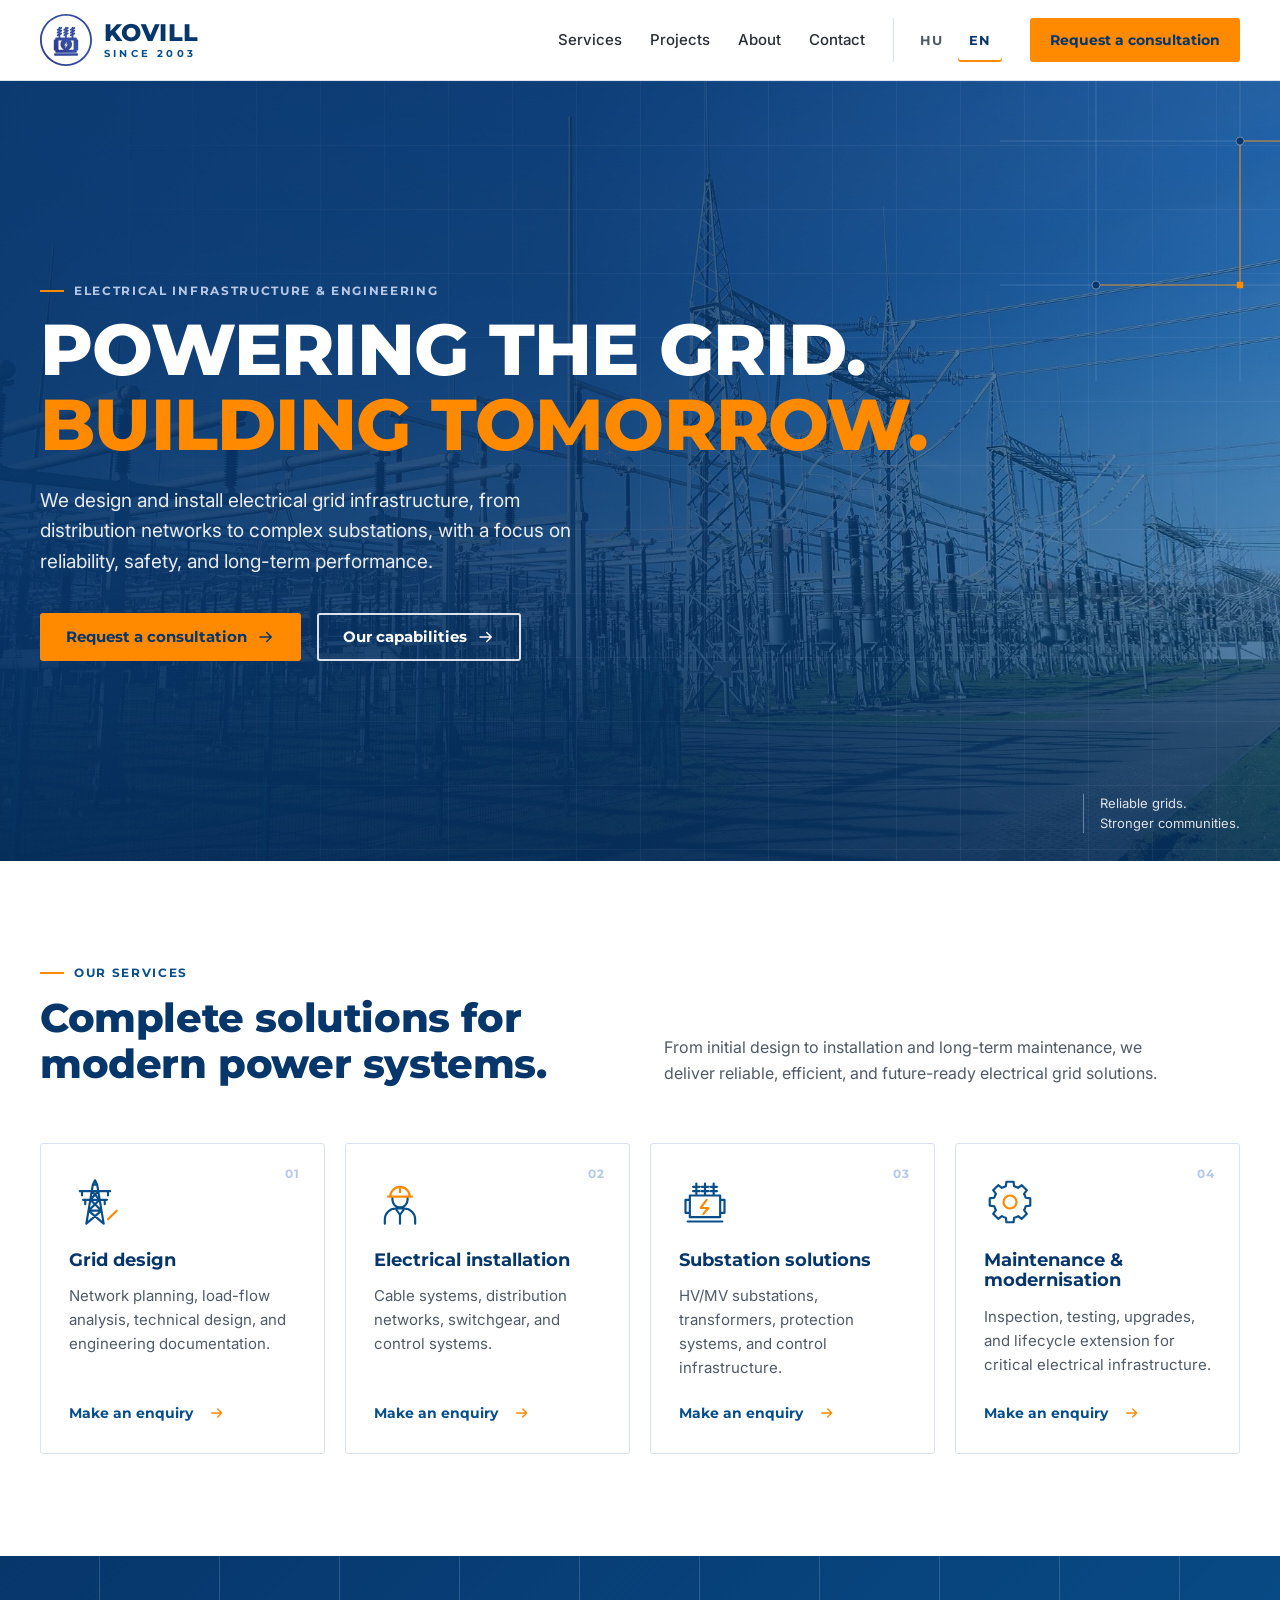
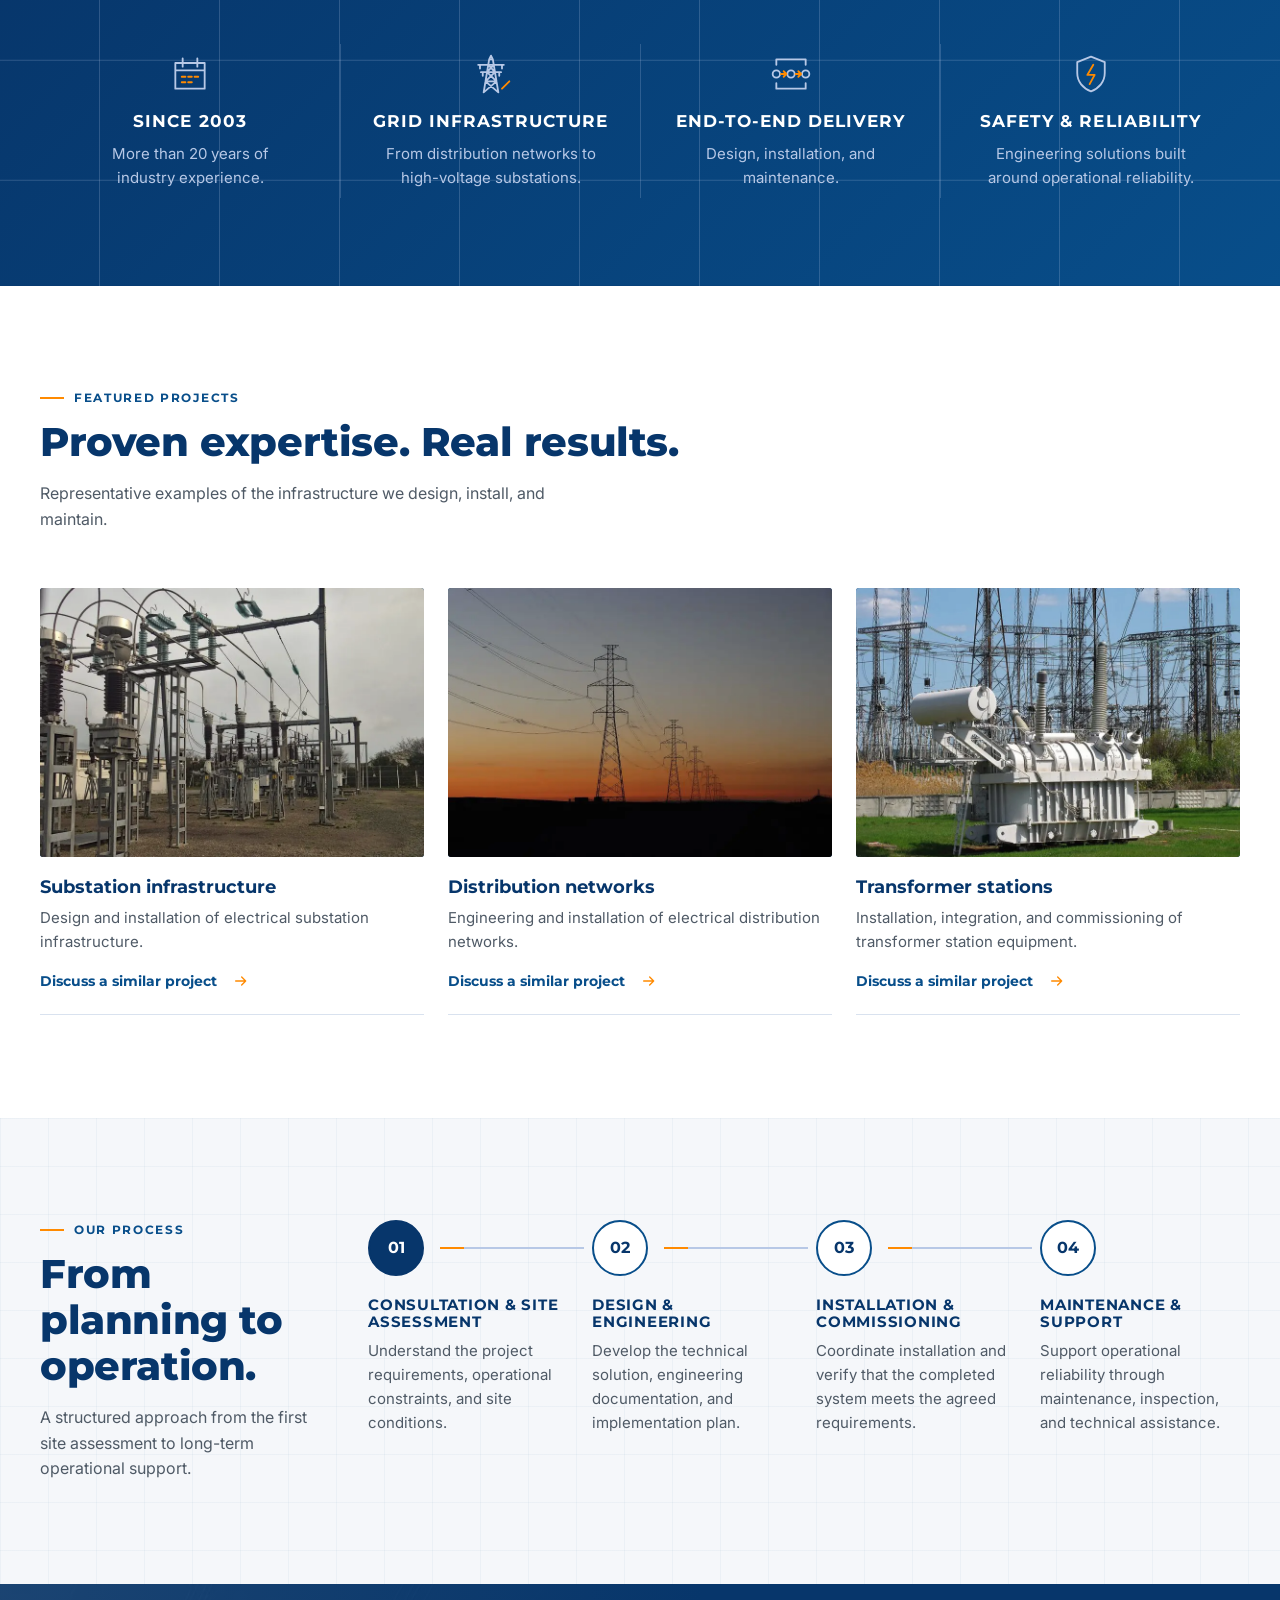
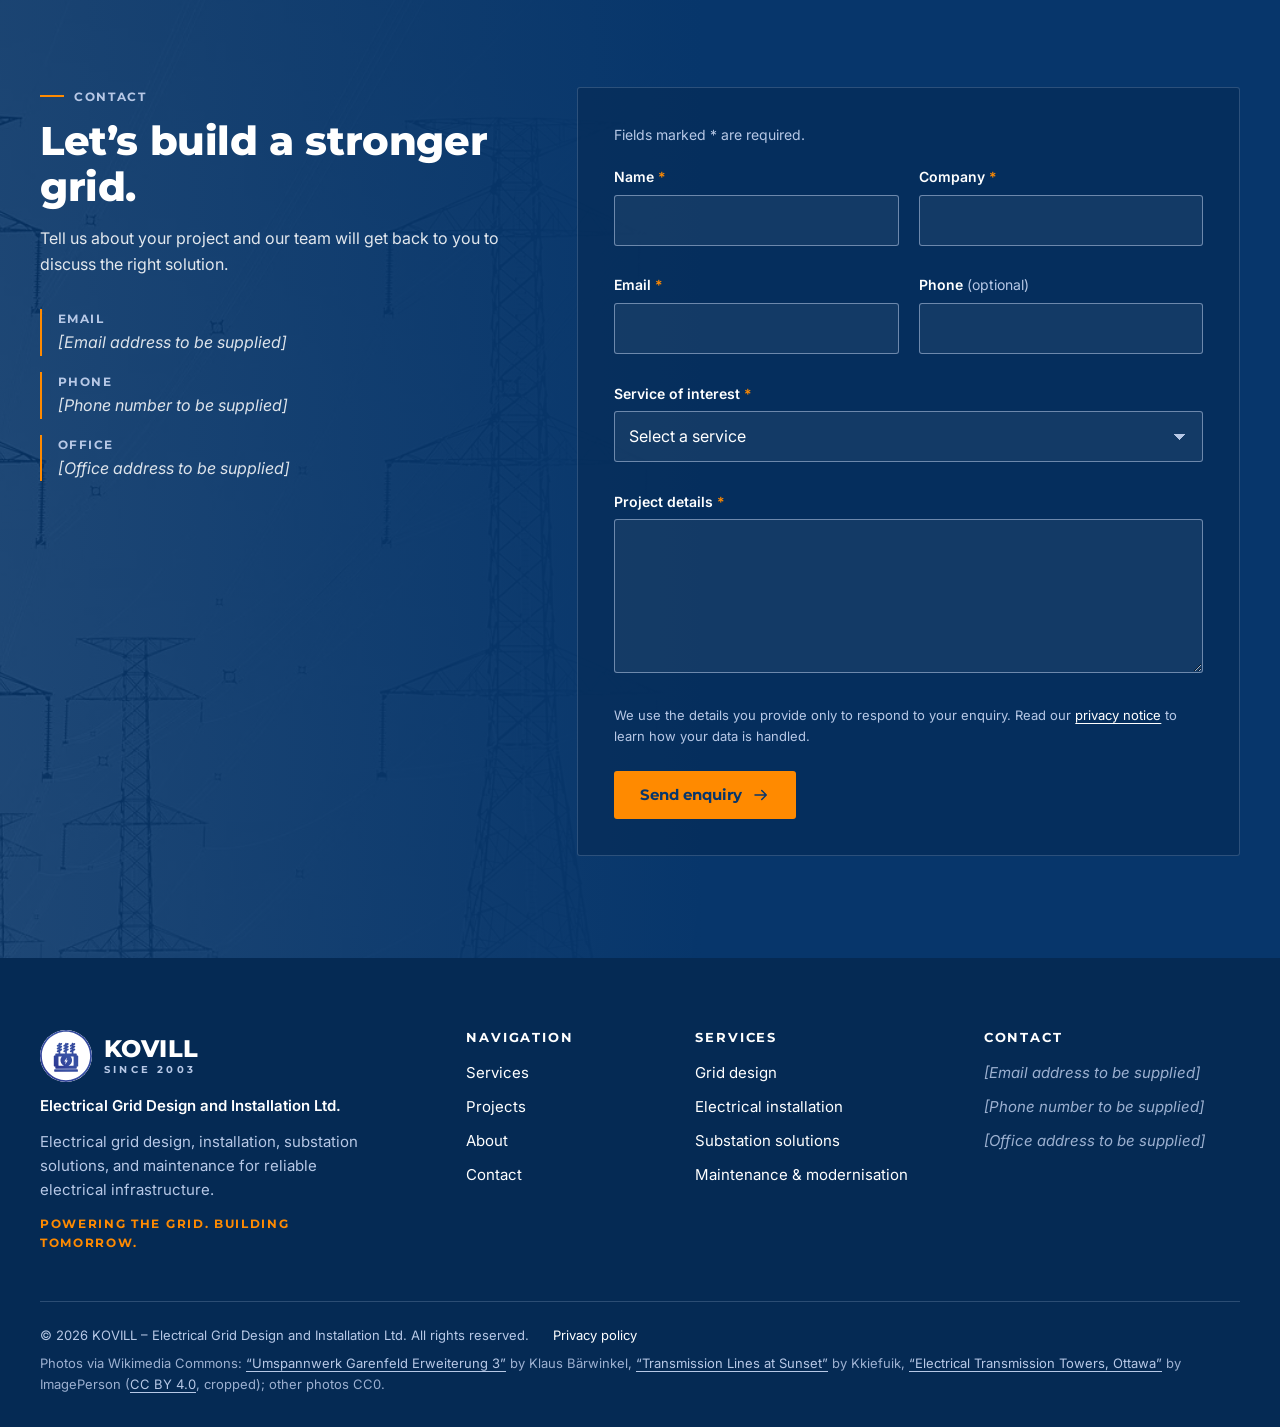
==== en/index.html @ 58ab4ef4 "Add Hungarian (default) and English versions with HU/EN switcher Hungarian becomes the root page (in" ====
<!doctype html>
<html lang="en">
<head>
  <meta charset="utf-8">
  <meta name="viewport" content="width=device-width, initial-scale=1">
  <title>KOVILL | Electrical Grid Design and Installation</title>
  <meta name="description" content="KOVILL provides electrical grid design, installation, substation solutions, and maintenance for reliable electrical infrastructure.">
  <meta name="theme-color" content="#07366B">

  <!-- TODO: once the production domain is known, make og:image absolute and add og:url, canonical and
       <link rel="alternate" hreflang="hu|en|x-default"> tags (hreflang requires absolute URLs). -->
  <meta property="og:type" content="website">
  <meta property="og:locale" content="en_GB">
  <meta property="og:locale:alternate" content="hu_HU">
  <meta property="og:site_name" content="KOVILL">
  <meta property="og:title" content="KOVILL | Electrical Grid Design and Installation">
  <meta property="og:description" content="Electrical grid design, installation, substation solutions, and maintenance for reliable electrical infrastructure.">
  <meta property="og:image" content="../assets/img/og-image.jpg">
  <meta name="twitter:card" content="summary_large_image">

  <link rel="icon" href="../assets/logo/kovill_mark.svg" type="image/svg+xml">
  <link rel="icon" href="../assets/logo/favicon-32.png" sizes="32x32" type="image/png">
  <link rel="apple-touch-icon" href="../assets/logo/apple-touch-icon.png">

  <link rel="preconnect" href="https://fonts.googleapis.com">
  <link rel="preconnect" href="https://fonts.gstatic.com" crossorigin>
  <link rel="stylesheet" href="https://fonts.googleapis.com/css2?family=Inter:wght@400;500;600&family=Montserrat:wght@600;700;800&display=swap">
  <link rel="preload" as="image" href="../assets/img/hero-substation-1920.webp" imagesrcset="../assets/img/hero-substation-960.webp 960w, ../assets/img/hero-substation-1920.webp 1920w" imagesizes="100vw" type="image/webp">
  <link rel="stylesheet" href="../css/styles.css">
  <script>document.documentElement.classList.add('js')</script>
  <script src="../js/main.js" defer></script>
</head>
<body id="top">
  <!-- Icon sprite: line icons, blue strokes with orange accents (.ic-accent) -->
  <svg class="sprite" aria-hidden="true" focusable="false">
    <symbol id="i-tower" viewBox="0 0 48 48">
      <path d="M22 8 24 4l2 4M16 44 22 8h4l6 36M10 14h28M13 22h22M18 32h12M12 14v4M36 14v4M15 22v4M33 22v4M21 14l7.3 8M27 14l-7.3 8M19.7 22 30 32M28.3 22 18 32M18 32l14 12M30 32 16 44"/>
      <path class="ic-accent" d="M36 40 44 32"/>
    </symbol>
    <symbol id="i-engineer" viewBox="0 0 48 48">
      <path d="M17 20v2a7 7 0 0 0 14 0v-2M10 44v-4a10 10 0 0 1 10-10h8a10 10 0 0 1 10 10v4M20 30l4 6 4-6M24 36v8"/>
      <path class="ic-accent" d="M15 19a9 9 0 0 1 18 0M13 19h22M24 10v5"/>
    </symbol>
    <symbol id="i-transformer" viewBox="0 0 48 48">
      <path d="M10 18h28v20H10zM6 22v12M6 22h4M6 34h4M42 22v12M38 22h4M38 34h4M8 42h32M16 18V7M24 18V7M32 18V7M13 10h6M13 14h6M21 10h6M21 14h6M29 10h6M29 14h6"/>
      <path class="ic-accent" d="M25.5 22 20 29.5h7L22.5 35"/>
    </symbol>
    <symbol id="i-gear" viewBox="0 0 48 48">
      <path d="M20.12 9.51 20.7 5.29h6.6l.58 4.22a15 15 0 0 1 3.62 1.5l3.4-2.57 4.66 4.66-2.57 3.4a15 15 0 0 1 1.5 3.62l4.22.58v6.6l-4.22.58a15 15 0 0 1-1.5 3.62l2.57 3.4-4.66 4.66-3.4-2.57a15 15 0 0 1-3.62 1.5l-.58 4.22h-6.6l-.58-4.22a15 15 0 0 1-3.62-1.5l-3.4 2.57-4.66-4.66 2.57-3.4a15 15 0 0 1-1.5-3.62l-4.22-.58v-6.6l4.22-.58a15 15 0 0 1 1.5-3.62L8.44 13.1l4.66-4.66 3.4 2.57a15 15 0 0 1 3.62-1.5Z"/>
      <circle class="ic-accent" cx="24" cy="24" r="6"/>
    </symbol>
    <symbol id="i-calendar" viewBox="0 0 48 48">
      <path d="M8 12h32v28H8zM8 20h32M16 7v9M32 7v9"/>
      <path class="ic-accent" d="M15 27h4M22 27h4M29 27h4M15 33h4M22 33h4"/>
    </symbol>
    <symbol id="i-flow" viewBox="0 0 48 48">
      <circle cx="8" cy="24" r="4"/><circle cx="24" cy="24" r="4"/><circle cx="40" cy="24" r="4"/>
      <path class="ic-accent" d="M13 24h6M16 21l3 3-3 3M29 24h6M32 21l3 3-3 3"/>
      <path d="M8 14V8h32v6M8 34v6h32v-6"/>
    </symbol>
    <symbol id="i-shield" viewBox="0 0 48 48">
      <path d="M24 5 39 11v12c0 9.5-6.3 16.8-15 20-8.7-3.2-15-10.5-15-20V11z"/>
      <path class="ic-accent" d="M26.5 14 20 25h8l-5.5 10"/>
    </symbol>
    <symbol id="i-arrow" viewBox="0 0 24 24">
      <path d="M4 12h15M13 6l6 6-6 6"/>
    </symbol>
  </svg>

  <a class="skip-link" href="#main">Skip to main content</a>

  <header class="site-header">
    <div class="container header-inner">
      <a class="brand" href="#top" aria-label="KOVILL, back to top">
        <img class="brand-mark" src="../assets/logo/kovill_mark.svg" alt="" width="48" height="48">
        <span class="brand-text" aria-hidden="true">
          <span class="brand-name">KOVILL</span>
          <span class="brand-since">Since 2003</span>
        </span>
      </a>

      <button class="nav-toggle" type="button" aria-expanded="false" aria-controls="site-nav">
        <span class="nav-toggle-bars" aria-hidden="true"></span>
        <span class="sr-only">Menu</span>
      </button>

      <nav class="site-nav" id="site-nav" aria-label="Main">
        <ul class="nav-list">
          <li><a href="#services">Services</a></li>
          <li><a href="#projects">Projects</a></li>
          <li><a href="#process">About</a></li>
          <li><a href="#contact">Contact</a></li>
        </ul>
        <ul class="lang-switch" role="list" aria-label="Language">
          <li><a href="../" hreflang="hu" lang="hu"><span aria-hidden="true">HU</span><span class="sr-only">Magyar</span></a></li>
          <li><a href="./" hreflang="en" lang="en" aria-current="page"><span aria-hidden="true">EN</span><span class="sr-only">English</span></a></li>
        </ul>
        <a class="btn btn-primary btn-sm" href="#contact">Request a consultation</a>
      </nav>
    </div>
  </header>

  <main id="main">
    <!-- HERO -->
    <section class="hero" aria-labelledby="hero-title">
      <picture class="hero-media">
        <source type="image/webp" srcset="../assets/img/hero-substation-960.webp 960w, ../assets/img/hero-substation-1920.webp 1920w" sizes="100vw">
        <img src="../assets/img/hero-substation-1920.jpg" srcset="../assets/img/hero-substation-960.jpg 960w, ../assets/img/hero-substation-1920.jpg 1920w" sizes="100vw"
             alt="" width="1920" height="1080" fetchpriority="high" decoding="async">
      </picture>
      <svg class="hero-schematic" viewBox="0 0 600 600" aria-hidden="true" focusable="false">
        <path d="M0 120h600M0 300h600M0 480h600M120 0v600M300 0v600M480 0v600"/>
        <path class="hl" d="M120 480h180v-180h180"/>
        <circle cx="300" cy="300" r="5"/><circle cx="480" cy="300" r="5"/><circle cx="120" cy="480" r="5"/>
        <rect class="hl-fill" x="296" y="476" width="8" height="8"/>
      </svg>
      <div class="container hero-inner">
        <p class="eyebrow eyebrow-light">Electrical infrastructure &amp; engineering</p>
        <h1 class="hero-title" id="hero-title">
          <span>Powering the grid.</span>
          <span class="accent">Building tomorrow.</span>
        </h1>
        <p class="hero-lead">We design and install electrical grid infrastructure, from distribution networks to complex substations, with a focus on reliability, safety, and long-term performance.</p>
        <div class="btn-row">
          <a class="btn btn-primary" href="#contact">Request a consultation <svg class="btn-icon" aria-hidden="true"><use href="#i-arrow"/></svg></a>
          <a class="btn btn-outline-light" href="#services">Our capabilities <svg class="btn-icon" aria-hidden="true"><use href="#i-arrow"/></svg></a>
        </div>
      </div>
      <p class="hero-note" aria-hidden="true">Reliable grids.<br>Stronger communities.</p>
    </section>

    <!-- SERVICES -->
    <section class="section" id="services" aria-labelledby="services-title">
      <div class="container">
        <div class="section-head section-head-split reveal">
          <div>
            <p class="eyebrow">Our services</p>
            <h2 class="section-title" id="services-title">Complete solutions for modern power systems.</h2>
          </div>
          <p class="section-intro">From initial design to installation and long-term maintenance, we deliver reliable, efficient, and future-ready electrical grid solutions.</p>
        </div>

        <ul class="card-grid" role="list">
          <li class="service-card reveal">
            <span class="card-index" aria-hidden="true">01</span>
            <svg class="icon icon-lg" aria-hidden="true"><use href="#i-tower"/></svg>
            <h3 class="card-title">Grid design</h3>
            <p>Network planning, load-flow analysis, technical design, and engineering documentation.</p>
            <a class="text-link" href="#contact" data-service="grid-design">Make an enquiry<span class="sr-only"> about grid design</span> <svg class="btn-icon" aria-hidden="true"><use href="#i-arrow"/></svg></a>
          </li>
          <li class="service-card reveal">
            <span class="card-index" aria-hidden="true">02</span>
            <svg class="icon icon-lg" aria-hidden="true"><use href="#i-engineer"/></svg>
            <h3 class="card-title">Electrical installation</h3>
            <p>Cable systems, distribution networks, switchgear, and control systems.</p>
            <a class="text-link" href="#contact" data-service="electrical-installation">Make an enquiry<span class="sr-only"> about electrical installation</span> <svg class="btn-icon" aria-hidden="true"><use href="#i-arrow"/></svg></a>
          </li>
          <li class="service-card reveal">
            <span class="card-index" aria-hidden="true">03</span>
            <svg class="icon icon-lg" aria-hidden="true"><use href="#i-transformer"/></svg>
            <h3 class="card-title">Substation solutions</h3>
            <p>HV/MV substations, transformers, protection systems, and control infrastructure.</p>
            <a class="text-link" href="#contact" data-service="substation-solutions">Make an enquiry<span class="sr-only"> about substation solutions</span> <svg class="btn-icon" aria-hidden="true"><use href="#i-arrow"/></svg></a>
          </li>
          <li class="service-card reveal">
            <span class="card-index" aria-hidden="true">04</span>
            <svg class="icon icon-lg" aria-hidden="true"><use href="#i-gear"/></svg>
            <h3 class="card-title">Maintenance &amp; modernisation</h3>
            <p>Inspection, testing, upgrades, and lifecycle extension for critical electrical infrastructure.</p>
            <a class="text-link" href="#contact" data-service="maintenance-modernisation">Make an enquiry<span class="sr-only"> about maintenance and modernisation</span> <svg class="btn-icon" aria-hidden="true"><use href="#i-arrow"/></svg></a>
          </li>
        </ul>
      </div>
    </section>

    <!-- STRENGTHS -->
    <section class="strengths" aria-labelledby="strengths-title">
      <h2 class="sr-only" id="strengths-title">Why KOVILL</h2>
      <div class="container">
        <ul class="strength-list" role="list">
          <li class="strength reveal">
            <svg class="icon icon-md" aria-hidden="true"><use href="#i-calendar"/></svg>
            <h3 class="strength-title">Since 2003</h3>
            <p>More than 20 years of industry experience.</p>
          </li>
          <li class="strength reveal">
            <svg class="icon icon-md" aria-hidden="true"><use href="#i-tower"/></svg>
            <h3 class="strength-title">Grid infrastructure</h3>
            <p>From distribution networks to high-voltage substations.</p>
          </li>
          <li class="strength reveal">
            <svg class="icon icon-md" aria-hidden="true"><use href="#i-flow"/></svg>
            <h3 class="strength-title">End-to-end delivery</h3>
            <p>Design, installation, and maintenance.</p>
          </li>
          <li class="strength reveal">
            <svg class="icon icon-md" aria-hidden="true"><use href="#i-shield"/></svg>
            <h3 class="strength-title">Safety &amp; reliability</h3>
            <p>Engineering solutions built around operational reliability.</p>
          </li>
        </ul>
      </div>
    </section>

    <!-- PROJECTS
         Illustrative project categories with licensed stock photography.
         Replace with real case studies and the company's own photographs when available. -->
    <section class="section" id="projects" aria-labelledby="projects-title">
      <div class="container">
        <div class="section-head reveal">
          <p class="eyebrow">Featured projects</p>
          <h2 class="section-title" id="projects-title">Proven expertise. Real results.</h2>
          <p class="section-intro">Representative examples of the infrastructure we design, install, and maintain.</p>
        </div>

        <ul class="project-grid" role="list">
          <li class="project-card reveal">
            <div class="project-media">
              <picture>
                <source type="image/webp" srcset="../assets/img/project-substation.webp">
                <img src="../assets/img/project-substation.jpg" alt="Switchgear and surge arresters on steel gantries at a high-voltage substation" width="800" height="560" loading="lazy" decoding="async">
              </picture>
            </div>
            <div class="project-body">
              <h3 class="card-title">Substation infrastructure</h3>
              <p>Design and installation of electrical substation infrastructure.</p>
              <a class="text-link stretched" href="#contact" data-service="substation-solutions">Discuss a similar project<span class="sr-only">: substation infrastructure</span> <svg class="btn-icon" aria-hidden="true"><use href="#i-arrow"/></svg></a>
            </div>
          </li>
          <li class="project-card reveal">
            <div class="project-media">
              <picture>
                <source type="image/webp" srcset="../assets/img/project-distribution.webp">
                <img src="../assets/img/project-distribution.jpg" alt="Lattice transmission towers and overhead lines silhouetted against a sunset" width="800" height="560" loading="lazy" decoding="async">
              </picture>
            </div>
            <div class="project-body">
              <h3 class="card-title">Distribution networks</h3>
              <p>Engineering and installation of electrical distribution networks.</p>
              <a class="text-link stretched" href="#contact" data-service="electrical-installation">Discuss a similar project<span class="sr-only">: distribution networks</span> <svg class="btn-icon" aria-hidden="true"><use href="#i-arrow"/></svg></a>
            </div>
          </li>
          <li class="project-card reveal">
            <div class="project-media">
              <picture>
                <source type="image/webp" srcset="../assets/img/project-transformer.webp">
                <img src="../assets/img/project-transformer.jpg" alt="Large high-voltage power transformer inside a substation" width="800" height="560" loading="lazy" decoding="async">
              </picture>
            </div>
            <div class="project-body">
              <h3 class="card-title">Transformer stations</h3>
              <p>Installation, integration, and commissioning of transformer station equipment.</p>
              <a class="text-link stretched" href="#contact" data-service="substation-solutions">Discuss a similar project<span class="sr-only">: transformer stations</span> <svg class="btn-icon" aria-hidden="true"><use href="#i-arrow"/></svg></a>
            </div>
          </li>
        </ul>
      </div>
    </section>

    <!-- PROCESS / ABOUT -->
    <section class="section section-light" id="process" aria-labelledby="process-title">
      <div class="container process-layout">
        <div class="section-head reveal">
          <p class="eyebrow">Our process</p>
          <h2 class="section-title" id="process-title">From planning to operation.</h2>
          <p class="section-intro">A structured approach from the first site assessment to long-term operational support.</p>
        </div>
        <ol class="steps" role="list">
          <li class="step reveal">
            <span class="step-num" aria-hidden="true">01</span>
            <div>
              <h3 class="step-title"><span class="sr-only">Step 1: </span>Consultation &amp; site assessment</h3>
              <p>Understand the project requirements, operational constraints, and site conditions.</p>
            </div>
          </li>
          <li class="step reveal">
            <span class="step-num" aria-hidden="true">02</span>
            <div>
              <h3 class="step-title"><span class="sr-only">Step 2: </span>Design &amp; engineering</h3>
              <p>Develop the technical solution, engineering documentation, and implementation plan.</p>
            </div>
          </li>
          <li class="step reveal">
            <span class="step-num" aria-hidden="true">03</span>
            <div>
              <h3 class="step-title"><span class="sr-only">Step 3: </span>Installation &amp; commissioning</h3>
              <p>Coordinate installation and verify that the completed system meets the agreed requirements.</p>
            </div>
          </li>
          <li class="step reveal">
            <span class="step-num" aria-hidden="true">04</span>
            <div>
              <h3 class="step-title"><span class="sr-only">Step 4: </span>Maintenance &amp; support</h3>
              <p>Support operational reliability through maintenance, inspection, and technical assistance.</p>
            </div>
          </li>
        </ol>
      </div>
    </section>

    <!-- CONTACT -->
    <section class="contact" id="contact" aria-labelledby="contact-title">
      <picture class="contact-media">
        <source type="image/webp" srcset="../assets/img/contact-towers.webp">
        <img src="../assets/img/contact-towers.jpg" alt="" width="1200" height="800" loading="lazy" decoding="async">
      </picture>
      <div class="container contact-layout">
        <div class="contact-intro reveal">
          <p class="eyebrow eyebrow-light">Contact</p>
          <h2 class="section-title" id="contact-title">Let’s build a stronger grid.</h2>
          <p class="contact-lead">Tell us about your project and our team will get back to you to discuss the right solution.</p>

          <!-- TODO: replace placeholders with the company's real contact details. -->
          <dl class="contact-details">
            <div><dt>Email</dt><dd><span class="placeholder">[Email address to be supplied]</span></dd></div>
            <div><dt>Phone</dt><dd><span class="placeholder">[Phone number to be supplied]</span></dd></div>
            <div><dt>Office</dt><dd><span class="placeholder">[Office address to be supplied]</span></dd></div>
          </dl>
        </div>

        <!-- Integration point: set data-endpoint to a POST URL that accepts multipart form data
             and returns a 2xx status on success (e.g. your own server script or a form service). -->
        <form class="enquiry-form reveal" id="enquiry-form" data-endpoint="" novalidate>
          <p class="form-note">Fields marked <span aria-hidden="true">*</span><span class="sr-only">with an asterisk</span> are required.</p>
          <div class="form-grid">
            <div class="field">
              <label for="f-name">Name <span class="req" aria-hidden="true">*</span></label>
              <input id="f-name" name="name" type="text" autocomplete="name" required maxlength="120" aria-describedby="f-name-error">
              <p class="field-error" id="f-name-error"></p>
            </div>
            <div class="field">
              <label for="f-company">Company <span class="req" aria-hidden="true">*</span></label>
              <input id="f-company" name="company" type="text" autocomplete="organization" required maxlength="160" aria-describedby="f-company-error">
              <p class="field-error" id="f-company-error"></p>
            </div>
            <div class="field">
              <label for="f-email">Email <span class="req" aria-hidden="true">*</span></label>
              <input id="f-email" name="email" type="email" autocomplete="email" required maxlength="254" pattern="[^@\s]+@[^@\s]+\.[^@\s]+" aria-describedby="f-email-error">
              <p class="field-error" id="f-email-error"></p>
            </div>
            <div class="field">
              <label for="f-phone">Phone <span class="optional">(optional)</span></label>
              <input id="f-phone" name="phone" type="tel" autocomplete="tel" maxlength="25" pattern="[0-9+\(\)\-.\s]{6,25}" aria-describedby="f-phone-error">
              <p class="field-error" id="f-phone-error"></p>
            </div>
            <div class="field field-full">
              <label for="f-service">Service of interest <span class="req" aria-hidden="true">*</span></label>
              <select id="f-service" name="service" required aria-describedby="f-service-error">
                <option value="">Select a service</option>
                <option value="grid-design">Grid design</option>
                <option value="electrical-installation">Electrical installation</option>
                <option value="substation-solutions">Substation solutions</option>
                <option value="maintenance-modernisation">Maintenance and modernisation</option>
                <option value="other">Other</option>
              </select>
              <p class="field-error" id="f-service-error"></p>
            </div>
            <div class="field field-full">
              <label for="f-message">Project details <span class="req" aria-hidden="true">*</span></label>
              <textarea id="f-message" name="message" rows="5" required minlength="20" maxlength="5000" aria-describedby="f-message-error"></textarea>
              <p class="field-error" id="f-message-error"></p>
            </div>
            <!-- Honeypot: hidden from people, often filled in by bots. -->
            <div class="hp" aria-hidden="true">
              <label for="f-website">Website</label>
              <input id="f-website" name="website" type="text" tabindex="-1" autocomplete="off">
            </div>
          </div>

          <p class="privacy-note">We use the details you provide only to respond to your enquiry. Read our <a href="privacy.html">privacy notice</a> to learn how your data is handled.</p>

          <div class="form-actions">
            <button class="btn btn-primary" type="submit">
              <span class="btn-label">Send enquiry</span>
              <svg class="btn-icon" aria-hidden="true"><use href="#i-arrow"/></svg>
            </button>
          </div>
          <div class="form-status" id="form-status" role="status" aria-live="polite"></div>
        </form>
      </div>
    </section>
  </main>

  <footer class="site-footer">
    <div class="container footer-grid">
      <div class="footer-brand">
        <a class="brand brand-footer" href="#top" aria-label="KOVILL, back to top">
          <img class="brand-mark" src="../assets/logo/kovill_mark.svg" alt="" width="48" height="48" loading="lazy">
          <span class="brand-text" aria-hidden="true">
            <span class="brand-name">KOVILL</span>
            <span class="brand-since">Since 2003</span>
          </span>
        </a>
        <p class="footer-company">Electrical Grid Design and Installation Ltd.</p>
        <p>Electrical grid design, installation, substation solutions, and maintenance for reliable electrical infrastructure.</p>
        <p class="footer-tagline">Powering the grid. Building tomorrow.</p>
      </div>

      <nav class="footer-col" aria-label="Footer">
        <h2 class="footer-heading">Navigation</h2>
        <ul role="list">
          <li><a href="#services">Services</a></li>
          <li><a href="#projects">Projects</a></li>
          <li><a href="#process">About</a></li>
          <li><a href="#contact">Contact</a></li>
        </ul>
      </nav>

      <div class="footer-col">
        <h2 class="footer-heading">Services</h2>
        <ul role="list">
          <li><a href="#services">Grid design</a></li>
          <li><a href="#services">Electrical installation</a></li>
          <li><a href="#services">Substation solutions</a></li>
          <li><a href="#services">Maintenance &amp; modernisation</a></li>
        </ul>
      </div>

      <div class="footer-col">
        <h2 class="footer-heading">Contact</h2>
        <ul role="list">
          <li><span class="placeholder">[Email address to be supplied]</span></li>
          <li><span class="placeholder">[Phone number to be supplied]</span></li>
          <li><span class="placeholder">[Office address to be supplied]</span></li>
        </ul>
      </div>
    </div>

    <div class="container footer-bottom">
      <p>© 2026 KOVILL – Electrical Grid Design and Installation Ltd. All rights reserved.</p>
      <p><a href="privacy.html">Privacy policy</a></p>
      <p class="credits">Photos via Wikimedia Commons: <a href="https://commons.wikimedia.org/wiki/File:Umspannwerk_Garenfeld_Erweiterung_3.jpg">“Umspannwerk Garenfeld Erweiterung 3”</a> by Klaus Bärwinkel,
        <a href="https://commons.wikimedia.org/wiki/File:Transmission_Lines_at_Sunset.jpg">“Transmission Lines at Sunset”</a> by Kkiefuik,
        <a href="https://commons.wikimedia.org/wiki/File:Electrical_Transmission_Towers,_Ottawa_TC001.jpg">“Electrical Transmission Towers, Ottawa”</a> by ImagePerson
        (<a href="https://creativecommons.org/licenses/by/4.0/">CC BY 4.0</a>, cropped); other photos CC0.</p>
    </div>
  </footer>
</body>
</html>
---- css/styles.css ----
/* ==========================================================================
   KOVILL – Electrical Grid Design and Installation Ltd.
   Mobile-first. Breakpoints: 600px, 960px, 1100px.
   ========================================================================== */

/* ---------- Tokens ---------- */
:root {
  --cobalt: #084e8a;
  --navy: #07366b;
  --navy-900: #052a54;
  --orange: #ff8a00;
  --orange-hover: #ffa333;
  --steel: #b7c8e6;
  --charcoal: #282f36;
  --white: #fff;
  --bg-light: #f5f7fa;

  --text: var(--charcoal);
  --text-muted: #4f5a66;
  --border: #d9e2ef;
  --line-dark: rgb(183 200 230 / 0.22);
  --error-light: #ffb3a7;
  --error-dark: #b3261e;

  --font-head: "Montserrat", "Segoe UI", Arial, sans-serif;
  --font-body: "Inter", system-ui, -apple-system, "Segoe UI", Roboto, Arial, sans-serif;

  --container: 1200px;
  --gutter: clamp(16px, 4vw, 40px);
  --section-y: clamp(64px, 8vw, 112px);
  --header-h: 68px;
  --radius: 3px;
  --shadow: 0 10px 30px -12px rgb(7 54 107 / 0.25);
  --ease: cubic-bezier(.2, .7, .2, 1);
  --focus: 0 0 0 3px var(--white), 0 0 0 5px var(--orange);
  --icon-accent: var(--orange);
}

@media (min-width: 960px) {
  :root { --header-h: 80px; }
}

/* ---------- Base ---------- */
*, *::before, *::after { box-sizing: border-box; }

html {
  scroll-behavior: smooth;
  scroll-padding-top: var(--header-h);
  -webkit-text-size-adjust: 100%;
}

body {
  margin: 0;
  font-family: var(--font-body);
  font-size: 1rem;
  line-height: 1.6;
  color: var(--text);
  background: var(--white);
  -webkit-font-smoothing: antialiased;
}

img, picture, svg { display: block; max-width: 100%; }
img { height: auto; }

h1, h2, h3 {
  margin: 0;
  font-family: var(--font-head);
  font-weight: 700;
  line-height: 1.15;
  color: var(--navy);
  /* Long Hungarian compounds must never overflow narrow screens; use &shy; for nicer breaks. */
  overflow-wrap: break-word;
}

p { margin: 0; }
ul[role="list"], ol[role="list"] { list-style: none; margin: 0; padding: 0; }

a { color: var(--cobalt); text-underline-offset: 3px; }
a:hover { color: var(--navy); }

:focus-visible { outline: none; box-shadow: var(--focus); border-radius: var(--radius); }

.sr-only {
  position: absolute; width: 1px; height: 1px; padding: 0; margin: -1px;
  overflow: hidden; clip: rect(0 0 0 0); white-space: nowrap; border: 0;
}

.sprite { position: absolute; width: 0; height: 0; overflow: hidden; }

.skip-link {
  position: absolute; left: 16px; top: -100px; z-index: 100;
  padding: 10px 16px; background: var(--navy); color: var(--white);
  font-weight: 600; text-decoration: none;
}
.skip-link:focus { top: 12px; color: var(--white); }

.container {
  width: 100%;
  max-width: calc(var(--container) + 2 * var(--gutter));
  margin-inline: auto;
  padding-inline: var(--gutter);
}

/* ---------- Icons ---------- */
.icon, .btn-icon {
  fill: none;
  stroke: currentColor;
  stroke-width: 2;
  stroke-linecap: round;
  stroke-linejoin: round;
  flex: none;
}
.ic-accent { stroke: var(--icon-accent); }
.icon-lg { width: 52px; height: 52px; color: var(--cobalt); }
.icon-md { width: 44px; height: 44px; color: var(--white); }
.btn-icon { width: 18px; height: 18px; transition: transform .2s var(--ease); }

/* ---------- Typography helpers ---------- */
.eyebrow {
  margin-bottom: 12px;
  font-family: var(--font-head);
  font-size: 0.75rem;
  font-weight: 700;
  letter-spacing: 0.14em;
  text-transform: uppercase;
  color: var(--cobalt);
  display: flex;
  align-items: center;
  gap: 10px;
}
.eyebrow::before {
  content: "";
  width: 24px; height: 2px;
  background: var(--orange);
}
.eyebrow-light { color: var(--steel); }

.section-title {
  font-size: clamp(1.75rem, 1.2rem + 2vw, 2.5rem);
  font-weight: 800;
  letter-spacing: -0.01em;
  max-width: 24ch;
}

.section-intro { color: var(--text-muted); max-width: 52ch; }

/* ---------- Buttons ---------- */
.btn {
  display: inline-flex;
  align-items: center;
  justify-content: center;
  gap: 10px;
  min-height: 48px;
  padding: 12px 24px;
  border: 2px solid transparent;
  border-radius: var(--radius);
  font-family: var(--font-head);
  font-size: 0.9375rem;
  font-weight: 700;
  line-height: 1.2;
  text-decoration: none;
  cursor: pointer;
  transition: background-color .2s, color .2s, border-color .2s;
}
.btn:hover .btn-icon, .text-link:hover .btn-icon { transform: translateX(4px); }

/* Navy text on orange: white on #FF8A00 fails WCAG contrast (≈2.2:1); navy passes (≈5.5:1). */
.btn-primary { background: var(--orange); color: var(--navy); }
.btn-primary:hover { background: var(--orange-hover); color: var(--navy); }

.btn-outline-light { border-color: rgb(255 255 255 / 0.85); color: var(--white); }
.btn-outline-light:hover { background: var(--white); color: var(--navy); }

.btn-sm { min-height: 44px; padding: 10px 18px; font-size: 0.875rem; }

.btn[disabled] { cursor: progress; opacity: .75; }

.btn-row { display: flex; flex-wrap: wrap; gap: 12px 16px; }

.text-link {
  display: inline-flex;
  align-items: center;
  gap: 8px;
  font-family: var(--font-head);
  font-size: 0.875rem;
  font-weight: 700;
  color: var(--cobalt);
  text-decoration: none;
}
.text-link:hover { color: var(--navy); }
.text-link .btn-icon { color: var(--orange); width: 16px; height: 16px; }

/* ---------- Header ---------- */
.site-header {
  position: sticky;
  top: 0;
  z-index: 50;
  background: var(--white);
  border-bottom: 1px solid var(--border);
  transition: box-shadow .2s;
}
.site-header.is-scrolled { box-shadow: 0 6px 20px -10px rgb(7 54 107 / 0.3); }

.header-inner {
  display: flex;
  align-items: center;
  justify-content: space-between;
  gap: 24px;
  min-height: var(--header-h);
}

.brand {
  display: inline-flex;
  align-items: center;
  gap: 12px;
  text-decoration: none;
  color: var(--navy);
}
.brand-mark { width: 44px; height: 44px; }
.brand-text { display: flex; flex-direction: column; line-height: 1; }
.brand-name {
  font-family: var(--font-head);
  font-weight: 800;
  font-size: 1.5rem;
  letter-spacing: 0.02em;
  color: var(--navy);
}
.brand-since {
  margin-top: 4px;
  font-family: var(--font-head);
  font-size: 0.625rem;
  font-weight: 700;
  letter-spacing: 0.32em;
  text-transform: uppercase;
  color: var(--cobalt);
}
@media (min-width: 960px) {
  .brand-mark { width: 52px; height: 52px; }
}

/* Mobile menu toggle */
.nav-toggle {
  display: inline-flex;
  align-items: center;
  justify-content: center;
  width: 48px; height: 48px;
  margin-right: -8px;
  padding: 0;
  border: 0;
  background: none;
  color: var(--navy);
  cursor: pointer;
}
.nav-toggle-bars,
.nav-toggle-bars::before,
.nav-toggle-bars::after {
  display: block;
  width: 24px; height: 2px;
  background: currentColor;
  transition: transform .2s var(--ease), opacity .2s;
}
.nav-toggle-bars { position: relative; }
.nav-toggle-bars::before, .nav-toggle-bars::after { content: ""; position: absolute; left: 0; }
.nav-toggle-bars::before { top: -7px; }
.nav-toggle-bars::after { top: 7px; }
.nav-toggle[aria-expanded="true"] .nav-toggle-bars { background: transparent; }
.nav-toggle[aria-expanded="true"] .nav-toggle-bars::before { transform: translateY(7px) rotate(45deg); }
.nav-toggle[aria-expanded="true"] .nav-toggle-bars::after { transform: translateY(-7px) rotate(-45deg); }

/* Without JS the toggle is useless, so it is hidden and the nav simply wraps. */
html:not(.js) .nav-toggle { display: none; }
html:not(.js) .header-inner { flex-wrap: wrap; padding-block: 8px; }

.nav-list a {
  display: block;
  font-weight: 500;
  color: var(--charcoal);
  text-decoration: none;
}
.nav-list a:hover { color: var(--cobalt); }

/* Language switcher (HU / EN) */
.lang-switch { display: flex; gap: 4px; list-style: none; margin: 0; padding: 0; }
.lang-switch a {
  display: grid;
  place-items: center;
  min-width: 44px;
  min-height: 44px;
  padding-inline: 8px;
  font-family: var(--font-head);
  font-size: 0.8125rem;
  font-weight: 700;
  letter-spacing: 0.08em;
  color: var(--text-muted);
  text-decoration: none;
  border-radius: var(--radius);
}
.lang-switch a:hover { color: var(--cobalt); background: var(--bg-light); }
.lang-switch a[aria-current] { color: var(--navy); box-shadow: inset 0 -2px 0 var(--orange); }

.header-actions { display: flex; align-items: center; gap: 16px; }
/* On phones the logo already links home; keep the privacy-page header on one row. */
@media (max-width: 599.98px) { .header-actions .text-link { display: none; } }

@media (max-width: 959.98px) {
  .js .site-nav {
    position: absolute;
    top: 100%;
    left: 0; right: 0;
    display: none;
    padding: 8px var(--gutter) 24px;
    background: var(--white);
    border-bottom: 1px solid var(--border);
    box-shadow: 0 16px 24px -16px rgb(7 54 107 / 0.35);
    max-height: calc(100vh - var(--header-h));
    overflow-y: auto;
  }
  .js .site-nav.is-open { display: block; }
  .nav-list { list-style: none; margin: 0 0 16px; padding: 0; }
  .nav-list a {
    padding: 14px 0;
    border-bottom: 1px solid var(--border);
    font-size: 1.0625rem;
  }
  .site-nav .lang-switch { margin-bottom: 16px; }
  .site-nav .btn { width: 100%; }
  html:not(.js) .nav-list { display: flex; flex-wrap: wrap; gap: 0 20px; margin-bottom: 8px; }
  html:not(.js) .nav-list a { border: 0; padding: 8px 0; }
}

@media (min-width: 960px) {
  .nav-toggle { display: none; }
  .site-nav { display: flex; align-items: center; gap: clamp(16px, 2.2vw, 36px); }
  .nav-list { display: flex; gap: clamp(18px, 2.2vw, 32px); list-style: none; margin: 0; padding: 0; }
  .site-nav .lang-switch { padding-left: clamp(8px, 1.2vw, 16px); border-left: 1px solid var(--border); }
  .nav-list a {
    position: relative;
    padding: 8px 0;
    font-size: 0.9375rem;
  }
  .nav-list a::after {
    content: "";
    position: absolute;
    left: 0; right: 0; bottom: 0;
    height: 2px;
    background: var(--orange);
    transform: scaleX(0);
    transform-origin: left;
    transition: transform .2s var(--ease);
  }
  .nav-list a:hover::after { transform: scaleX(1); }
}

/* ---------- Hero ---------- */
.hero {
  position: relative;
  isolation: isolate;
  display: flex;
  align-items: center;
  min-height: clamp(560px, calc(100svh - var(--header-h)), 780px);
  padding-block: clamp(64px, 10vw, 120px);
  overflow: hidden;
  color: var(--white);
  background: var(--navy);
}
.hero-media, .hero-media img {
  position: absolute;
  inset: 0;
  width: 100%;
  height: 100%;
}
.hero-media { z-index: -2; }
.hero-media img { object-fit: cover; object-position: 60% center; filter: saturate(.75) contrast(1.05); }

/* Navy overlay: strongest behind the text (left), letting the substation show through on the right. */
.hero::before {
  content: "";
  position: absolute;
  inset: 0;
  z-index: -1;
  background:
    linear-gradient(0deg, rgb(5 42 84 / 0.6), transparent 40%),
    linear-gradient(90deg, rgb(7 54 107 / 0.94) 0%, rgb(7 54 107 / 0.86) 45%, rgb(8 78 138 / 0.62) 100%);
}
/* Fine engineering grid */
.hero::after {
  content: "";
  position: absolute;
  inset: 0;
  z-index: -1;
  background-image:
    linear-gradient(rgb(183 200 230 / 0.08) 1px, transparent 1px),
    linear-gradient(90deg, rgb(183 200 230 / 0.08) 1px, transparent 1px);
  background-size: 64px 64px;
  -webkit-mask-image: linear-gradient(90deg, transparent, #000 60%);
          mask-image: linear-gradient(90deg, transparent, #000 60%);
}

.hero-schematic {
  display: none;
  position: absolute;
  right: -200px;
  top: -180px;
  width: min(480px, 40vw);
  z-index: -1;
  fill: none;
  stroke: rgb(183 200 230 / 0.25);
  stroke-width: 1;
}
@media (min-width: 1100px) { .hero-schematic { display: block; } }
.hero-schematic circle { fill: var(--navy); stroke: rgb(183 200 230 / 0.6); }
.hero-schematic .hl { stroke: var(--orange); stroke-width: 1.5; opacity: .8; }
.hero-schematic .hl-fill { fill: var(--orange); stroke: none; }

.hero-inner { position: relative; }
.hero-title {
  font-size: clamp(2.125rem, 0.9rem + 4.6vw, 4.5rem);
  font-weight: 800;
  line-height: 1.04;
  letter-spacing: -0.01em;
  text-transform: uppercase;
  color: var(--white);
}
.hero-title span { display: block; }
.hero-title .accent { color: var(--orange); }

.hero-lead {
  max-width: 34rem;
  margin-block: 24px 36px;
  font-size: clamp(1rem, 0.95rem + 0.3vw, 1.1875rem);
  color: rgb(255 255 255 / 0.9);
}

.hero-note {
  position: absolute;
  right: var(--gutter);
  bottom: 28px;
  display: none;
  padding-left: 16px;
  border-left: 1px solid rgb(183 200 230 / 0.5);
  font-size: 0.8125rem;
  line-height: 1.5;
  color: rgb(255 255 255 / 0.85);
}
@media (min-width: 960px) {
  .hero-note { display: block; }
}
@media (max-width: 599.98px) {
  .hero::before { background: linear-gradient(180deg, rgb(7 54 107 / 0.86), rgb(5 42 84 / 0.94)); }
  .hero .btn { width: 100%; }
}

/* ---------- Sections ---------- */
.section { padding-block: var(--section-y); }
.section-light {
  background-color: var(--bg-light);
  background-image:
    linear-gradient(rgb(8 78 138 / 0.04) 1px, transparent 1px),
    linear-gradient(90deg, rgb(8 78 138 / 0.04) 1px, transparent 1px);
  background-size: 48px 48px;
}

.section-head { margin-bottom: clamp(40px, 5vw, 56px); }
.section-head .section-intro { margin-top: 16px; }

@media (min-width: 960px) {
  .section-head-split {
    display: grid;
    grid-template-columns: 1fr 1fr;
    gap: 48px;
    align-items: end;
  }
  .section-head-split .section-intro { margin-top: 0; }
}

/* ---------- Service cards ---------- */
.card-grid {
  display: grid;
  gap: 20px;
}
@media (min-width: 600px) { .card-grid { grid-template-columns: repeat(2, 1fr); } }
@media (min-width: 1100px) { .card-grid { grid-template-columns: repeat(4, 1fr); } }

.service-card {
  position: relative;
  display: flex;
  flex-direction: column;
  gap: 14px;
  padding: 32px 28px 28px;
  background: var(--white);
  border: 1px solid var(--border);
  border-radius: var(--radius);
  transition: border-color .2s, box-shadow .2s, transform .2s var(--ease);
}
.service-card::before {
  content: "";
  position: absolute;
  left: -1px; right: -1px; top: -1px;
  height: 3px;
  background: var(--orange);
  transform: scaleX(0);
  transform-origin: left;
  transition: transform .25s var(--ease);
}
.service-card:hover { border-color: var(--steel); box-shadow: var(--shadow); transform: translateY(-3px); }
.service-card:hover::before, .service-card:focus-within::before { transform: scaleX(1); }
.service-card .icon-lg { margin-bottom: 8px; }
.service-card p { font-size: 0.9375rem; color: var(--text-muted); }
.service-card .text-link { margin-top: auto; padding-top: 8px; align-self: flex-start; }

.card-index {
  position: absolute;
  top: 20px; right: 24px;
  font-family: var(--font-head);
  font-size: 0.75rem;
  font-weight: 700;
  letter-spacing: 0.1em;
  color: var(--steel);
}
.card-title { font-size: 1.125rem; }

/* ---------- Strengths band ---------- */
.strengths {
  position: relative;
  padding-block: clamp(56px, 7vw, 88px);
  color: var(--white);
  background-color: var(--navy);
  background-image:
    linear-gradient(90deg, transparent calc(100% - 1px), var(--line-dark) 0),
    linear-gradient(transparent calc(100% - 1px), var(--line-dark) 0),
    linear-gradient(135deg, var(--navy) 0%, var(--cobalt) 100%);
  background-size: 120px 120px, 120px 120px, auto;
  background-position: center;
  overflow: hidden;
}
.strength-list {
  position: relative;
  z-index: 1;
  display: grid;
}
.strength {
  display: grid;
  justify-items: center;
  gap: 10px;
  padding: 28px 16px;
  text-align: center;
  border-top: 1px solid var(--line-dark);
}
.strength:first-child { border-top: 0; }
.strength .icon-md { --icon-accent: var(--orange); color: var(--steel); }
.strength-title {
  margin-top: 6px;
  font-size: 1.0625rem;
  font-weight: 700;
  letter-spacing: 0.06em;
  text-transform: uppercase;
  color: var(--white);
}
.strength p { max-width: 24ch; font-size: 0.9375rem; color: var(--steel); }

@media (min-width: 600px) {
  .strength-list { grid-template-columns: repeat(2, 1fr); }
  .strength { border-top: 0; }
  .strength:nth-child(even) { border-left: 1px solid var(--line-dark); }
  .strength:nth-child(n+3) { border-top: 1px solid var(--line-dark); }
}
@media (min-width: 1100px) {
  .strength-list { grid-template-columns: repeat(4, 1fr); }
  .strength { padding-block: 8px; }
  .strength:nth-child(n+3) { border-top: 0; }
  .strength + .strength { border-left: 1px solid var(--line-dark); }
}

/* ---------- Projects ---------- */
.project-grid { display: grid; gap: 32px 24px; }
@media (min-width: 900px) { .project-grid { grid-template-columns: repeat(3, 1fr); } }

.project-card {
  position: relative;
  display: flex;
  flex-direction: column;
  border-bottom: 1px solid var(--border);
}
.project-media {
  aspect-ratio: 10 / 7;
  overflow: hidden;
  border-radius: var(--radius);
  background: var(--navy);
}
.project-media img {
  width: 100%;
  height: 100%;
  object-fit: cover;
  filter: saturate(.85);
  transition: transform .5s var(--ease);
}
.project-card:hover .project-media img { transform: scale(1.04); }
.project-body {
  display: flex;
  flex-direction: column;
  gap: 8px;
  flex: 1;
  padding-block: 20px 22px;
}
.project-body p { font-size: 0.9375rem; color: var(--text-muted); }
.project-body .text-link { margin-top: auto; padding-top: 8px; }
/* Tablet: image beside text instead of three narrow columns */
@media (min-width: 600px) and (max-width: 899.98px) {
  .project-card {
    display: grid;
    grid-template-columns: minmax(0, 2fr) minmax(0, 3fr);
    gap: 24px;
    align-items: center;
    padding-bottom: 24px;
  }
  .project-body { padding-block: 0; }
}
.project-card:hover .card-title { color: var(--cobalt); }
.project-card:hover .btn-icon { transform: translateX(4px); }

/* Whole card is clickable via the link's pseudo-element. */
.stretched::after { content: ""; position: absolute; inset: 0; }
.stretched:focus-visible { box-shadow: none; }
.stretched:focus-visible::after { box-shadow: var(--focus); border-radius: var(--radius); }

/* ---------- Process ---------- */
.process-layout { display: grid; gap: 8px; }
@media (min-width: 1100px) {
  .process-layout { grid-template-columns: 280px 1fr; gap: 48px; align-items: start; }
  .process-layout .section-head { margin-bottom: 0; }
}

.steps { display: grid; counter-reset: step; }
.step {
  position: relative;
  display: grid;
  grid-template-columns: 56px 1fr;
  align-content: start;
  gap: 20px;
  padding-bottom: 32px;
}
.step:last-child { padding-bottom: 0; }
/* vertical connector (mobile) */
.step:not(:last-child)::before {
  content: "";
  position: absolute;
  left: 27px;
  top: 64px;
  bottom: 8px;
  width: 2px;
  background: linear-gradient(var(--orange) 0 20px, var(--steel) 20px);
}
.step-num {
  display: grid;
  place-items: center;
  width: 56px; height: 56px;
  border: 2px solid var(--cobalt);
  border-radius: 50%;
  background: var(--white);
  font-family: var(--font-head);
  font-weight: 700;
  color: var(--navy);
}
.step:first-child .step-num { background: var(--navy); border-color: var(--navy); color: var(--white); }
.step-title {
  margin: 4px 0 8px;
  font-size: 0.9375rem;
  font-weight: 700;
  letter-spacing: 0.05em;
  text-transform: uppercase;
}
.step p { font-size: 0.9375rem; color: var(--text-muted); }

@media (min-width: 900px) {
  .steps { grid-template-columns: repeat(4, 1fr); gap: 24px; }
  .step { grid-template-columns: 1fr; gap: 16px; padding-bottom: 0; }
  /* horizontal connector (desktop) */
  .step:not(:last-child)::before {
    left: 72px; right: -16px;
    top: 27px; bottom: auto;
    width: auto; height: 2px;
    background: linear-gradient(90deg, var(--orange) 0 24px, var(--steel) 24px);
  }
}

/* ---------- Contact ---------- */
.contact {
  position: relative;
  isolation: isolate;
  padding-block: var(--section-y);
  overflow: hidden;
  color: var(--white);
  background: var(--navy);
}
.contact-media {
  position: absolute;
  inset: 0 auto 0 0;
  width: 55%;
  z-index: -2;
}
.contact-media img {
  width: 100%; height: 100%;
  object-fit: cover;
  opacity: .28;
  filter: grayscale(1) contrast(1.1);
  mix-blend-mode: luminosity;
}
.contact::before {
  content: "";
  position: absolute;
  inset: 0;
  z-index: -1;
  background: linear-gradient(90deg, rgb(7 54 107 / 0.55) 0%, var(--navy) 55%);
}
.contact .section-title { color: var(--white); }

.contact-layout { display: grid; gap: 48px; }
@media (min-width: 960px) {
  .contact-layout { grid-template-columns: 5fr 7fr; gap: 64px; align-items: start; }
}
.contact-lead { margin-top: 16px; max-width: 34rem; color: rgb(255 255 255 / 0.88); }

.contact-details { margin: 32px 0 0; display: grid; gap: 16px; }
.contact-details div { padding-left: 16px; border-left: 2px solid var(--orange); }
.contact-details dt {
  font-family: var(--font-head);
  font-size: 0.75rem;
  font-weight: 700;
  letter-spacing: 0.12em;
  text-transform: uppercase;
  color: var(--steel);
}
.contact-details dd { margin: 2px 0 0; }

.placeholder { font-style: italic; opacity: .85; }

/* Form */
.enquiry-form {
  padding: clamp(20px, 4vw, 36px);
  background: rgb(5 42 84 / 0.6);
  border: 1px solid var(--line-dark);
  border-radius: var(--radius);
}
.form-note { margin-bottom: 20px; font-size: 0.875rem; color: var(--steel); }
.form-grid { position: relative; display: grid; gap: 4px 20px; }
@media (min-width: 600px) {
  .form-grid { grid-template-columns: 1fr 1fr; }
  .field-full { grid-column: 1 / -1; }
}
.field { display: flex; flex-direction: column; gap: 6px; }
.field label { font-size: 0.875rem; font-weight: 600; }
.req { color: var(--orange); }
.optional { font-weight: 400; color: var(--steel); }

.field input, .field select, .field textarea {
  width: 100%;
  min-height: 48px;
  padding: 12px 14px;
  font: inherit;
  color: var(--white);
  background: rgb(255 255 255 / 0.06);
  border: 1px solid rgb(183 200 230 / 0.55);
  border-radius: var(--radius);
  transition: border-color .2s, background-color .2s;
}
.field textarea { resize: vertical; min-height: 140px; }
.field select {
  appearance: none;
  padding-right: 44px;
  background-image: linear-gradient(45deg, transparent 50%, var(--steel) 50%), linear-gradient(135deg, var(--steel) 50%, transparent 50%);
  background-position: calc(100% - 22px) 50%, calc(100% - 16px) 50%;
  background-size: 6px 6px;
  background-repeat: no-repeat;
}
.field select option { color: var(--charcoal); background: var(--white); }
.field input:hover, .field select:hover, .field textarea:hover { border-color: var(--steel); }
.field input:focus-visible, .field select:focus-visible, .field textarea:focus-visible {
  border-color: var(--orange);
  background-color: rgb(255 255 255 / 0.1);
  box-shadow: 0 0 0 1px var(--orange);
}
.field [aria-invalid="true"] { border-color: var(--error-light); box-shadow: 0 0 0 1px var(--error-light); }

.field-error { min-height: 1.4em; font-size: 0.8125rem; color: var(--error-light); }
.field-error:not(:empty)::before { content: "! "; font-weight: 700; }

.hp { position: absolute; left: -10000px; width: 1px; height: 1px; overflow: hidden; }

.privacy-note { margin-top: 8px; font-size: 0.8125rem; color: var(--steel); }
.privacy-note a, .contact a { color: var(--white); }
.privacy-note a:hover { color: var(--orange); }

.form-actions { margin-top: 24px; }
@media (max-width: 599.98px) { .form-actions .btn { width: 100%; } }

.form-status:empty { display: none; }
.form-status {
  margin-top: 20px;
  padding: 14px 16px;
  border-left: 3px solid var(--steel);
  background: rgb(255 255 255 / 0.08);
  font-size: 0.9375rem;
}
.form-status[data-state="success"] { border-color: #6fd39b; }
.form-status[data-state="error"] { border-color: var(--error-light); }
.form-status[data-state="info"] { border-color: var(--orange); }

/* ---------- Footer ---------- */
.site-footer {
  padding-top: clamp(48px, 6vw, 72px);
  color: var(--steel);
  background: var(--navy-900);
  font-size: 0.9375rem;
}
.site-footer a { color: var(--white); text-decoration: none; }
.site-footer a:hover { color: var(--orange); text-decoration: underline; }

.footer-grid { display: grid; gap: 40px 32px; padding-bottom: 48px; }
@media (min-width: 600px) { .footer-grid { grid-template-columns: repeat(2, 1fr); } }
@media (min-width: 960px) { .footer-grid { grid-template-columns: 2fr 1fr 1.3fr 1.3fr; } }

.footer-brand { display: grid; gap: 12px; align-content: start; }
.brand-footer .brand-mark { background: var(--white); border-radius: 50%; }
.brand-footer .brand-name { color: var(--white); }
.brand-footer .brand-since { color: var(--steel); }
.brand-footer:hover { text-decoration: none; }
.footer-company { color: var(--white); font-weight: 600; }
.footer-brand p { max-width: 36ch; }
.footer-tagline {
  font-family: var(--font-head);
  font-size: 0.75rem;
  font-weight: 700;
  letter-spacing: 0.14em;
  text-transform: uppercase;
  color: var(--orange);
}

.footer-heading {
  margin-bottom: 16px;
  font-size: 0.8125rem;
  letter-spacing: 0.14em;
  text-transform: uppercase;
  color: var(--white);
}
.footer-col ul { display: grid; gap: 10px; }

.footer-bottom {
  display: flex;
  flex-wrap: wrap;
  gap: 8px 24px;
  padding-block: 24px 32px;
  background: linear-gradient(var(--line-dark), var(--line-dark)) top center / calc(100% - 2 * var(--gutter)) 1px no-repeat;
  font-size: 0.8125rem;
}
.footer-bottom .credits { flex-basis: 100%; color: rgb(183 200 230 / 0.85); }
.footer-bottom .credits a { color: var(--steel); text-decoration: underline; }

/* ---------- Simple content page (privacy) ---------- */
.page-header .header-inner { min-height: var(--header-h); }
.prose { max-width: 72ch; }
.prose h1 { font-size: clamp(1.75rem, 1.2rem + 2vw, 2.5rem); font-weight: 800; margin-bottom: 24px; }
.prose h2 { font-size: 1.25rem; margin: 32px 0 8px; }
.prose p, .prose ul { margin: 0 0 12px; }
.notice {
  margin-bottom: 32px;
  padding: 16px 20px;
  border-left: 3px solid var(--orange);
  background: var(--bg-light);
}

/* ---------- Scroll reveal (only when JS is running) ---------- */
.js .reveal {
  opacity: 0;
  transform: translateY(12px);
  transition: opacity .6s var(--ease), transform .6s var(--ease);
}
.js .reveal.is-visible { opacity: 1; transform: none; }

/* ---------- Reduced motion ---------- */
@media (prefers-reduced-motion: reduce) {
  html { scroll-behavior: auto; }
  *, *::before, *::after {
    transition-duration: .01ms !important;
    animation-duration: .01ms !important;
  }
  .js .reveal { opacity: 1; transform: none; }
  .service-card:hover, .project-card:hover .project-media img { transform: none; }
}
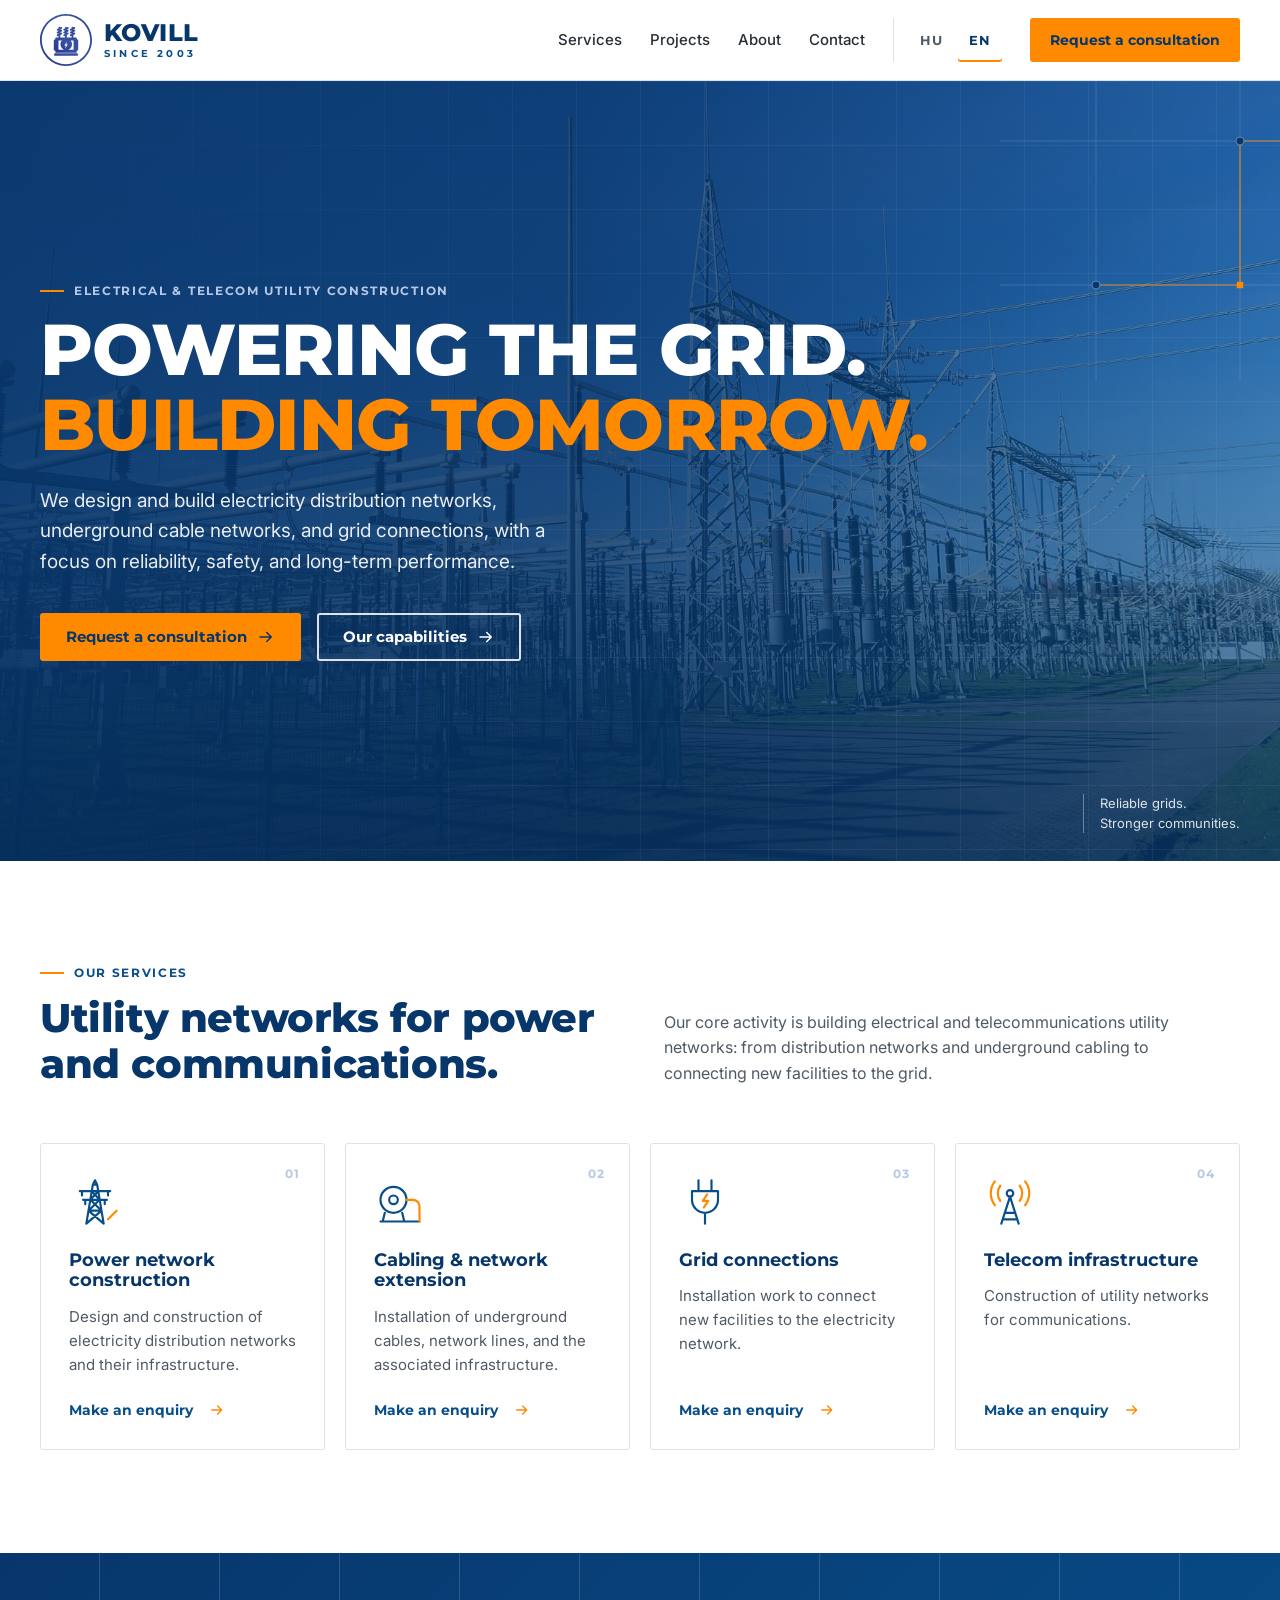
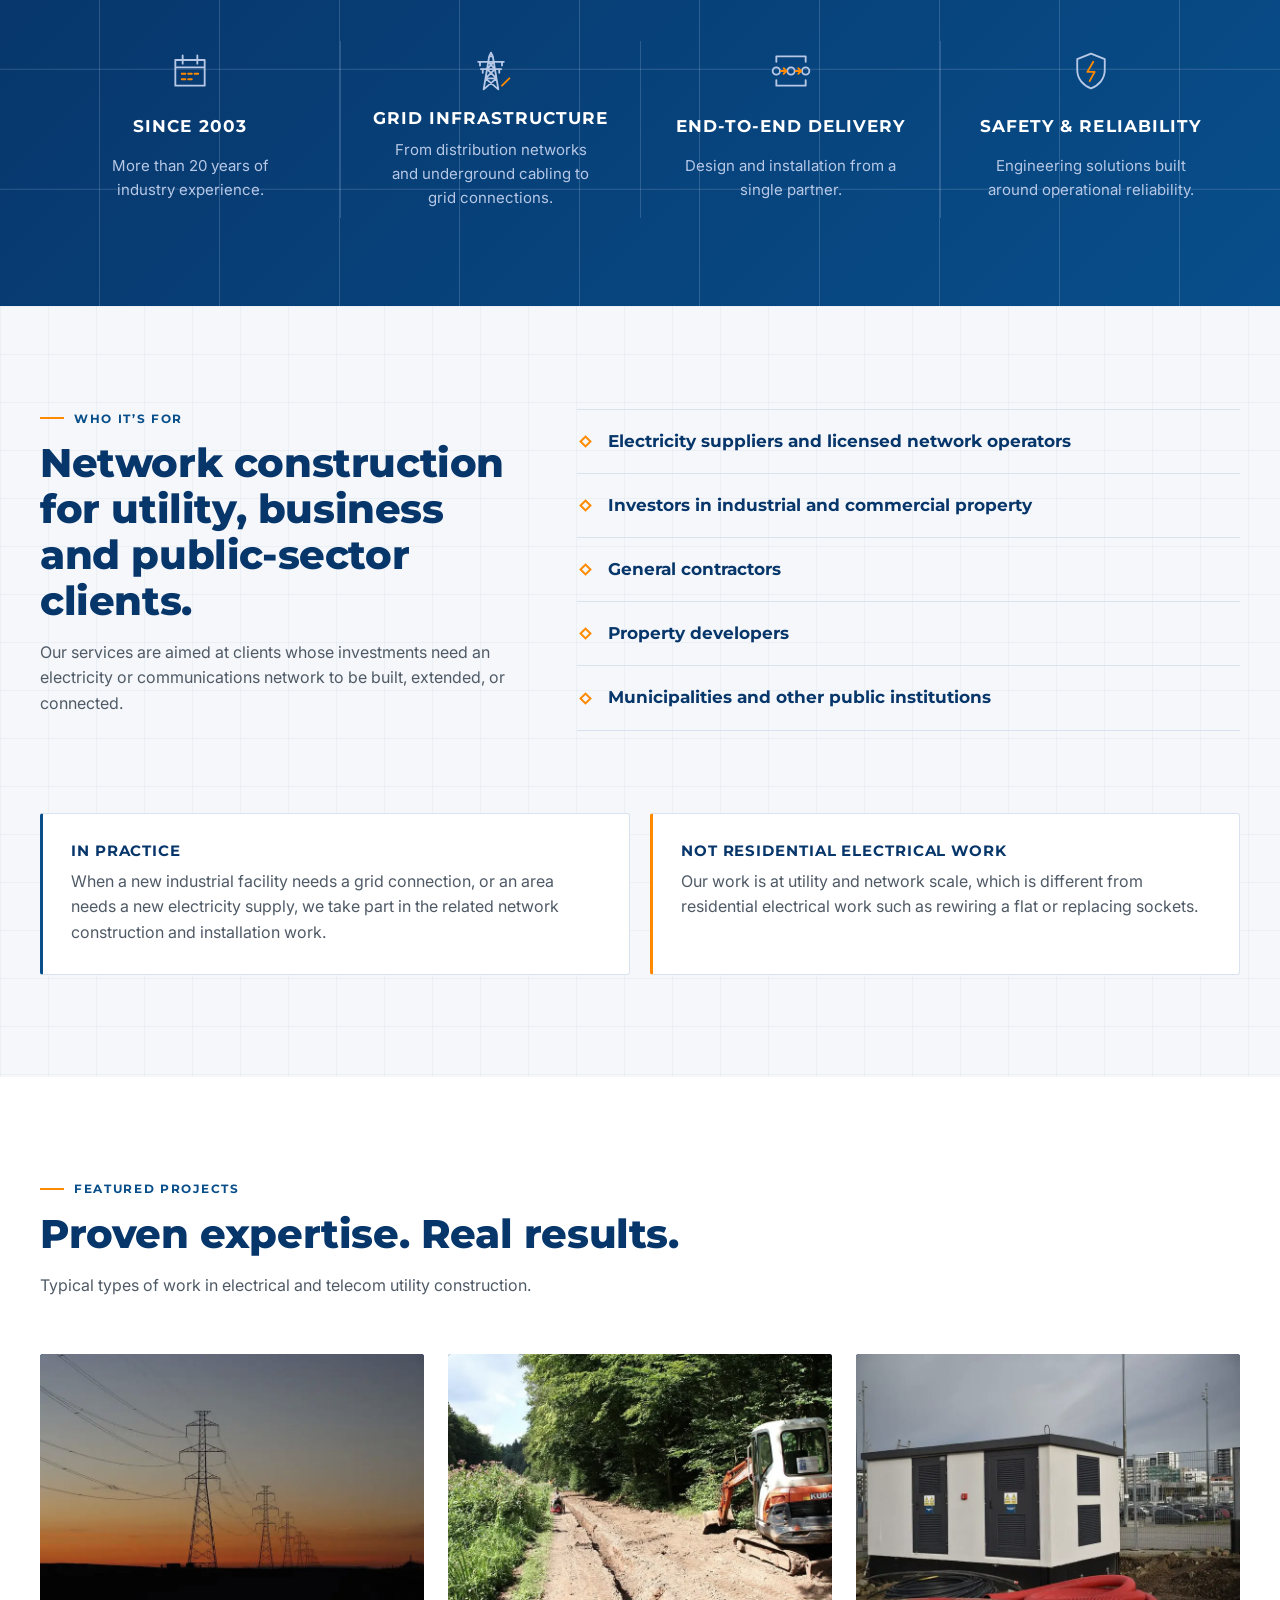
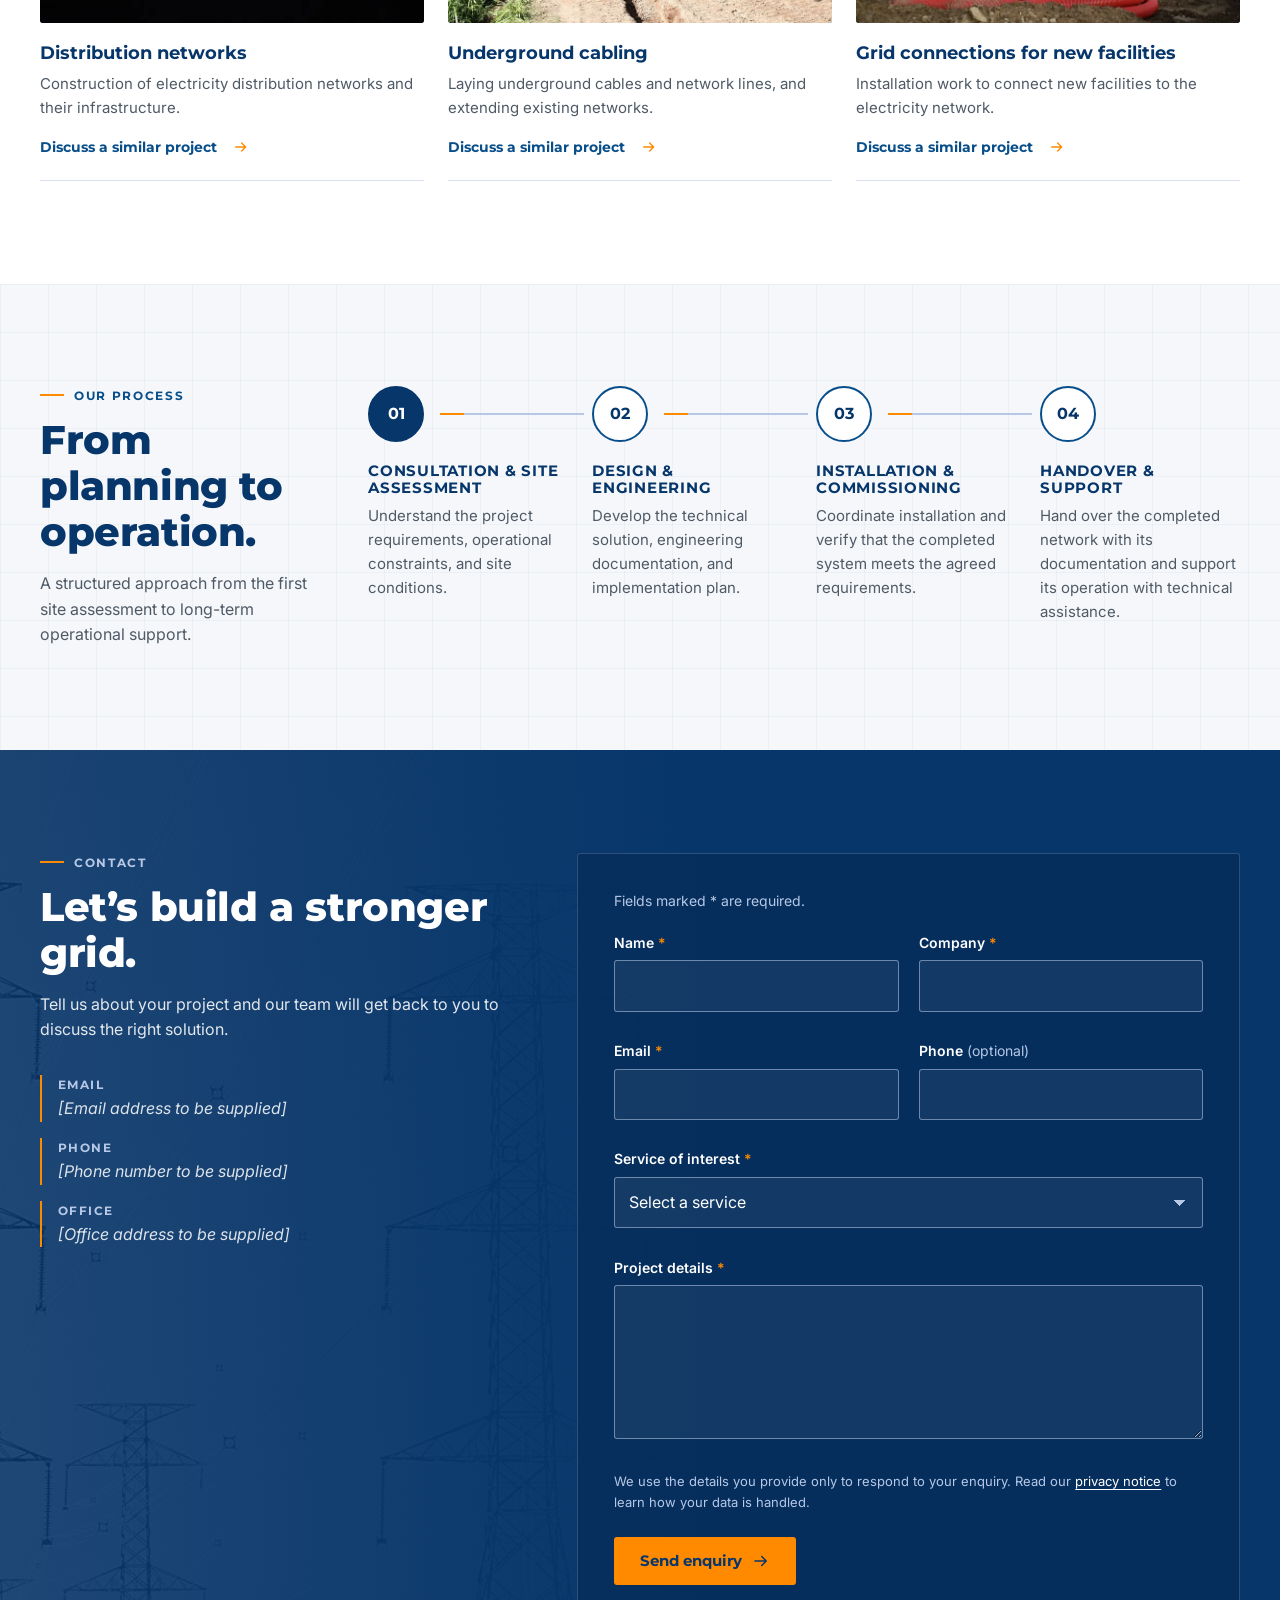
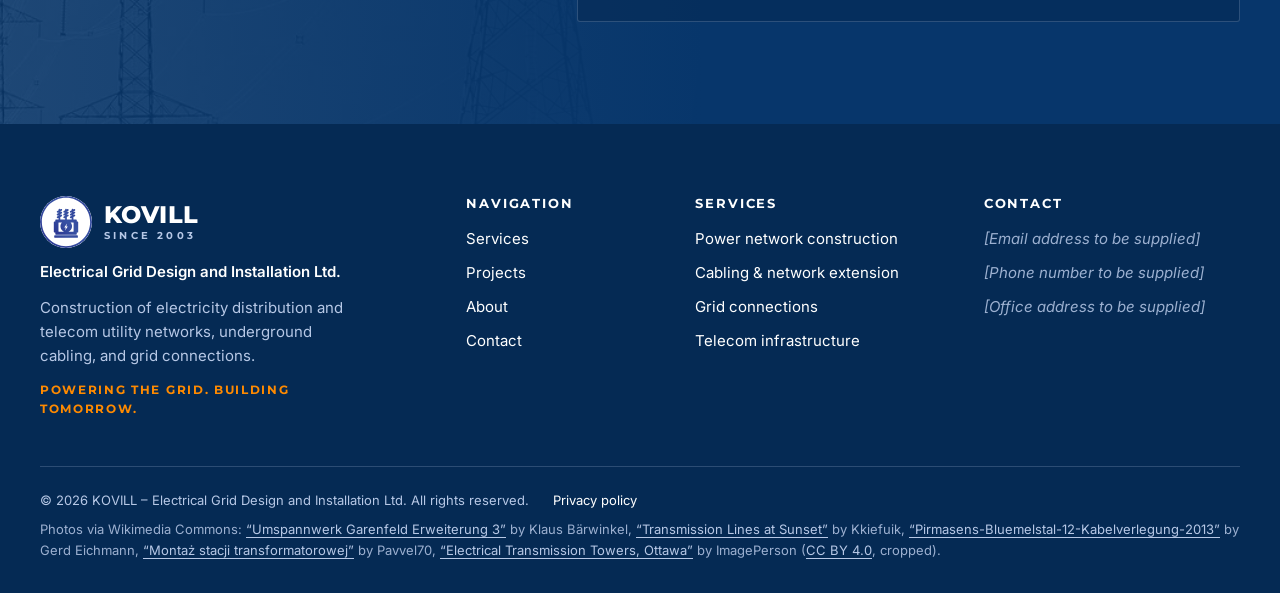
==== commit c593f158: "Align site with TEÁOR 4222 company profile Services are now power network construction, cabling and " ====
--- a/en/index.html
+++ b/en/index.html
@@ -4,7 +4,7 @@
   <meta charset="utf-8">
   <meta name="viewport" content="width=device-width, initial-scale=1">
   <title>KOVILL | Electrical Grid Design and Installation</title>
-  <meta name="description" content="KOVILL provides electrical grid design, installation, substation solutions, and maintenance for reliable electrical infrastructure.">
+  <meta name="description" content="KOVILL builds electricity distribution networks, underground cable networks, grid connections, and telecom utility infrastructure.">
   <meta name="theme-color" content="#07366B">
 
   <!-- TODO: once the production domain is known, make og:image absolute and add og:url, canonical and
@@ -14,7 +14,7 @@
   <meta property="og:locale:alternate" content="hu_HU">
   <meta property="og:site_name" content="KOVILL">
   <meta property="og:title" content="KOVILL | Electrical Grid Design and Installation">
-  <meta property="og:description" content="Electrical grid design, installation, substation solutions, and maintenance for reliable electrical infrastructure.">
+  <meta property="og:description" content="Electrical and telecom utility construction: distribution networks, underground cabling, and grid connections.">
   <meta property="og:image" content="../assets/img/og-image.jpg">
   <meta name="twitter:card" content="summary_large_image">
 
@@ -37,17 +37,19 @@
       <path d="M22 8 24 4l2 4M16 44 22 8h4l6 36M10 14h28M13 22h22M18 32h12M12 14v4M36 14v4M15 22v4M33 22v4M21 14l7.3 8M27 14l-7.3 8M19.7 22 30 32M28.3 22 18 32M18 32l14 12M30 32 16 44"/>
       <path class="ic-accent" d="M36 40 44 32"/>
     </symbol>
-    <symbol id="i-engineer" viewBox="0 0 48 48">
-      <path d="M17 20v2a7 7 0 0 0 14 0v-2M10 44v-4a10 10 0 0 1 10-10h8a10 10 0 0 1 10 10v4M20 30l4 6 4-6M24 36v8"/>
-      <path class="ic-accent" d="M15 19a9 9 0 0 1 18 0M13 19h22M24 10v5"/>
-    </symbol>
-    <symbol id="i-transformer" viewBox="0 0 48 48">
-      <path d="M10 18h28v20H10zM6 22v12M6 22h4M6 34h4M42 22v12M38 22h4M38 34h4M8 42h32M16 18V7M24 18V7M32 18V7M13 10h6M13 14h6M21 10h6M21 14h6M29 10h6M29 14h6"/>
-      <path class="ic-accent" d="M25.5 22 20 29.5h7L22.5 35"/>
-    </symbol>
-    <symbol id="i-gear" viewBox="0 0 48 48">
-      <path d="M20.12 9.51 20.7 5.29h6.6l.58 4.22a15 15 0 0 1 3.62 1.5l3.4-2.57 4.66 4.66-2.57 3.4a15 15 0 0 1 1.5 3.62l4.22.58v6.6l-4.22.58a15 15 0 0 1-1.5 3.62l2.57 3.4-4.66 4.66-3.4-2.57a15 15 0 0 1-3.62 1.5l-.58 4.22h-6.6l-.58-4.22a15 15 0 0 1-3.62-1.5l-3.4 2.57-4.66-4.66 2.57-3.4a15 15 0 0 1-1.5-3.62l-4.22-.58v-6.6l4.22-.58a15 15 0 0 1 1.5-3.62L8.44 13.1l4.66-4.66 3.4 2.57a15 15 0 0 1 3.62-1.5Z"/>
-      <circle class="ic-accent" cx="24" cy="24" r="6"/>
+    <symbol id="i-cable" viewBox="0 0 48 48">
+      <circle cx="18" cy="22" r="12"/><circle cx="18" cy="22" r="4"/>
+      <path d="M6 42h36M10 34l-2 8M26 34l2 8"/>
+      <path class="ic-accent" d="M30 22h6a6 6 0 0 1 6 6v14"/>
+    </symbol>
+    <symbol id="i-plug" viewBox="0 0 48 48">
+      <path d="M18 4v10M30 4v10M12 14h24v8a12 12 0 0 1-24 0zM24 34v10"/>
+      <path class="ic-accent" d="M26 17l-4 6h5l-4 6"/>
+    </symbol>
+    <symbol id="i-signal" viewBox="0 0 48 48">
+      <circle cx="24" cy="16" r="3"/>
+      <path d="M24 19 16 44M24 19l8 25M19.2 34h9.6M17.3 40h13.4"/>
+      <path class="ic-accent" d="M15 9a12 12 0 0 0 0 14M33 9a12 12 0 0 1 0 14M10 5a18 18 0 0 0 0 22M38 5a18 18 0 0 1 0 22"/>
     </symbol>
     <symbol id="i-calendar" viewBox="0 0 48 48">
       <path d="M8 12h32v28H8zM8 20h32M16 7v9M32 7v9"/>
@@ -115,12 +117,12 @@
         <rect class="hl-fill" x="296" y="476" width="8" height="8"/>
       </svg>
       <div class="container hero-inner">
-        <p class="eyebrow eyebrow-light">Electrical infrastructure &amp; engineering</p>
+        <p class="eyebrow eyebrow-light">Electrical &amp; telecom utility construction</p>
         <h1 class="hero-title" id="hero-title">
           <span>Powering the grid.</span>
           <span class="accent">Building tomorrow.</span>
         </h1>
-        <p class="hero-lead">We design and install electrical grid infrastructure, from distribution networks to complex substations, with a focus on reliability, safety, and long-term performance.</p>
+        <p class="hero-lead">We design and build electricity distribution networks, underground cable networks, and grid connections, with a focus on reliability, safety, and long-term performance.</p>
         <div class="btn-row">
           <a class="btn btn-primary" href="#contact">Request a consultation <svg class="btn-icon" aria-hidden="true"><use href="#i-arrow"/></svg></a>
           <a class="btn btn-outline-light" href="#services">Our capabilities <svg class="btn-icon" aria-hidden="true"><use href="#i-arrow"/></svg></a>
@@ -135,39 +137,39 @@
         <div class="section-head section-head-split reveal">
           <div>
             <p class="eyebrow">Our services</p>
-            <h2 class="section-title" id="services-title">Complete solutions for modern power systems.</h2>
+            <h2 class="section-title" id="services-title">Utility networks for power and communications.</h2>
           </div>
-          <p class="section-intro">From initial design to installation and long-term maintenance, we deliver reliable, efficient, and future-ready electrical grid solutions.</p>
+          <p class="section-intro">Our core activity is building electrical and telecommunications utility networks: from distribution networks and underground cabling to connecting new facilities to the grid.</p>
         </div>
 
         <ul class="card-grid" role="list">
           <li class="service-card reveal">
             <span class="card-index" aria-hidden="true">01</span>
             <svg class="icon icon-lg" aria-hidden="true"><use href="#i-tower"/></svg>
-            <h3 class="card-title">Grid design</h3>
-            <p>Network planning, load-flow analysis, technical design, and engineering documentation.</p>
-            <a class="text-link" href="#contact" data-service="grid-design">Make an enquiry<span class="sr-only"> about grid design</span> <svg class="btn-icon" aria-hidden="true"><use href="#i-arrow"/></svg></a>
+            <h3 class="card-title">Power network construction</h3>
+            <p>Design and construction of electricity distribution networks and their infrastructure.</p>
+            <a class="text-link" href="#contact" data-service="network-construction">Make an enquiry<span class="sr-only"> about power network construction</span> <svg class="btn-icon" aria-hidden="true"><use href="#i-arrow"/></svg></a>
           </li>
           <li class="service-card reveal">
             <span class="card-index" aria-hidden="true">02</span>
-            <svg class="icon icon-lg" aria-hidden="true"><use href="#i-engineer"/></svg>
-            <h3 class="card-title">Electrical installation</h3>
-            <p>Cable systems, distribution networks, switchgear, and control systems.</p>
-            <a class="text-link" href="#contact" data-service="electrical-installation">Make an enquiry<span class="sr-only"> about electrical installation</span> <svg class="btn-icon" aria-hidden="true"><use href="#i-arrow"/></svg></a>
+            <svg class="icon icon-lg" aria-hidden="true"><use href="#i-cable"/></svg>
+            <h3 class="card-title">Cabling &amp; network extension</h3>
+            <p>Installation of underground cables, network lines, and the associated infrastructure.</p>
+            <a class="text-link" href="#contact" data-service="cabling">Make an enquiry<span class="sr-only"> about cabling and network extension</span> <svg class="btn-icon" aria-hidden="true"><use href="#i-arrow"/></svg></a>
           </li>
           <li class="service-card reveal">
             <span class="card-index" aria-hidden="true">03</span>
-            <svg class="icon icon-lg" aria-hidden="true"><use href="#i-transformer"/></svg>
-            <h3 class="card-title">Substation solutions</h3>
-            <p>HV/MV substations, transformers, protection systems, and control infrastructure.</p>
-            <a class="text-link" href="#contact" data-service="substation-solutions">Make an enquiry<span class="sr-only"> about substation solutions</span> <svg class="btn-icon" aria-hidden="true"><use href="#i-arrow"/></svg></a>
+            <svg class="icon icon-lg" aria-hidden="true"><use href="#i-plug"/></svg>
+            <h3 class="card-title">Grid connections</h3>
+            <p>Installation work to connect new facilities to the electricity network.</p>
+            <a class="text-link" href="#contact" data-service="grid-connection">Make an enquiry<span class="sr-only"> about grid connections</span> <svg class="btn-icon" aria-hidden="true"><use href="#i-arrow"/></svg></a>
           </li>
           <li class="service-card reveal">
             <span class="card-index" aria-hidden="true">04</span>
-            <svg class="icon icon-lg" aria-hidden="true"><use href="#i-gear"/></svg>
-            <h3 class="card-title">Maintenance &amp; modernisation</h3>
-            <p>Inspection, testing, upgrades, and lifecycle extension for critical electrical infrastructure.</p>
-            <a class="text-link" href="#contact" data-service="maintenance-modernisation">Make an enquiry<span class="sr-only"> about maintenance and modernisation</span> <svg class="btn-icon" aria-hidden="true"><use href="#i-arrow"/></svg></a>
+            <svg class="icon icon-lg" aria-hidden="true"><use href="#i-signal"/></svg>
+            <h3 class="card-title">Telecom infrastructure</h3>
+            <p>Construction of utility networks for communications.</p>
+            <a class="text-link" href="#contact" data-service="telecom">Make an enquiry<span class="sr-only"> about telecom infrastructure</span> <svg class="btn-icon" aria-hidden="true"><use href="#i-arrow"/></svg></a>
           </li>
         </ul>
       </div>
@@ -186,12 +188,12 @@
           <li class="strength reveal">
             <svg class="icon icon-md" aria-hidden="true"><use href="#i-tower"/></svg>
             <h3 class="strength-title">Grid infrastructure</h3>
-            <p>From distribution networks to high-voltage substations.</p>
+            <p>From distribution networks and underground cabling to grid connections.</p>
           </li>
           <li class="strength reveal">
             <svg class="icon icon-md" aria-hidden="true"><use href="#i-flow"/></svg>
             <h3 class="strength-title">End-to-end delivery</h3>
-            <p>Design, installation, and maintenance.</p>
+            <p>Design and installation from a single partner.</p>
           </li>
           <li class="strength reveal">
             <svg class="icon icon-md" aria-hidden="true"><use href="#i-shield"/></svg>
@@ -199,6 +201,34 @@
             <p>Engineering solutions built around operational reliability.</p>
           </li>
         </ul>
+      </div>
+    </section>
+
+    <!-- CLIENTS: typical client groups for this line of work (TEÁOR 4222), not a verified client list. -->
+    <section class="section section-light" id="clients" aria-labelledby="clients-title">
+      <div class="container clients-layout">
+        <div class="section-head reveal">
+          <p class="eyebrow">Who it’s for</p>
+          <h2 class="section-title" id="clients-title">Network construction for utility, business and public-sector clients.</h2>
+          <p class="section-intro">Our services are aimed at clients whose investments need an electricity or communications network to be built, extended, or connected.</p>
+        </div>
+        <ul class="client-list reveal" role="list">
+          <li>Electricity suppliers and licensed network operators</li>
+          <li>Investors in industrial and commercial property</li>
+          <li>General contractors</li>
+          <li>Property developers</li>
+          <li>Municipalities and other public institutions</li>
+        </ul>
+        <div class="practice">
+          <div class="practice-card reveal">
+            <h3 class="practice-title">In practice</h3>
+            <p>When a new industrial facility needs a grid connection, or an area needs a new electricity supply, we take part in the related network construction and installation work.</p>
+          </div>
+          <div class="practice-card practice-note reveal">
+            <h3 class="practice-title">Not residential electrical work</h3>
+            <p>Our work is at utility and network scale, which is different from residential electrical work such as rewiring a flat or replacing sockets.</p>
+          </div>
+        </div>
       </div>
     </section>
 
@@ -210,23 +240,10 @@
         <div class="section-head reveal">
           <p class="eyebrow">Featured projects</p>
           <h2 class="section-title" id="projects-title">Proven expertise. Real results.</h2>
-          <p class="section-intro">Representative examples of the infrastructure we design, install, and maintain.</p>
+          <p class="section-intro">Typical types of work in electrical and telecom utility construction.</p>
         </div>
 
         <ul class="project-grid" role="list">
-          <li class="project-card reveal">
-            <div class="project-media">
-              <picture>
-                <source type="image/webp" srcset="../assets/img/project-substation.webp">
-                <img src="../assets/img/project-substation.jpg" alt="Switchgear and surge arresters on steel gantries at a high-voltage substation" width="800" height="560" loading="lazy" decoding="async">
-              </picture>
-            </div>
-            <div class="project-body">
-              <h3 class="card-title">Substation infrastructure</h3>
-              <p>Design and installation of electrical substation infrastructure.</p>
-              <a class="text-link stretched" href="#contact" data-service="substation-solutions">Discuss a similar project<span class="sr-only">: substation infrastructure</span> <svg class="btn-icon" aria-hidden="true"><use href="#i-arrow"/></svg></a>
-            </div>
-          </li>
           <li class="project-card reveal">
             <div class="project-media">
               <picture>
@@ -236,21 +253,34 @@
             </div>
             <div class="project-body">
               <h3 class="card-title">Distribution networks</h3>
-              <p>Engineering and installation of electrical distribution networks.</p>
-              <a class="text-link stretched" href="#contact" data-service="electrical-installation">Discuss a similar project<span class="sr-only">: distribution networks</span> <svg class="btn-icon" aria-hidden="true"><use href="#i-arrow"/></svg></a>
+              <p>Construction of electricity distribution networks and their infrastructure.</p>
+              <a class="text-link stretched" href="#contact" data-service="network-construction">Discuss a similar project<span class="sr-only">: distribution networks</span> <svg class="btn-icon" aria-hidden="true"><use href="#i-arrow"/></svg></a>
             </div>
           </li>
           <li class="project-card reveal">
             <div class="project-media">
               <picture>
-                <source type="image/webp" srcset="../assets/img/project-transformer.webp">
-                <img src="../assets/img/project-transformer.jpg" alt="Large high-voltage power transformer inside a substation" width="800" height="560" loading="lazy" decoding="async">
+                <source type="image/webp" srcset="../assets/img/project-cabling.webp">
+                <img src="../assets/img/project-cabling.jpg" alt="Mini excavator digging an underground cable trench along a woodland track" width="800" height="560" loading="lazy" decoding="async">
               </picture>
             </div>
             <div class="project-body">
-              <h3 class="card-title">Transformer stations</h3>
-              <p>Installation, integration, and commissioning of transformer station equipment.</p>
-              <a class="text-link stretched" href="#contact" data-service="substation-solutions">Discuss a similar project<span class="sr-only">: transformer stations</span> <svg class="btn-icon" aria-hidden="true"><use href="#i-arrow"/></svg></a>
+              <h3 class="card-title">Underground cabling</h3>
+              <p>Laying underground cables and network lines, and extending existing networks.</p>
+              <a class="text-link stretched" href="#contact" data-service="cabling">Discuss a similar project<span class="sr-only">: underground cabling</span> <svg class="btn-icon" aria-hidden="true"><use href="#i-arrow"/></svg></a>
+            </div>
+          </li>
+          <li class="project-card reveal">
+            <div class="project-media">
+              <picture>
+                <source type="image/webp" srcset="../assets/img/project-connection.webp">
+                <img src="../assets/img/project-connection.jpg" alt="New prefabricated transformer station being installed on a construction site, with cable ducts in the foreground" width="800" height="560" loading="lazy" decoding="async">
+              </picture>
+            </div>
+            <div class="project-body">
+              <h3 class="card-title">Grid connections for new facilities</h3>
+              <p>Installation work to connect new facilities to the electricity network.</p>
+              <a class="text-link stretched" href="#contact" data-service="grid-connection">Discuss a similar project<span class="sr-only">: grid connections for new facilities</span> <svg class="btn-icon" aria-hidden="true"><use href="#i-arrow"/></svg></a>
             </div>
           </li>
         </ul>
@@ -290,8 +320,8 @@
           <li class="step reveal">
             <span class="step-num" aria-hidden="true">04</span>
             <div>
-              <h3 class="step-title"><span class="sr-only">Step 4: </span>Maintenance &amp; support</h3>
-              <p>Support operational reliability through maintenance, inspection, and technical assistance.</p>
+              <h3 class="step-title"><span class="sr-only">Step 4: </span>Handover &amp; support</h3>
+              <p>Hand over the completed network with its documentation and support its operation with technical assistance.</p>
             </div>
           </li>
         </ol>
@@ -347,10 +377,10 @@
               <label for="f-service">Service of interest <span class="req" aria-hidden="true">*</span></label>
               <select id="f-service" name="service" required aria-describedby="f-service-error">
                 <option value="">Select a service</option>
-                <option value="grid-design">Grid design</option>
-                <option value="electrical-installation">Electrical installation</option>
-                <option value="substation-solutions">Substation solutions</option>
-                <option value="maintenance-modernisation">Maintenance and modernisation</option>
+                <option value="network-construction">Power network construction</option>
+                <option value="cabling">Cabling &amp; network extension</option>
+                <option value="grid-connection">Grid connections</option>
+                <option value="telecom">Telecom infrastructure</option>
                 <option value="other">Other</option>
               </select>
               <p class="field-error" id="f-service-error"></p>
@@ -392,7 +422,7 @@
           </span>
         </a>
         <p class="footer-company">Electrical Grid Design and Installation Ltd.</p>
-        <p>Electrical grid design, installation, substation solutions, and maintenance for reliable electrical infrastructure.</p>
+        <p>Construction of electricity distribution and telecom utility networks, underground cabling, and grid connections.</p>
         <p class="footer-tagline">Powering the grid. Building tomorrow.</p>
       </div>
 
@@ -409,10 +439,10 @@
       <div class="footer-col">
         <h2 class="footer-heading">Services</h2>
         <ul role="list">
-          <li><a href="#services">Grid design</a></li>
-          <li><a href="#services">Electrical installation</a></li>
-          <li><a href="#services">Substation solutions</a></li>
-          <li><a href="#services">Maintenance &amp; modernisation</a></li>
+          <li><a href="#services">Power network construction</a></li>
+          <li><a href="#services">Cabling &amp; network extension</a></li>
+          <li><a href="#services">Grid connections</a></li>
+          <li><a href="#services">Telecom infrastructure</a></li>
         </ul>
       </div>
 
@@ -431,8 +461,10 @@
       <p><a href="privacy.html">Privacy policy</a></p>
       <p class="credits">Photos via Wikimedia Commons: <a href="https://commons.wikimedia.org/wiki/File:Umspannwerk_Garenfeld_Erweiterung_3.jpg">“Umspannwerk Garenfeld Erweiterung 3”</a> by Klaus Bärwinkel,
         <a href="https://commons.wikimedia.org/wiki/File:Transmission_Lines_at_Sunset.jpg">“Transmission Lines at Sunset”</a> by Kkiefuik,
+        <a href="https://commons.wikimedia.org/wiki/File:Pirmasens-Bluemelstal-12-Kabelverlegung-2013-gje.jpg">“Pirmasens-Bluemelstal-12-Kabelverlegung-2013”</a> by Gerd Eichmann,
+        <a href="https://commons.wikimedia.org/wiki/File:Monta%C5%BC_stacji_transformatorowej.jpg">“Montaż stacji transformatorowej”</a> by Pavvel70,
         <a href="https://commons.wikimedia.org/wiki/File:Electrical_Transmission_Towers,_Ottawa_TC001.jpg">“Electrical Transmission Towers, Ottawa”</a> by ImagePerson
-        (<a href="https://creativecommons.org/licenses/by/4.0/">CC BY 4.0</a>, cropped); other photos CC0.</p>
+        (<a href="https://creativecommons.org/licenses/by/4.0/">CC BY 4.0</a>, cropped).</p>
     </div>
   </footer>
 </body>
--- a/css/styles.css
+++ b/css/styles.css
@@ -571,6 +571,50 @@
   .strength + .strength { border-left: 1px solid var(--line-dark); }
 }
 
+/* ---------- Clients ("who it's for") ---------- */
+.clients-layout { display: grid; gap: 8px 64px; }
+@media (min-width: 960px) {
+  .clients-layout { grid-template-columns: 5fr 7fr; align-items: start; }
+  .practice { grid-column: 1 / -1; margin-top: 40px; }
+}
+.client-list { border-top: 1px solid var(--border); }
+.client-list li {
+  display: flex;
+  align-items: center;
+  gap: 18px;
+  padding: 18px 4px;
+  border-bottom: 1px solid var(--border);
+  font-family: var(--font-head);
+  font-size: 1.0625rem;
+  font-weight: 700;
+  color: var(--navy);
+}
+/* small diamond "node" marker */
+.client-list li::before {
+  content: "";
+  flex: none;
+  width: 9px; height: 9px;
+  border: 2px solid var(--orange);
+  transform: rotate(45deg);
+}
+.practice { display: grid; gap: 20px; margin-top: 32px; }
+@media (min-width: 768px) { .practice { grid-template-columns: 1fr 1fr; } }
+.practice-card {
+  padding: 28px;
+  background: var(--white);
+  border: 1px solid var(--border);
+  border-left: 3px solid var(--cobalt);
+  border-radius: var(--radius);
+}
+.practice-note { border-left-color: var(--orange); }
+.practice-title {
+  margin-bottom: 10px;
+  font-size: 0.9375rem;
+  letter-spacing: 0.06em;
+  text-transform: uppercase;
+}
+.practice-card p { color: var(--text-muted); }
+
 /* ---------- Projects ---------- */
 .project-grid { display: grid; gap: 32px 24px; }
 @media (min-width: 900px) { .project-grid { grid-template-columns: repeat(3, 1fr); } }
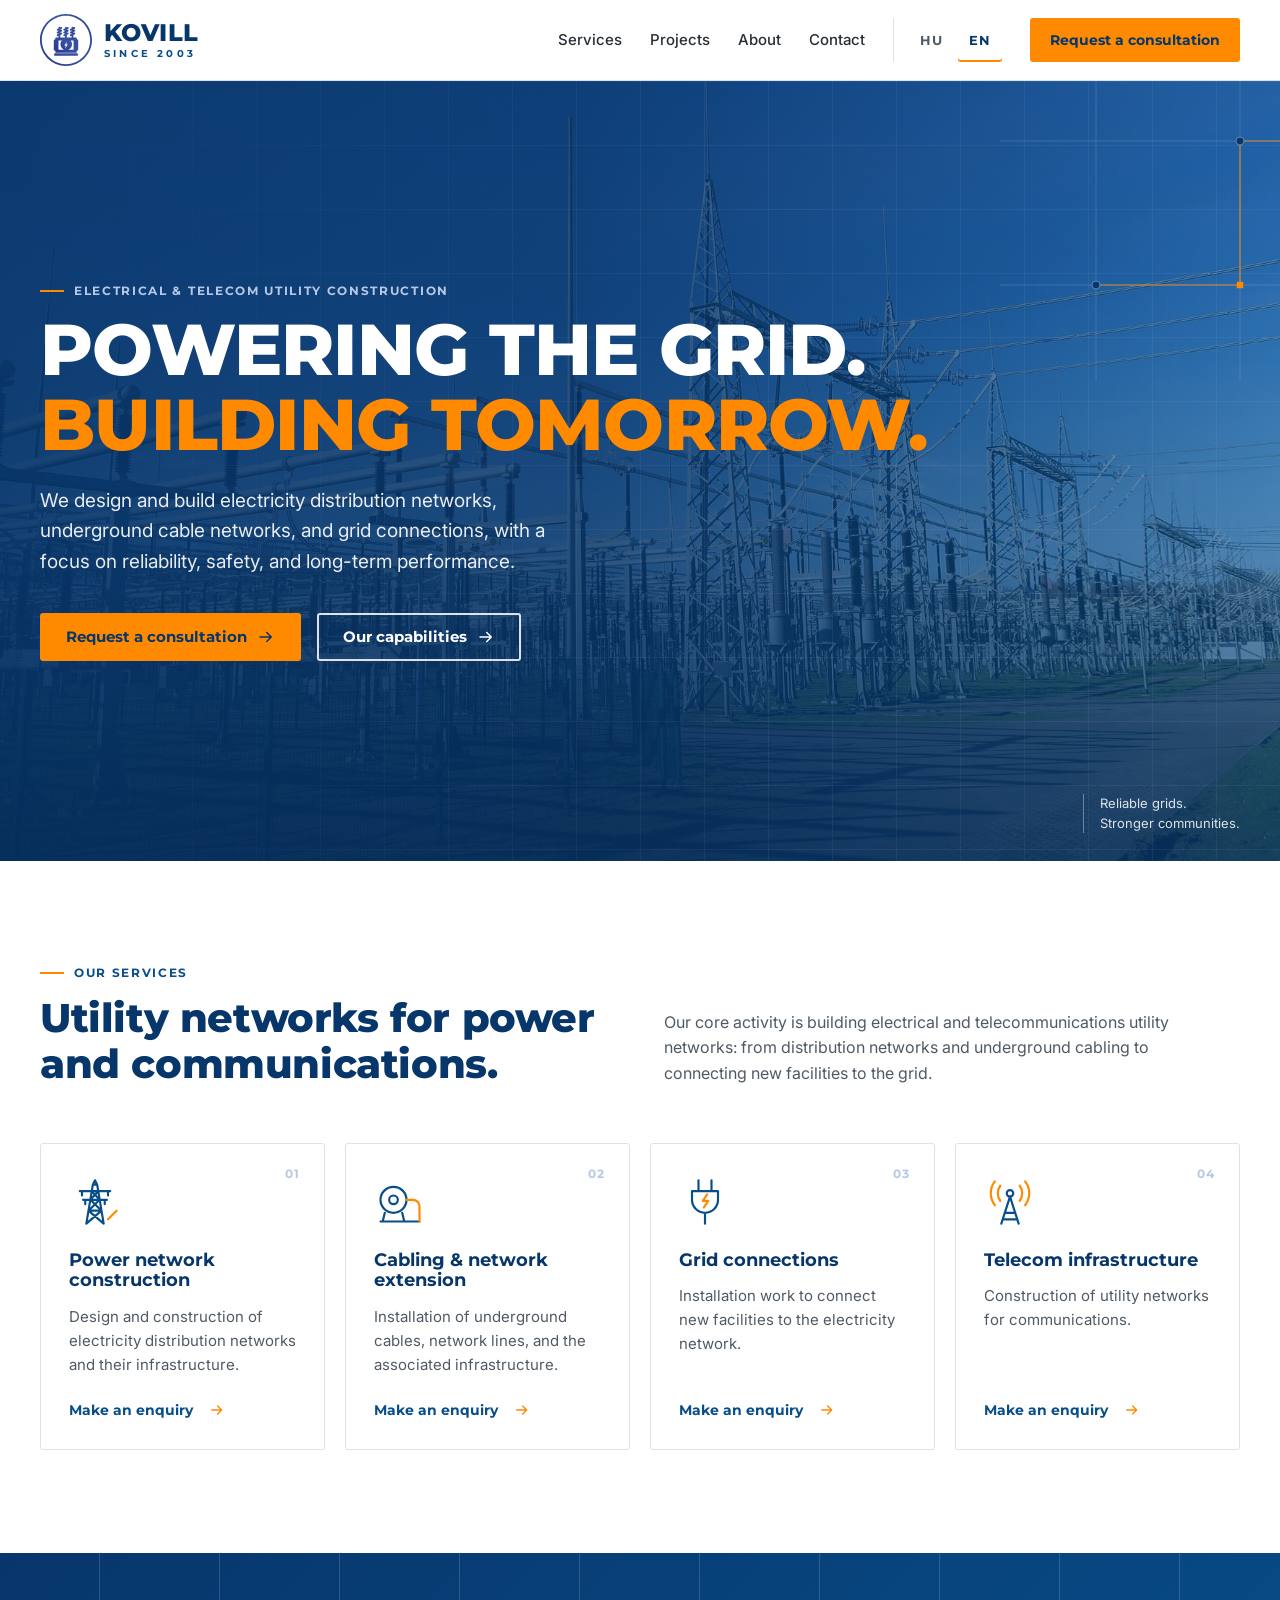
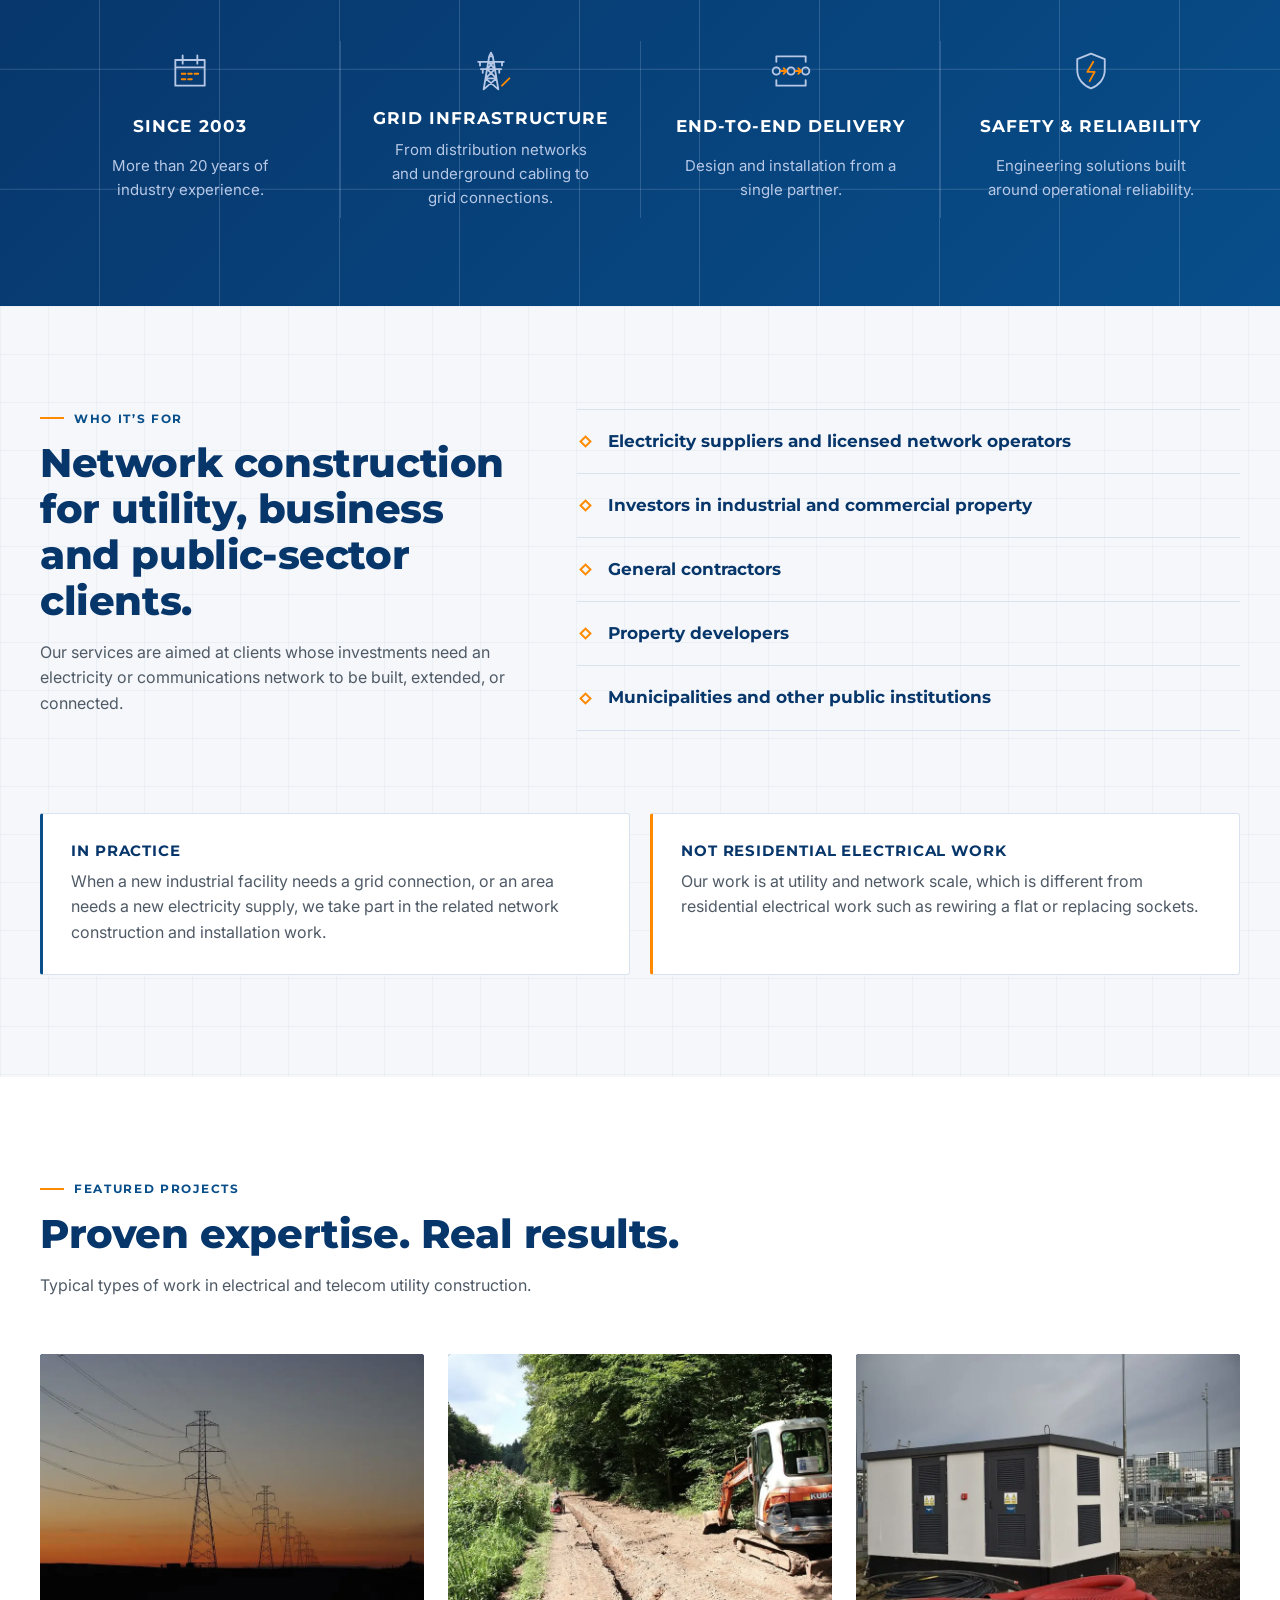
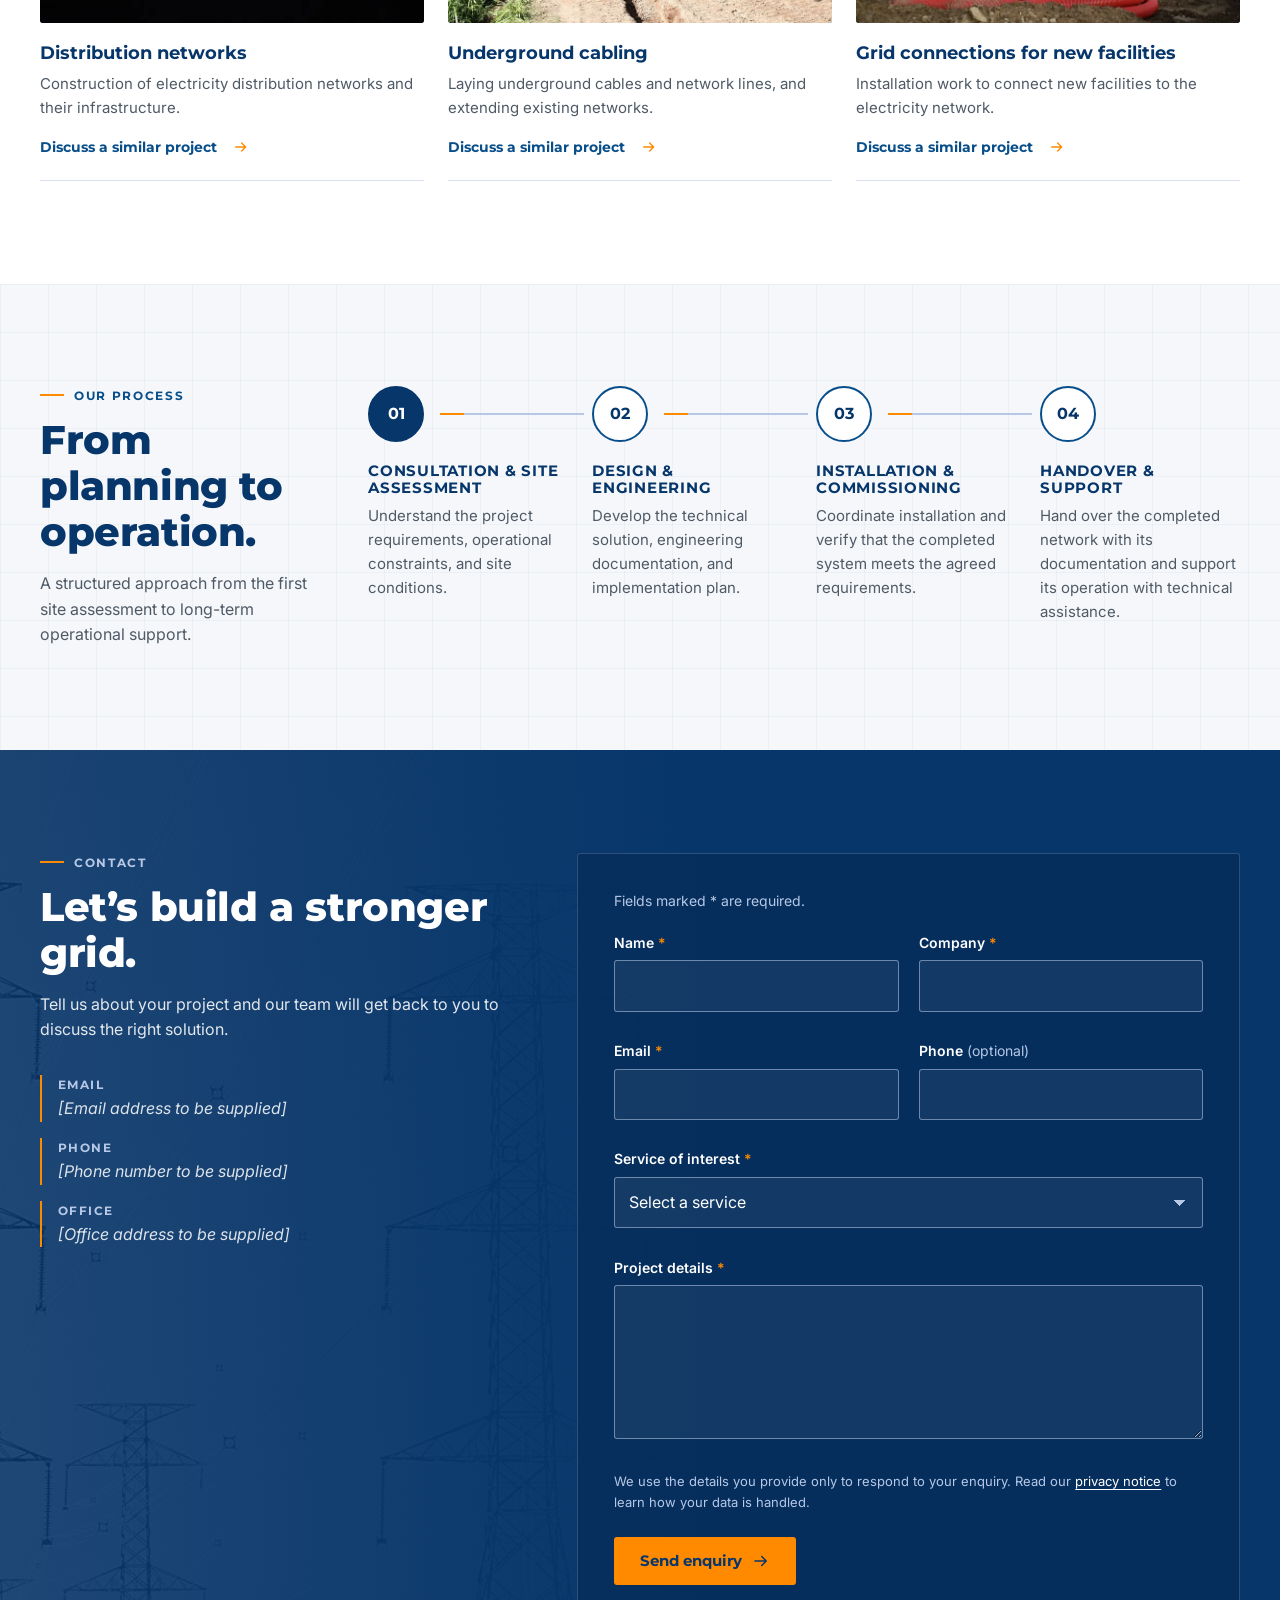
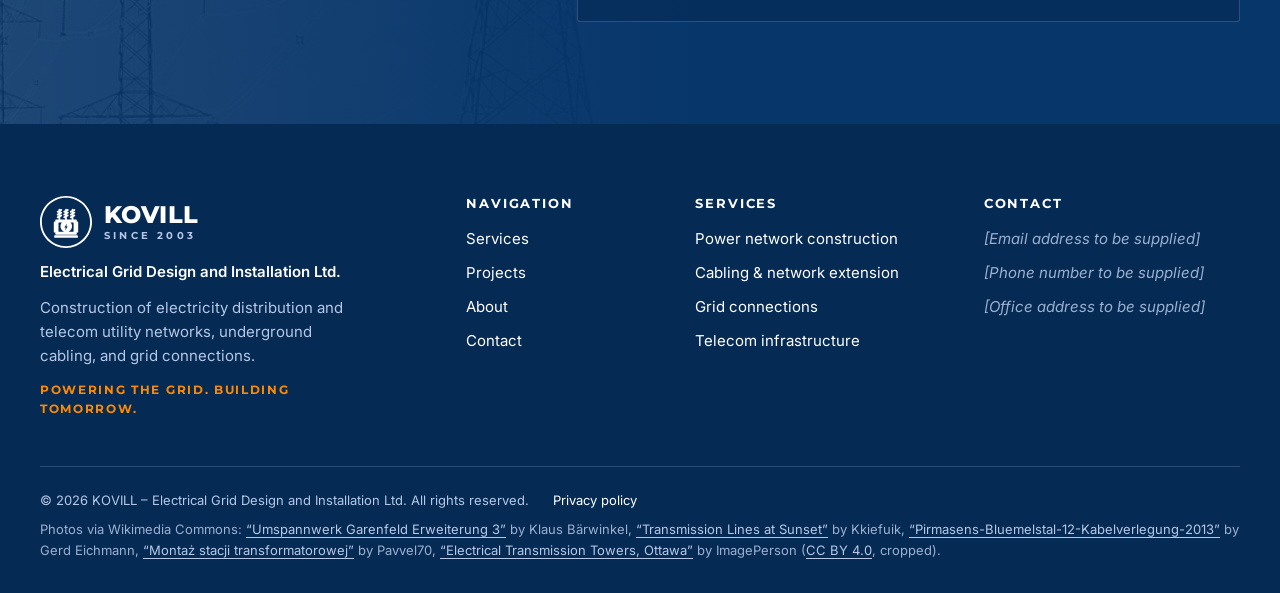
==== commit 0b45ca6e: "Use flat white logo mark in the footer Adds assets/logo/kovill_mark_white.svg (single-colour white v" ====
--- a/en/index.html
+++ b/en/index.html
@@ -415,7 +415,7 @@
     <div class="container footer-grid">
       <div class="footer-brand">
         <a class="brand brand-footer" href="#top" aria-label="KOVILL, back to top">
-          <img class="brand-mark" src="../assets/logo/kovill_mark.svg" alt="" width="48" height="48" loading="lazy">
+          <img class="brand-mark" src="../assets/logo/kovill_mark_white.svg" alt="" width="48" height="48" loading="lazy">
           <span class="brand-text" aria-hidden="true">
             <span class="brand-name">KOVILL</span>
             <span class="brand-since">Since 2003</span>
--- a/css/styles.css
+++ b/css/styles.css
@@ -864,7 +864,6 @@
 @media (min-width: 960px) { .footer-grid { grid-template-columns: 2fr 1fr 1.3fr 1.3fr; } }
 
 .footer-brand { display: grid; gap: 12px; align-content: start; }
-.brand-footer .brand-mark { background: var(--white); border-radius: 50%; }
 .brand-footer .brand-name { color: var(--white); }
 .brand-footer .brand-since { color: var(--steel); }
 .brand-footer:hover { text-decoration: none; }
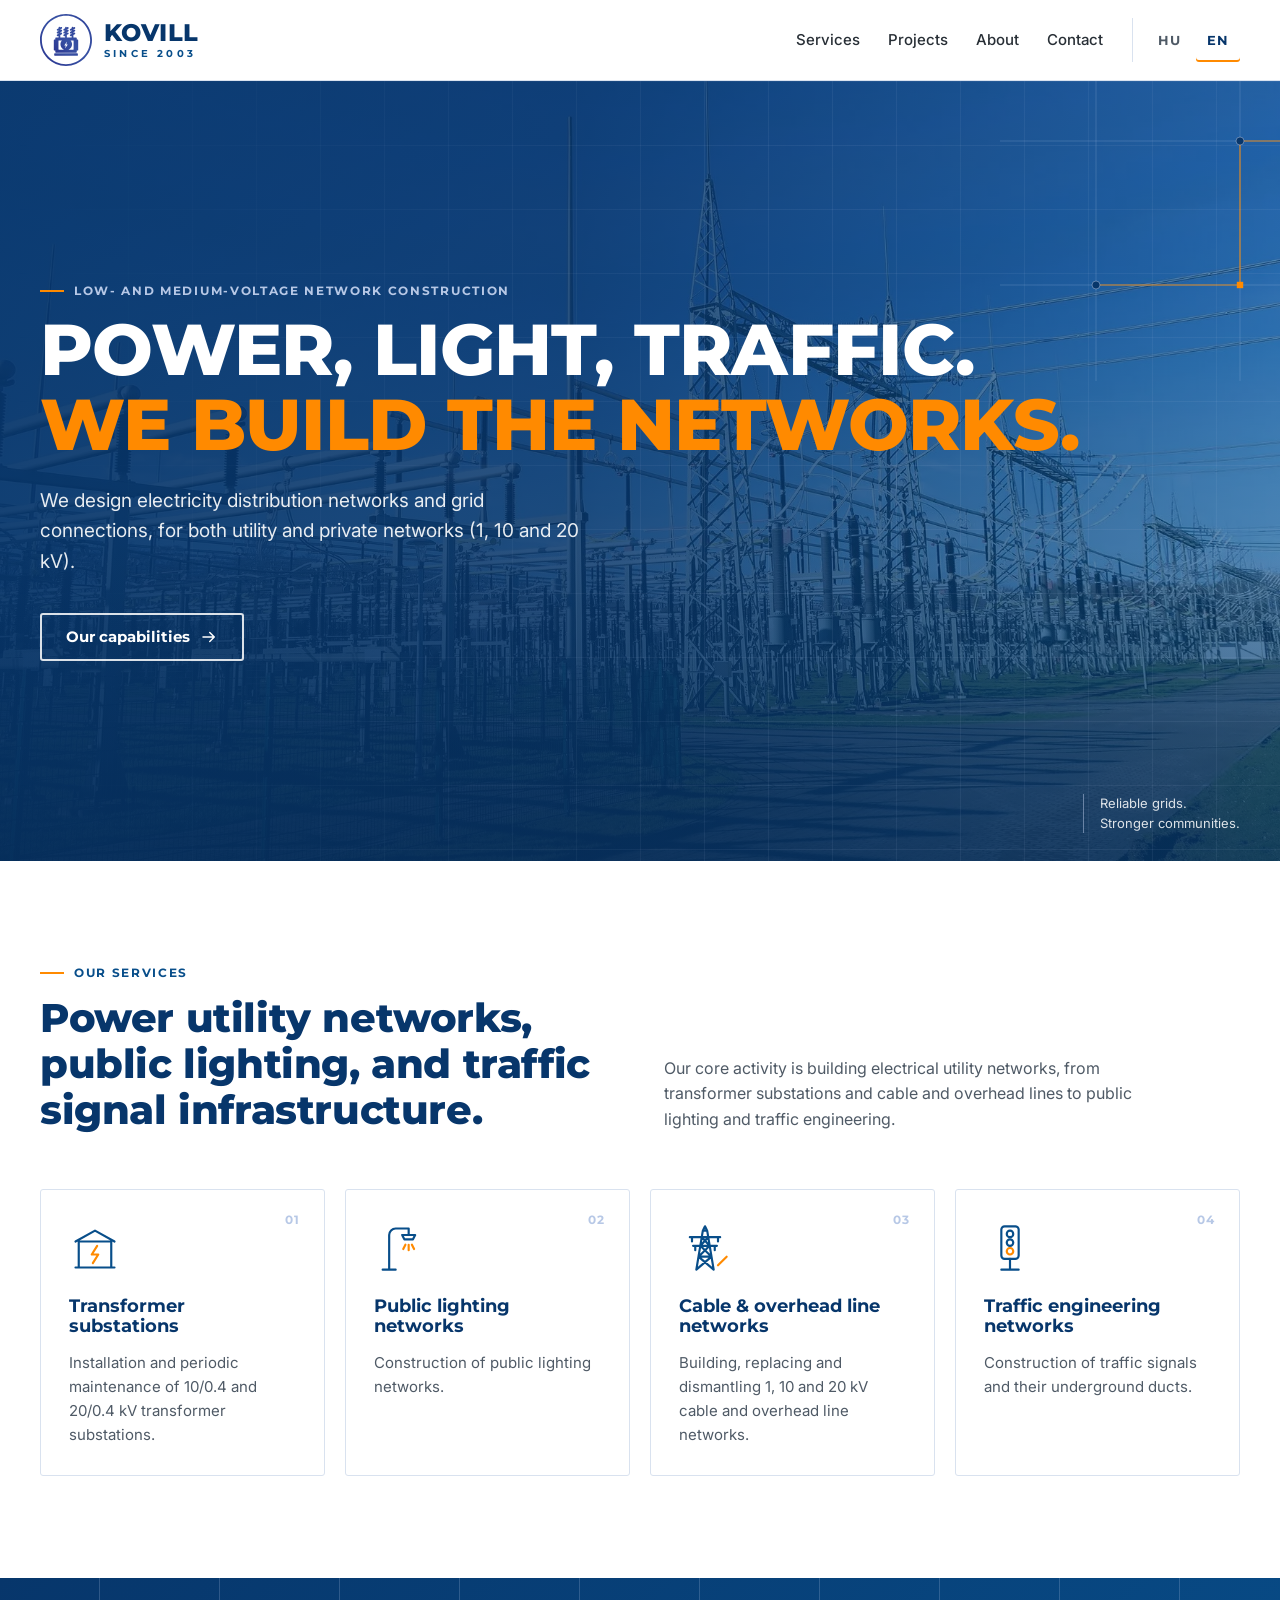
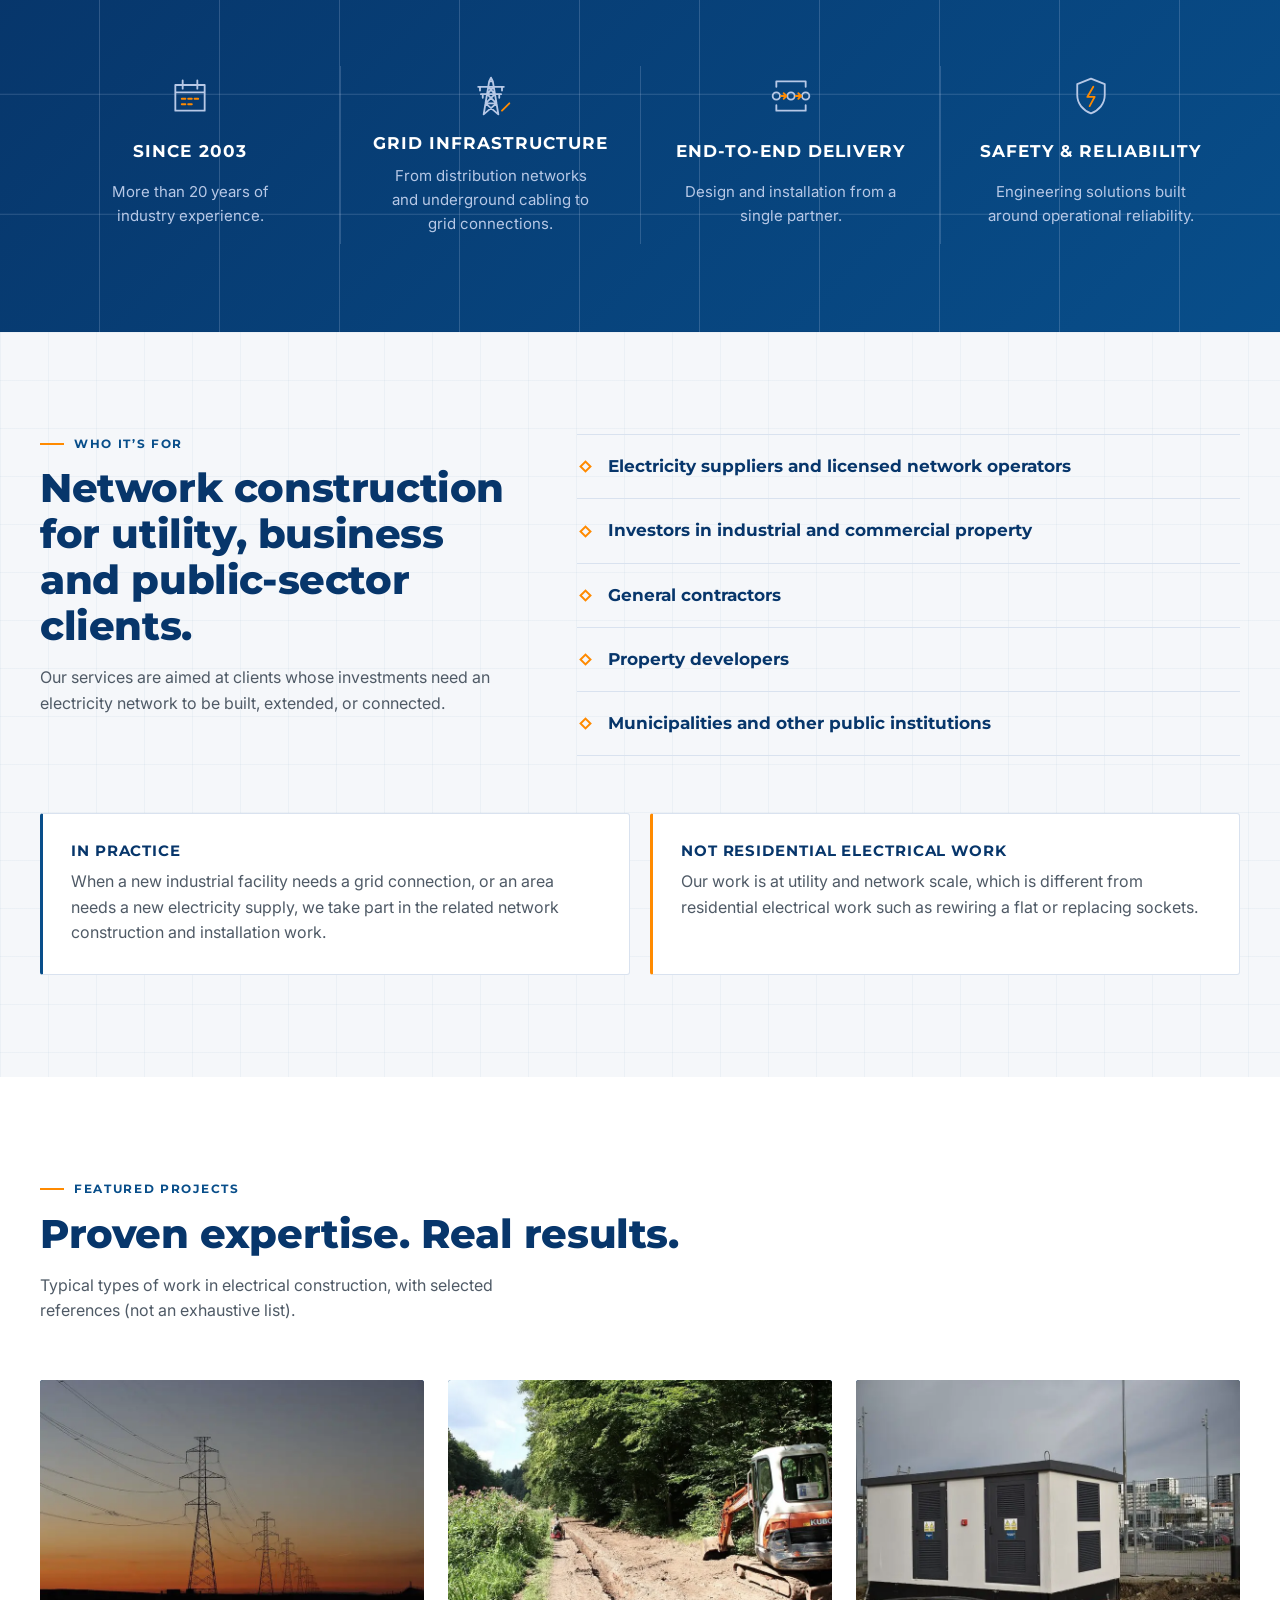
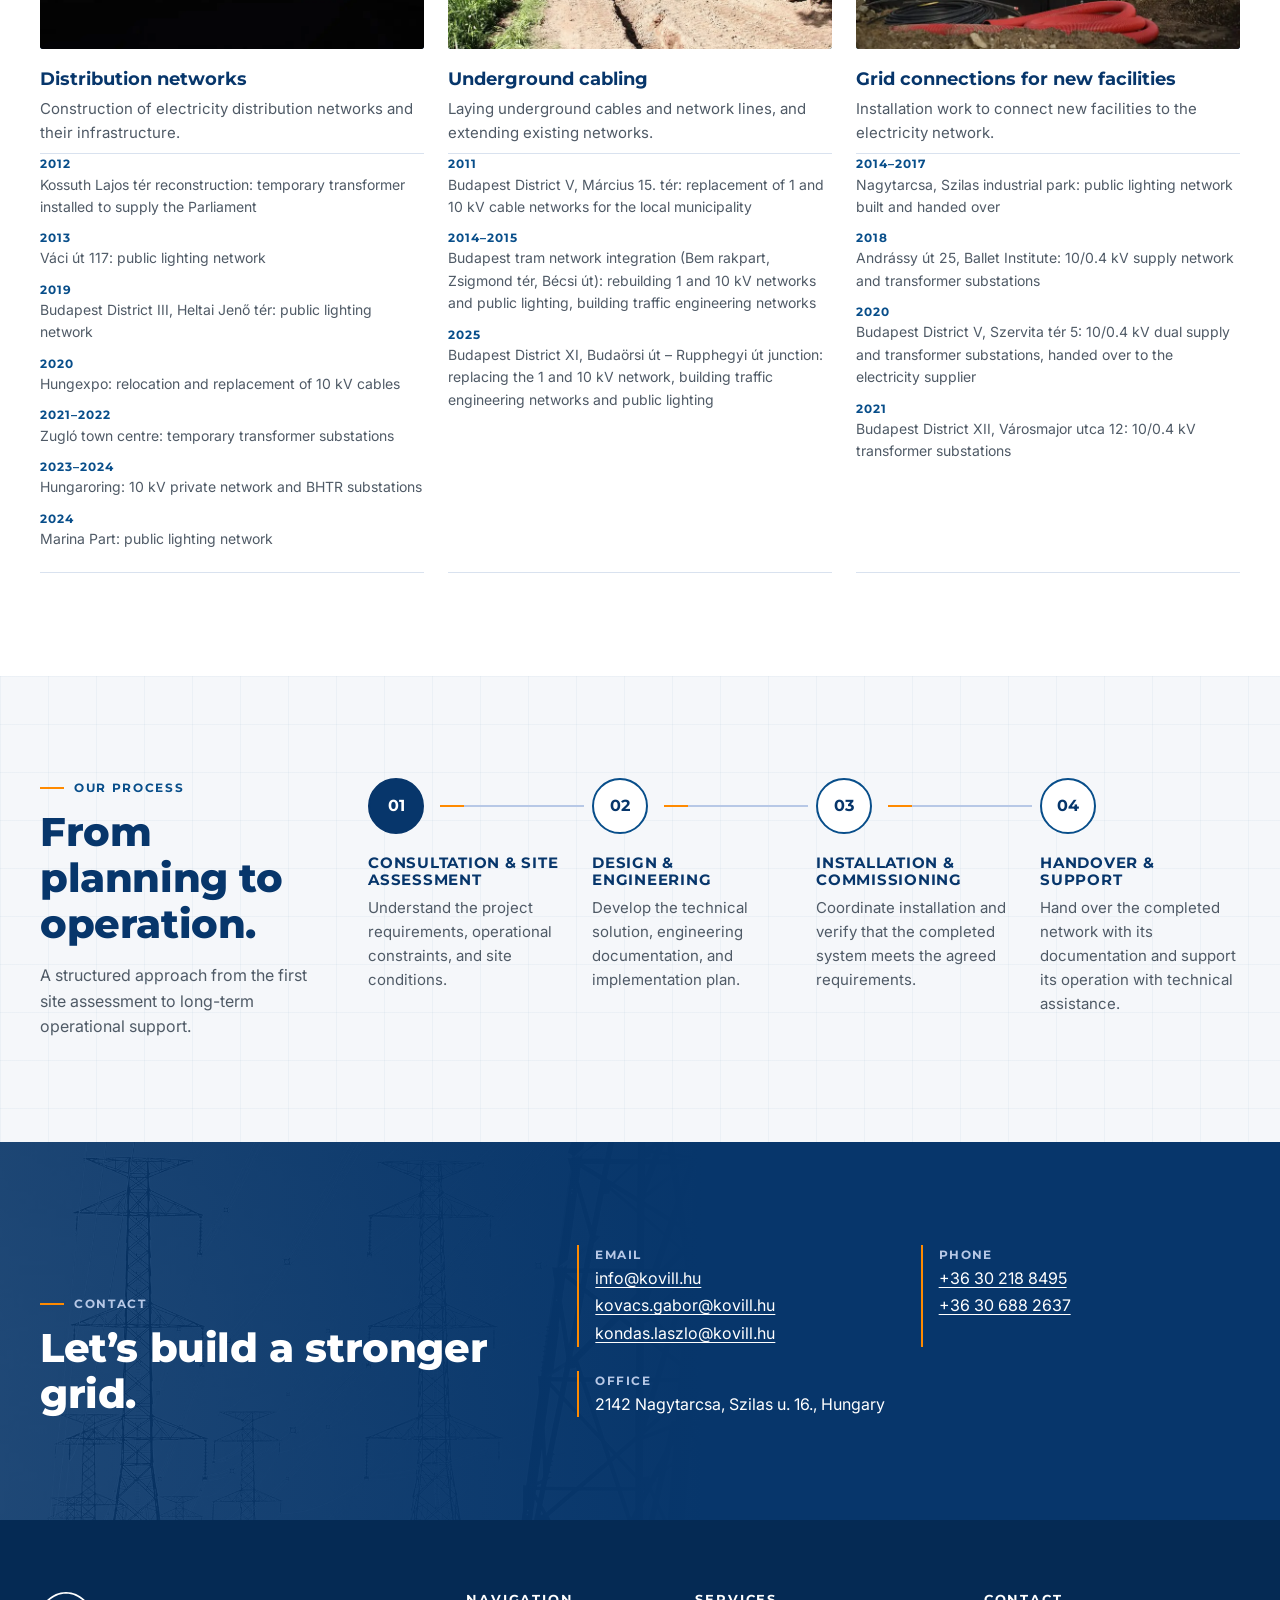
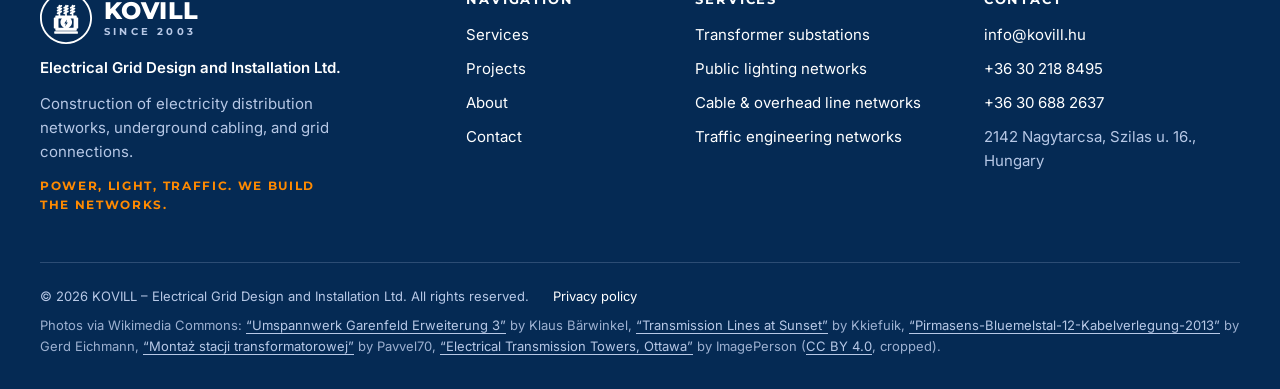
==== commit 253fc68a: "Apply client feedback: informational site, real services, references and contacts - Remove the enqui" ====
--- a/en/index.html
+++ b/en/index.html
@@ -3,8 +3,8 @@
 <head>
   <meta charset="utf-8">
   <meta name="viewport" content="width=device-width, initial-scale=1">
-  <title>KOVILL | Electrical Grid Design and Installation</title>
-  <meta name="description" content="KOVILL builds electricity distribution networks, underground cable networks, grid connections, and telecom utility infrastructure.">
+  <title>KOVILL | Low- and medium-voltage network construction</title>
+  <meta name="description" content="KOVILL builds transformer substations, public lighting networks, 1–20 kV cable and overhead line networks, and traffic engineering networks.">
   <meta name="theme-color" content="#07366B">
 
   <!-- TODO: once the production domain is known, make og:image absolute and add og:url, canonical and
@@ -13,8 +13,8 @@
   <meta property="og:locale" content="en_GB">
   <meta property="og:locale:alternate" content="hu_HU">
   <meta property="og:site_name" content="KOVILL">
-  <meta property="og:title" content="KOVILL | Electrical Grid Design and Installation">
-  <meta property="og:description" content="Electrical and telecom utility construction: distribution networks, underground cabling, and grid connections.">
+  <meta property="og:title" content="KOVILL | Low- and medium-voltage network construction">
+  <meta property="og:description" content="Low- and medium-voltage network construction: transformer substations, public lighting, cable and overhead line networks, traffic engineering.">
   <meta property="og:image" content="../assets/img/og-image.jpg">
   <meta name="twitter:card" content="summary_large_image">
 
@@ -37,19 +37,19 @@
       <path d="M22 8 24 4l2 4M16 44 22 8h4l6 36M10 14h28M13 22h22M18 32h12M12 14v4M36 14v4M15 22v4M33 22v4M21 14l7.3 8M27 14l-7.3 8M19.7 22 30 32M28.3 22 18 32M18 32l14 12M30 32 16 44"/>
       <path class="ic-accent" d="M36 40 44 32"/>
     </symbol>
-    <symbol id="i-cable" viewBox="0 0 48 48">
-      <circle cx="18" cy="22" r="12"/><circle cx="18" cy="22" r="4"/>
-      <path d="M6 42h36M10 34l-2 8M26 34l2 8"/>
-      <path class="ic-accent" d="M30 22h6a6 6 0 0 1 6 6v14"/>
-    </symbol>
-    <symbol id="i-plug" viewBox="0 0 48 48">
-      <path d="M18 4v10M30 4v10M12 14h24v8a12 12 0 0 1-24 0zM24 34v10"/>
-      <path class="ic-accent" d="M26 17l-4 6h5l-4 6"/>
-    </symbol>
-    <symbol id="i-signal" viewBox="0 0 48 48">
-      <circle cx="24" cy="16" r="3"/>
-      <path d="M24 19 16 44M24 19l8 25M19.2 34h9.6M17.3 40h13.4"/>
-      <path class="ic-accent" d="M15 9a12 12 0 0 0 0 14M33 9a12 12 0 0 1 0 14M10 5a18 18 0 0 0 0 22M38 5a18 18 0 0 1 0 22"/>
+    <symbol id="i-substation" viewBox="0 0 48 48">
+      <path d="M6 18 24 8l18 10M9 18h30v24H9zM6 42h36"/>
+      <path class="ic-accent" d="M26 22l-5 8h6l-5 8"/>
+    </symbol>
+    <symbol id="i-lamp" viewBox="0 0 48 48">
+      <path d="M14 44V12a6 6 0 0 1 6-6h12v6M8 44h12M26 12h12l-2 4H28z"/>
+      <path class="ic-accent" d="M29 21l-2 4M32 21v5M35 21l2 4"/>
+    </symbol>
+    <symbol id="i-traffic" viewBox="0 0 48 48">
+      <rect x="16" y="4" width="16" height="30" rx="3"/>
+      <path d="M24 34v10M16 44h16"/>
+      <circle cx="24" cy="11" r="3"/><circle cx="24" cy="19" r="3"/>
+      <circle class="ic-accent" cx="24" cy="27" r="3"/>
     </symbol>
     <symbol id="i-calendar" viewBox="0 0 48 48">
       <path d="M8 12h32v28H8zM8 20h32M16 7v9M32 7v9"/>
@@ -97,7 +97,6 @@
           <li><a href="../" hreflang="hu" lang="hu"><span aria-hidden="true">HU</span><span class="sr-only">Magyar</span></a></li>
           <li><a href="./" hreflang="en" lang="en" aria-current="page"><span aria-hidden="true">EN</span><span class="sr-only">English</span></a></li>
         </ul>
-        <a class="btn btn-primary btn-sm" href="#contact">Request a consultation</a>
       </nav>
     </div>
   </header>
@@ -117,14 +116,13 @@
         <rect class="hl-fill" x="296" y="476" width="8" height="8"/>
       </svg>
       <div class="container hero-inner">
-        <p class="eyebrow eyebrow-light">Electrical &amp; telecom utility construction</p>
+        <p class="eyebrow eyebrow-light">Low- and medium-voltage network construction</p>
         <h1 class="hero-title" id="hero-title">
-          <span>Powering the grid.</span>
-          <span class="accent">Building tomorrow.</span>
+          <span>Power, light, traffic.</span>
+          <span class="accent">We build the networks.</span>
         </h1>
-        <p class="hero-lead">We design and build electricity distribution networks, underground cable networks, and grid connections, with a focus on reliability, safety, and long-term performance.</p>
+        <p class="hero-lead">We design electricity distribution networks and grid connections, for both utility and private networks (1, 10 and 20 kV).</p>
         <div class="btn-row">
-          <a class="btn btn-primary" href="#contact">Request a consultation <svg class="btn-icon" aria-hidden="true"><use href="#i-arrow"/></svg></a>
           <a class="btn btn-outline-light" href="#services">Our capabilities <svg class="btn-icon" aria-hidden="true"><use href="#i-arrow"/></svg></a>
         </div>
       </div>
@@ -137,39 +135,35 @@
         <div class="section-head section-head-split reveal">
           <div>
             <p class="eyebrow">Our services</p>
-            <h2 class="section-title" id="services-title">Utility networks for power and communications.</h2>
+            <h2 class="section-title" id="services-title">Power utility networks, public lighting, and traffic signal infrastructure.</h2>
           </div>
-          <p class="section-intro">Our core activity is building electrical and telecommunications utility networks: from distribution networks and underground cabling to connecting new facilities to the grid.</p>
+          <p class="section-intro">Our core activity is building electrical utility networks, from transformer substations and cable and overhead lines to public lighting and traffic engineering.</p>
         </div>
 
         <ul class="card-grid" role="list">
           <li class="service-card reveal">
             <span class="card-index" aria-hidden="true">01</span>
-            <svg class="icon icon-lg" aria-hidden="true"><use href="#i-tower"/></svg>
-            <h3 class="card-title">Power network construction</h3>
-            <p>Design and construction of electricity distribution networks and their infrastructure.</p>
-            <a class="text-link" href="#contact" data-service="network-construction">Make an enquiry<span class="sr-only"> about power network construction</span> <svg class="btn-icon" aria-hidden="true"><use href="#i-arrow"/></svg></a>
+            <svg class="icon icon-lg" aria-hidden="true"><use href="#i-substation"/></svg>
+            <h3 class="card-title">Transformer substations</h3>
+            <p>Installation and periodic maintenance of 10/0.4 and 20/0.4 kV transformer substations.</p>
           </li>
           <li class="service-card reveal">
             <span class="card-index" aria-hidden="true">02</span>
-            <svg class="icon icon-lg" aria-hidden="true"><use href="#i-cable"/></svg>
-            <h3 class="card-title">Cabling &amp; network extension</h3>
-            <p>Installation of underground cables, network lines, and the associated infrastructure.</p>
-            <a class="text-link" href="#contact" data-service="cabling">Make an enquiry<span class="sr-only"> about cabling and network extension</span> <svg class="btn-icon" aria-hidden="true"><use href="#i-arrow"/></svg></a>
+            <svg class="icon icon-lg" aria-hidden="true"><use href="#i-lamp"/></svg>
+            <h3 class="card-title">Public lighting networks</h3>
+            <p>Construction of public lighting networks.</p>
           </li>
           <li class="service-card reveal">
             <span class="card-index" aria-hidden="true">03</span>
-            <svg class="icon icon-lg" aria-hidden="true"><use href="#i-plug"/></svg>
-            <h3 class="card-title">Grid connections</h3>
-            <p>Installation work to connect new facilities to the electricity network.</p>
-            <a class="text-link" href="#contact" data-service="grid-connection">Make an enquiry<span class="sr-only"> about grid connections</span> <svg class="btn-icon" aria-hidden="true"><use href="#i-arrow"/></svg></a>
+            <svg class="icon icon-lg" aria-hidden="true"><use href="#i-tower"/></svg>
+            <h3 class="card-title">Cable &amp; overhead line networks</h3>
+            <p>Building, replacing and dismantling 1, 10 and 20 kV cable and overhead line networks.</p>
           </li>
           <li class="service-card reveal">
             <span class="card-index" aria-hidden="true">04</span>
-            <svg class="icon icon-lg" aria-hidden="true"><use href="#i-signal"/></svg>
-            <h3 class="card-title">Telecom infrastructure</h3>
-            <p>Construction of utility networks for communications.</p>
-            <a class="text-link" href="#contact" data-service="telecom">Make an enquiry<span class="sr-only"> about telecom infrastructure</span> <svg class="btn-icon" aria-hidden="true"><use href="#i-arrow"/></svg></a>
+            <svg class="icon icon-lg" aria-hidden="true"><use href="#i-traffic"/></svg>
+            <h3 class="card-title">Traffic engineering networks</h3>
+            <p>Construction of traffic signals and their underground ducts.</p>
           </li>
         </ul>
       </div>
@@ -210,7 +204,7 @@
         <div class="section-head reveal">
           <p class="eyebrow">Who it’s for</p>
           <h2 class="section-title" id="clients-title">Network construction for utility, business and public-sector clients.</h2>
-          <p class="section-intro">Our services are aimed at clients whose investments need an electricity or communications network to be built, extended, or connected.</p>
+          <p class="section-intro">Our services are aimed at clients whose investments need an electricity network to be built, extended, or connected.</p>
         </div>
         <ul class="client-list reveal" role="list">
           <li>Electricity suppliers and licensed network operators</li>
@@ -231,16 +225,13 @@
         </div>
       </div>
     </section>
-
-    <!-- PROJECTS
-         Illustrative project categories with licensed stock photography.
-         Replace with real case studies and the company's own photographs when available. -->
+    <!-- PROJECTS: stock photos; reference lists supplied by the client (2026-10). -->
     <section class="section" id="projects" aria-labelledby="projects-title">
       <div class="container">
         <div class="section-head reveal">
           <p class="eyebrow">Featured projects</p>
           <h2 class="section-title" id="projects-title">Proven expertise. Real results.</h2>
-          <p class="section-intro">Typical types of work in electrical and telecom utility construction.</p>
+          <p class="section-intro">Typical types of work in electrical construction, with selected references (not an exhaustive list).</p>
         </div>
 
         <ul class="project-grid" role="list">
@@ -254,7 +245,15 @@
             <div class="project-body">
               <h3 class="card-title">Distribution networks</h3>
               <p>Construction of electricity distribution networks and their infrastructure.</p>
-              <a class="text-link stretched" href="#contact" data-service="network-construction">Discuss a similar project<span class="sr-only">: distribution networks</span> <svg class="btn-icon" aria-hidden="true"><use href="#i-arrow"/></svg></a>
+              <ul class="ref-list" role="list">
+                <li><span class="ref-year">2012</span> Kossuth Lajos tér reconstruction: temporary transformer installed to supply the Parliament</li>
+                <li><span class="ref-year">2013</span> Váci út 117: public lighting network</li>
+                <li><span class="ref-year">2019</span> Budapest District III, Heltai Jenő tér: public lighting network</li>
+                <li><span class="ref-year">2020</span> Hungexpo: relocation and replacement of 10 kV cables</li>
+                <li><span class="ref-year">2021–2022</span> Zugló town centre: temporary transformer substations</li>
+                <li><span class="ref-year">2023–2024</span> Hungaroring: 10 kV private network and BHTR substations</li>
+                <li><span class="ref-year">2024</span> Marina Part: public lighting network</li>
+              </ul>
             </div>
           </li>
           <li class="project-card reveal">
@@ -267,7 +266,11 @@
             <div class="project-body">
               <h3 class="card-title">Underground cabling</h3>
               <p>Laying underground cables and network lines, and extending existing networks.</p>
-              <a class="text-link stretched" href="#contact" data-service="cabling">Discuss a similar project<span class="sr-only">: underground cabling</span> <svg class="btn-icon" aria-hidden="true"><use href="#i-arrow"/></svg></a>
+              <ul class="ref-list" role="list">
+                <li><span class="ref-year">2011</span> Budapest District V, Március 15. tér: replacement of 1 and 10 kV cable networks for the local municipality</li>
+                <li><span class="ref-year">2014–2015</span> Budapest tram network integration (Bem rakpart, Zsigmond tér, Bécsi út): rebuilding 1 and 10 kV networks and public lighting, building traffic engineering networks</li>
+                <li><span class="ref-year">2025</span> Budapest District XI, Budaörsi út – Rupphegyi út junction: replacing the 1 and 10 kV network, building traffic engineering networks and public lighting</li>
+              </ul>
             </div>
           </li>
           <li class="project-card reveal">
@@ -280,7 +283,12 @@
             <div class="project-body">
               <h3 class="card-title">Grid connections for new facilities</h3>
               <p>Installation work to connect new facilities to the electricity network.</p>
-              <a class="text-link stretched" href="#contact" data-service="grid-connection">Discuss a similar project<span class="sr-only">: grid connections for new facilities</span> <svg class="btn-icon" aria-hidden="true"><use href="#i-arrow"/></svg></a>
+              <ul class="ref-list" role="list">
+                <li><span class="ref-year">2014–2017</span> Nagytarcsa, Szilas industrial park: public lighting network built and handed over</li>
+                <li><span class="ref-year">2018</span> Andrássy út 25, Ballet Institute: 10/0.4 kV supply network and transformer substations</li>
+                <li><span class="ref-year">2020</span> Budapest District V, Szervita tér 5: 10/0.4 kV dual supply and transformer substations, handed over to the electricity supplier</li>
+                <li><span class="ref-year">2021</span> Budapest District XII, Városmajor utca 12: 10/0.4 kV transformer substations</li>
+              </ul>
             </div>
           </li>
         </ul>
@@ -338,75 +346,20 @@
         <div class="contact-intro reveal">
           <p class="eyebrow eyebrow-light">Contact</p>
           <h2 class="section-title" id="contact-title">Let’s build a stronger grid.</h2>
-          <p class="contact-lead">Tell us about your project and our team will get back to you to discuss the right solution.</p>
-
-          <!-- TODO: replace placeholders with the company's real contact details. -->
-          <dl class="contact-details">
-            <div><dt>Email</dt><dd><span class="placeholder">[Email address to be supplied]</span></dd></div>
-            <div><dt>Phone</dt><dd><span class="placeholder">[Phone number to be supplied]</span></dd></div>
-            <div><dt>Office</dt><dd><span class="placeholder">[Office address to be supplied]</span></dd></div>
-          </dl>
-        </div>
-
-        <!-- Integration point: set data-endpoint to a POST URL that accepts multipart form data
-             and returns a 2xx status on success (e.g. your own server script or a form service). -->
-        <form class="enquiry-form reveal" id="enquiry-form" data-endpoint="" novalidate>
-          <p class="form-note">Fields marked <span aria-hidden="true">*</span><span class="sr-only">with an asterisk</span> are required.</p>
-          <div class="form-grid">
-            <div class="field">
-              <label for="f-name">Name <span class="req" aria-hidden="true">*</span></label>
-              <input id="f-name" name="name" type="text" autocomplete="name" required maxlength="120" aria-describedby="f-name-error">
-              <p class="field-error" id="f-name-error"></p>
-            </div>
-            <div class="field">
-              <label for="f-company">Company <span class="req" aria-hidden="true">*</span></label>
-              <input id="f-company" name="company" type="text" autocomplete="organization" required maxlength="160" aria-describedby="f-company-error">
-              <p class="field-error" id="f-company-error"></p>
-            </div>
-            <div class="field">
-              <label for="f-email">Email <span class="req" aria-hidden="true">*</span></label>
-              <input id="f-email" name="email" type="email" autocomplete="email" required maxlength="254" pattern="[^@\s]+@[^@\s]+\.[^@\s]+" aria-describedby="f-email-error">
-              <p class="field-error" id="f-email-error"></p>
-            </div>
-            <div class="field">
-              <label for="f-phone">Phone <span class="optional">(optional)</span></label>
-              <input id="f-phone" name="phone" type="tel" autocomplete="tel" maxlength="25" pattern="[0-9+\(\)\-.\s]{6,25}" aria-describedby="f-phone-error">
-              <p class="field-error" id="f-phone-error"></p>
-            </div>
-            <div class="field field-full">
-              <label for="f-service">Service of interest <span class="req" aria-hidden="true">*</span></label>
-              <select id="f-service" name="service" required aria-describedby="f-service-error">
-                <option value="">Select a service</option>
-                <option value="network-construction">Power network construction</option>
-                <option value="cabling">Cabling &amp; network extension</option>
-                <option value="grid-connection">Grid connections</option>
-                <option value="telecom">Telecom infrastructure</option>
-                <option value="other">Other</option>
-              </select>
-              <p class="field-error" id="f-service-error"></p>
-            </div>
-            <div class="field field-full">
-              <label for="f-message">Project details <span class="req" aria-hidden="true">*</span></label>
-              <textarea id="f-message" name="message" rows="5" required minlength="20" maxlength="5000" aria-describedby="f-message-error"></textarea>
-              <p class="field-error" id="f-message-error"></p>
-            </div>
-            <!-- Honeypot: hidden from people, often filled in by bots. -->
-            <div class="hp" aria-hidden="true">
-              <label for="f-website">Website</label>
-              <input id="f-website" name="website" type="text" tabindex="-1" autocomplete="off">
-            </div>
+        </div>
+
+        <dl class="contact-details reveal">
+          <div><dt>Email</dt>
+            <dd><a href="mailto:info@kovill.hu">info@kovill.hu</a></dd>
+            <dd><a href="mailto:kovacs.gabor@kovill.hu">kovacs.gabor@kovill.hu</a></dd>
+            <dd><a href="mailto:kondas.laszlo@kovill.hu">kondas.laszlo@kovill.hu</a></dd>
           </div>
-
-          <p class="privacy-note">We use the details you provide only to respond to your enquiry. Read our <a href="privacy.html">privacy notice</a> to learn how your data is handled.</p>
-
-          <div class="form-actions">
-            <button class="btn btn-primary" type="submit">
-              <span class="btn-label">Send enquiry</span>
-              <svg class="btn-icon" aria-hidden="true"><use href="#i-arrow"/></svg>
-            </button>
+          <div><dt>Phone</dt>
+            <dd><a href="tel:+36302188495">+36 30 218 8495</a></dd>
+            <dd><a href="tel:+36306882637">+36 30 688 2637</a></dd>
           </div>
-          <div class="form-status" id="form-status" role="status" aria-live="polite"></div>
-        </form>
+          <div><dt>Office</dt><dd>2142 Nagytarcsa, Szilas u. 16., Hungary</dd></div>
+        </dl>
       </div>
     </section>
   </main>
@@ -422,8 +375,8 @@
           </span>
         </a>
         <p class="footer-company">Electrical Grid Design and Installation Ltd.</p>
-        <p>Construction of electricity distribution and telecom utility networks, underground cabling, and grid connections.</p>
-        <p class="footer-tagline">Powering the grid. Building tomorrow.</p>
+        <p>Construction of electricity distribution networks, underground cabling, and grid connections.</p>
+        <p class="footer-tagline">Power, light, traffic. We build the networks.</p>
       </div>
 
       <nav class="footer-col" aria-label="Footer">
@@ -439,19 +392,20 @@
       <div class="footer-col">
         <h2 class="footer-heading">Services</h2>
         <ul role="list">
-          <li><a href="#services">Power network construction</a></li>
-          <li><a href="#services">Cabling &amp; network extension</a></li>
-          <li><a href="#services">Grid connections</a></li>
-          <li><a href="#services">Telecom infrastructure</a></li>
+          <li><a href="#services">Transformer substations</a></li>
+          <li><a href="#services">Public lighting networks</a></li>
+          <li><a href="#services">Cable &amp; overhead line networks</a></li>
+          <li><a href="#services">Traffic engineering networks</a></li>
         </ul>
       </div>
 
       <div class="footer-col">
         <h2 class="footer-heading">Contact</h2>
         <ul role="list">
-          <li><span class="placeholder">[Email address to be supplied]</span></li>
-          <li><span class="placeholder">[Phone number to be supplied]</span></li>
-          <li><span class="placeholder">[Office address to be supplied]</span></li>
+          <li><a href="mailto:info@kovill.hu">info@kovill.hu</a></li>
+          <li><a href="tel:+36302188495">+36 30 218 8495</a></li>
+          <li><a href="tel:+36306882637">+36 30 688 2637</a></li>
+          <li>2142 Nagytarcsa, Szilas u. 16., Hungary</li>
         </ul>
       </div>
     </div>
--- a/css/styles.css
+++ b/css/styles.css
@@ -19,8 +19,6 @@
   --text-muted: #4f5a66;
   --border: #d9e2ef;
   --line-dark: rgb(183 200 230 / 0.22);
-  --error-light: #ffb3a7;
-  --error-dark: #b3261e;
 
   --font-head: "Montserrat", "Segoe UI", Arial, sans-serif;
   --font-body: "Inter", system-ui, -apple-system, "Segoe UI", Roboto, Arial, sans-serif;
@@ -171,7 +169,6 @@
 .btn-outline-light { border-color: rgb(255 255 255 / 0.85); color: var(--white); }
 .btn-outline-light:hover { background: var(--white); color: var(--navy); }
 
-.btn-sm { min-height: 44px; padding: 10px 18px; font-size: 0.875rem; }
 
 .btn[disabled] { cursor: progress; opacity: .75; }
 
@@ -323,7 +320,6 @@
     font-size: 1.0625rem;
   }
   .site-nav .lang-switch { margin-bottom: 16px; }
-  .site-nav .btn { width: 100%; }
   html:not(.js) .nav-list { display: flex; flex-wrap: wrap; gap: 0 20px; margin-bottom: 8px; }
   html:not(.js) .nav-list a { border: 0; padding: 8px 0; }
 }
@@ -506,7 +502,6 @@
 .service-card:hover::before, .service-card:focus-within::before { transform: scaleX(1); }
 .service-card .icon-lg { margin-bottom: 8px; }
 .service-card p { font-size: 0.9375rem; color: var(--text-muted); }
-.service-card .text-link { margin-top: auto; padding-top: 8px; align-self: flex-start; }
 
 .card-index {
   position: absolute;
@@ -638,7 +633,6 @@
   filter: saturate(.85);
   transition: transform .5s var(--ease);
 }
-.project-card:hover .project-media img { transform: scale(1.04); }
 .project-body {
   display: flex;
   flex-direction: column;
@@ -647,7 +641,8 @@
   padding-block: 20px 22px;
 }
 .project-body p { font-size: 0.9375rem; color: var(--text-muted); }
-.project-body .text-link { margin-top: auto; padding-top: 8px; }
+.ref-list { display: grid; gap: 10px; margin-top: 8px; padding-top: 14px; border-top: 1px solid var(--border); font-size: 0.875rem; color: var(--text-muted); }
+.ref-year { display: block; font-family: var(--font-head); font-size: 0.75rem; font-weight: 700; letter-spacing: 0.08em; color: var(--cobalt); }
 /* Tablet: image beside text instead of three narrow columns */
 @media (min-width: 600px) and (max-width: 899.98px) {
   .project-card {
@@ -659,13 +654,6 @@
   }
   .project-body { padding-block: 0; }
 }
-.project-card:hover .card-title { color: var(--cobalt); }
-.project-card:hover .btn-icon { transform: translateX(4px); }
-
-/* Whole card is clickable via the link's pseudo-element. */
-.stretched::after { content: ""; position: absolute; inset: 0; }
-.stretched:focus-visible { box-shadow: none; }
-.stretched:focus-visible::after { box-shadow: var(--focus); border-radius: var(--radius); }
 
 /* ---------- Process ---------- */
 .process-layout { display: grid; gap: 8px; }
@@ -758,13 +746,12 @@
 }
 .contact .section-title { color: var(--white); }
 
-.contact-layout { display: grid; gap: 48px; }
+.contact-layout { display: grid; gap: 32px; }
 @media (min-width: 960px) {
-  .contact-layout { grid-template-columns: 5fr 7fr; gap: 64px; align-items: start; }
-}
-.contact-lead { margin-top: 16px; max-width: 34rem; color: rgb(255 255 255 / 0.88); }
-
-.contact-details { margin: 32px 0 0; display: grid; gap: 16px; }
+  .contact-layout { grid-template-columns: 5fr 7fr; gap: 64px; align-items: end; }
+}
+
+.contact-details { margin: 0; display: grid; gap: 24px; grid-template-columns: repeat(auto-fit, minmax(220px, 1fr)); }
 .contact-details div { padding-left: 16px; border-left: 2px solid var(--orange); }
 .contact-details dt {
   font-family: var(--font-head);
@@ -776,78 +763,8 @@
 }
 .contact-details dd { margin: 2px 0 0; }
 
-.placeholder { font-style: italic; opacity: .85; }
-
-/* Form */
-.enquiry-form {
-  padding: clamp(20px, 4vw, 36px);
-  background: rgb(5 42 84 / 0.6);
-  border: 1px solid var(--line-dark);
-  border-radius: var(--radius);
-}
-.form-note { margin-bottom: 20px; font-size: 0.875rem; color: var(--steel); }
-.form-grid { position: relative; display: grid; gap: 4px 20px; }
-@media (min-width: 600px) {
-  .form-grid { grid-template-columns: 1fr 1fr; }
-  .field-full { grid-column: 1 / -1; }
-}
-.field { display: flex; flex-direction: column; gap: 6px; }
-.field label { font-size: 0.875rem; font-weight: 600; }
-.req { color: var(--orange); }
-.optional { font-weight: 400; color: var(--steel); }
-
-.field input, .field select, .field textarea {
-  width: 100%;
-  min-height: 48px;
-  padding: 12px 14px;
-  font: inherit;
-  color: var(--white);
-  background: rgb(255 255 255 / 0.06);
-  border: 1px solid rgb(183 200 230 / 0.55);
-  border-radius: var(--radius);
-  transition: border-color .2s, background-color .2s;
-}
-.field textarea { resize: vertical; min-height: 140px; }
-.field select {
-  appearance: none;
-  padding-right: 44px;
-  background-image: linear-gradient(45deg, transparent 50%, var(--steel) 50%), linear-gradient(135deg, var(--steel) 50%, transparent 50%);
-  background-position: calc(100% - 22px) 50%, calc(100% - 16px) 50%;
-  background-size: 6px 6px;
-  background-repeat: no-repeat;
-}
-.field select option { color: var(--charcoal); background: var(--white); }
-.field input:hover, .field select:hover, .field textarea:hover { border-color: var(--steel); }
-.field input:focus-visible, .field select:focus-visible, .field textarea:focus-visible {
-  border-color: var(--orange);
-  background-color: rgb(255 255 255 / 0.1);
-  box-shadow: 0 0 0 1px var(--orange);
-}
-.field [aria-invalid="true"] { border-color: var(--error-light); box-shadow: 0 0 0 1px var(--error-light); }
-
-.field-error { min-height: 1.4em; font-size: 0.8125rem; color: var(--error-light); }
-.field-error:not(:empty)::before { content: "! "; font-weight: 700; }
-
-.hp { position: absolute; left: -10000px; width: 1px; height: 1px; overflow: hidden; }
-
-.privacy-note { margin-top: 8px; font-size: 0.8125rem; color: var(--steel); }
-.privacy-note a, .contact a { color: var(--white); }
-.privacy-note a:hover { color: var(--orange); }
-
-.form-actions { margin-top: 24px; }
-@media (max-width: 599.98px) { .form-actions .btn { width: 100%; } }
-
-.form-status:empty { display: none; }
-.form-status {
-  margin-top: 20px;
-  padding: 14px 16px;
-  border-left: 3px solid var(--steel);
-  background: rgb(255 255 255 / 0.08);
-  font-size: 0.9375rem;
-}
-.form-status[data-state="success"] { border-color: #6fd39b; }
-.form-status[data-state="error"] { border-color: var(--error-light); }
-.form-status[data-state="info"] { border-color: var(--orange); }
+.contact a { color: var(--white); }
+.contact a:hover { color: var(--orange); }
 
 /* ---------- Footer ---------- */
 .site-footer {
@@ -904,12 +821,6 @@
 .prose h1 { font-size: clamp(1.75rem, 1.2rem + 2vw, 2.5rem); font-weight: 800; margin-bottom: 24px; }
 .prose h2 { font-size: 1.25rem; margin: 32px 0 8px; }
 .prose p, .prose ul { margin: 0 0 12px; }
-.notice {
-  margin-bottom: 32px;
-  padding: 16px 20px;
-  border-left: 3px solid var(--orange);
-  background: var(--bg-light);
-}
 
 /* ---------- Scroll reveal (only when JS is running) ---------- */
 .js .reveal {
@@ -919,7 +830,7 @@
 }
 .js .reveal.is-visible { opacity: 1; transform: none; }
 
-/* ---------- Reduced motion ---------- */
+/*
 @media (prefers-reduced-motion: reduce) {
   html { scroll-behavior: auto; }
   *, *::before, *::after {
@@ -927,5 +838,6 @@
     animation-duration: .01ms !important;
   }
   .js .reveal { opacity: 1; transform: none; }
-  .service-card:hover, .project-card:hover .project-media img { transform: none; }
-}
+  .service-card:hover { transform: none; }
+}
+*/
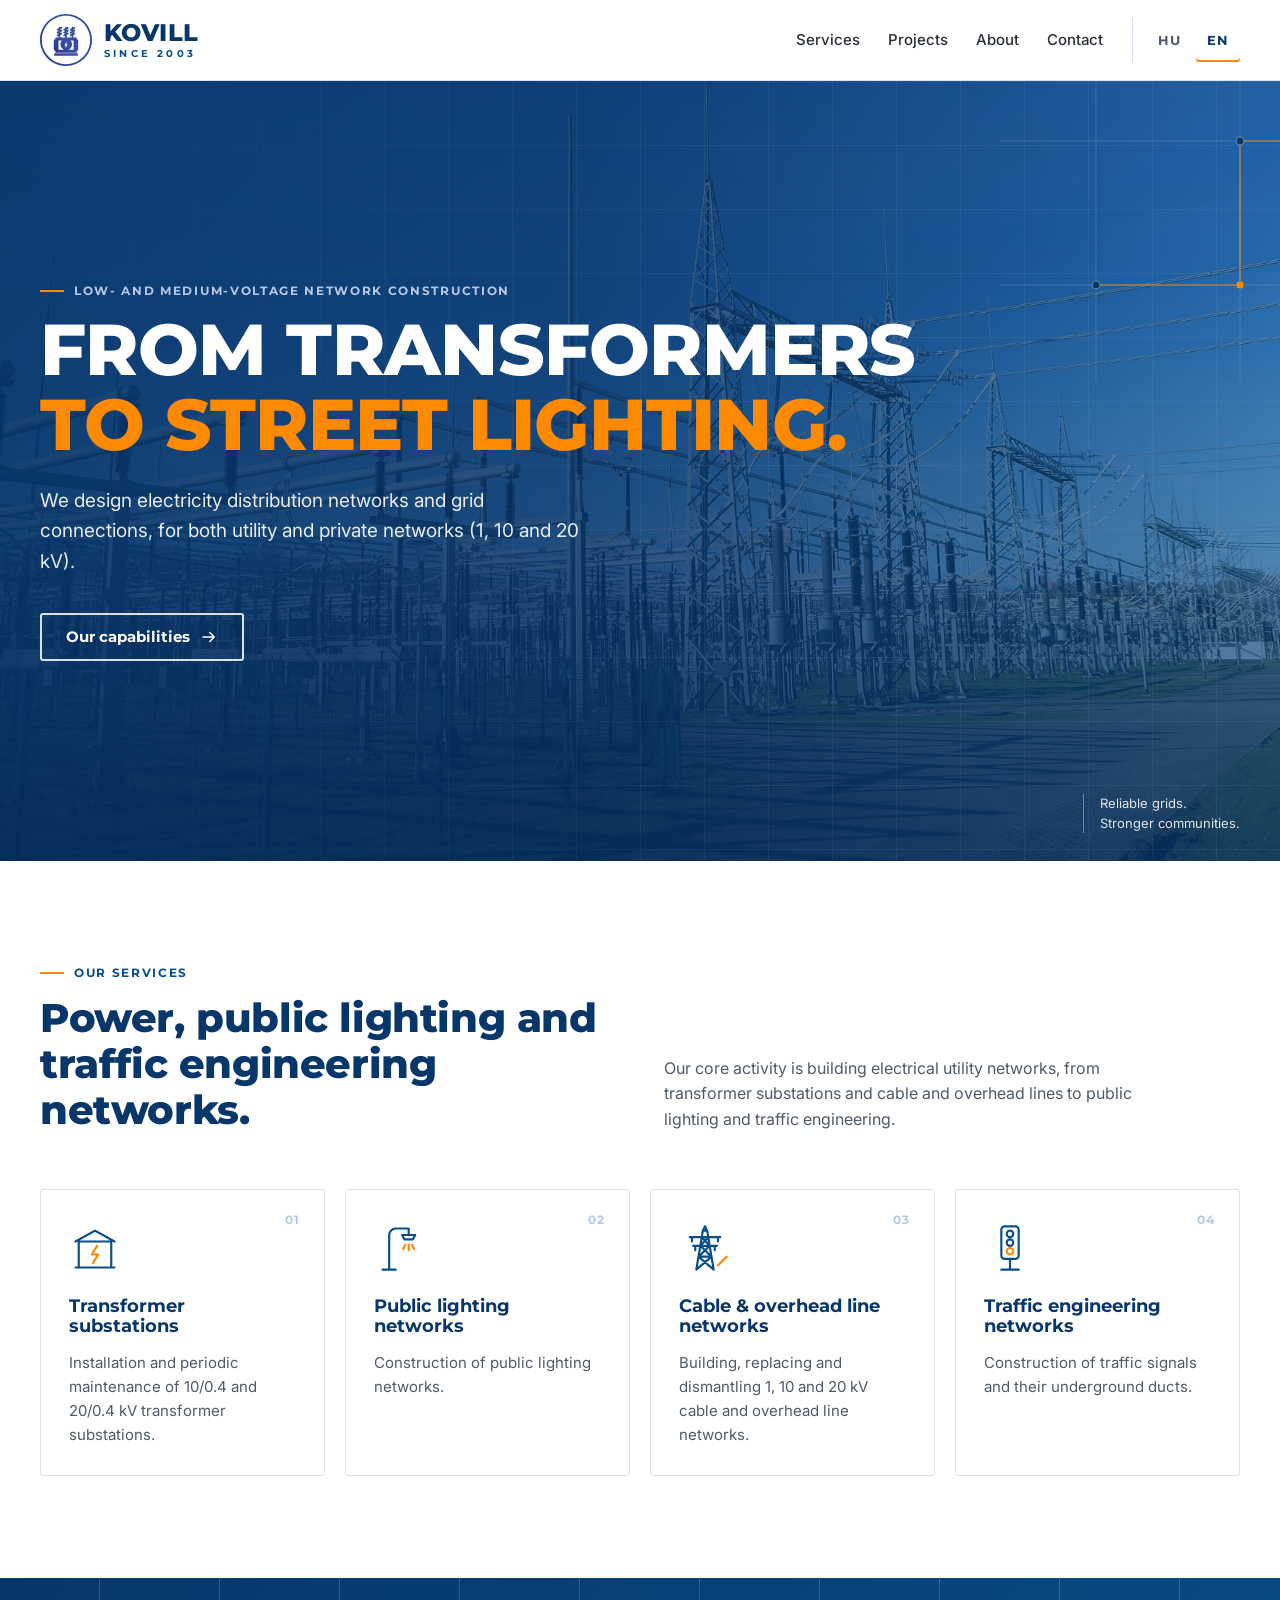
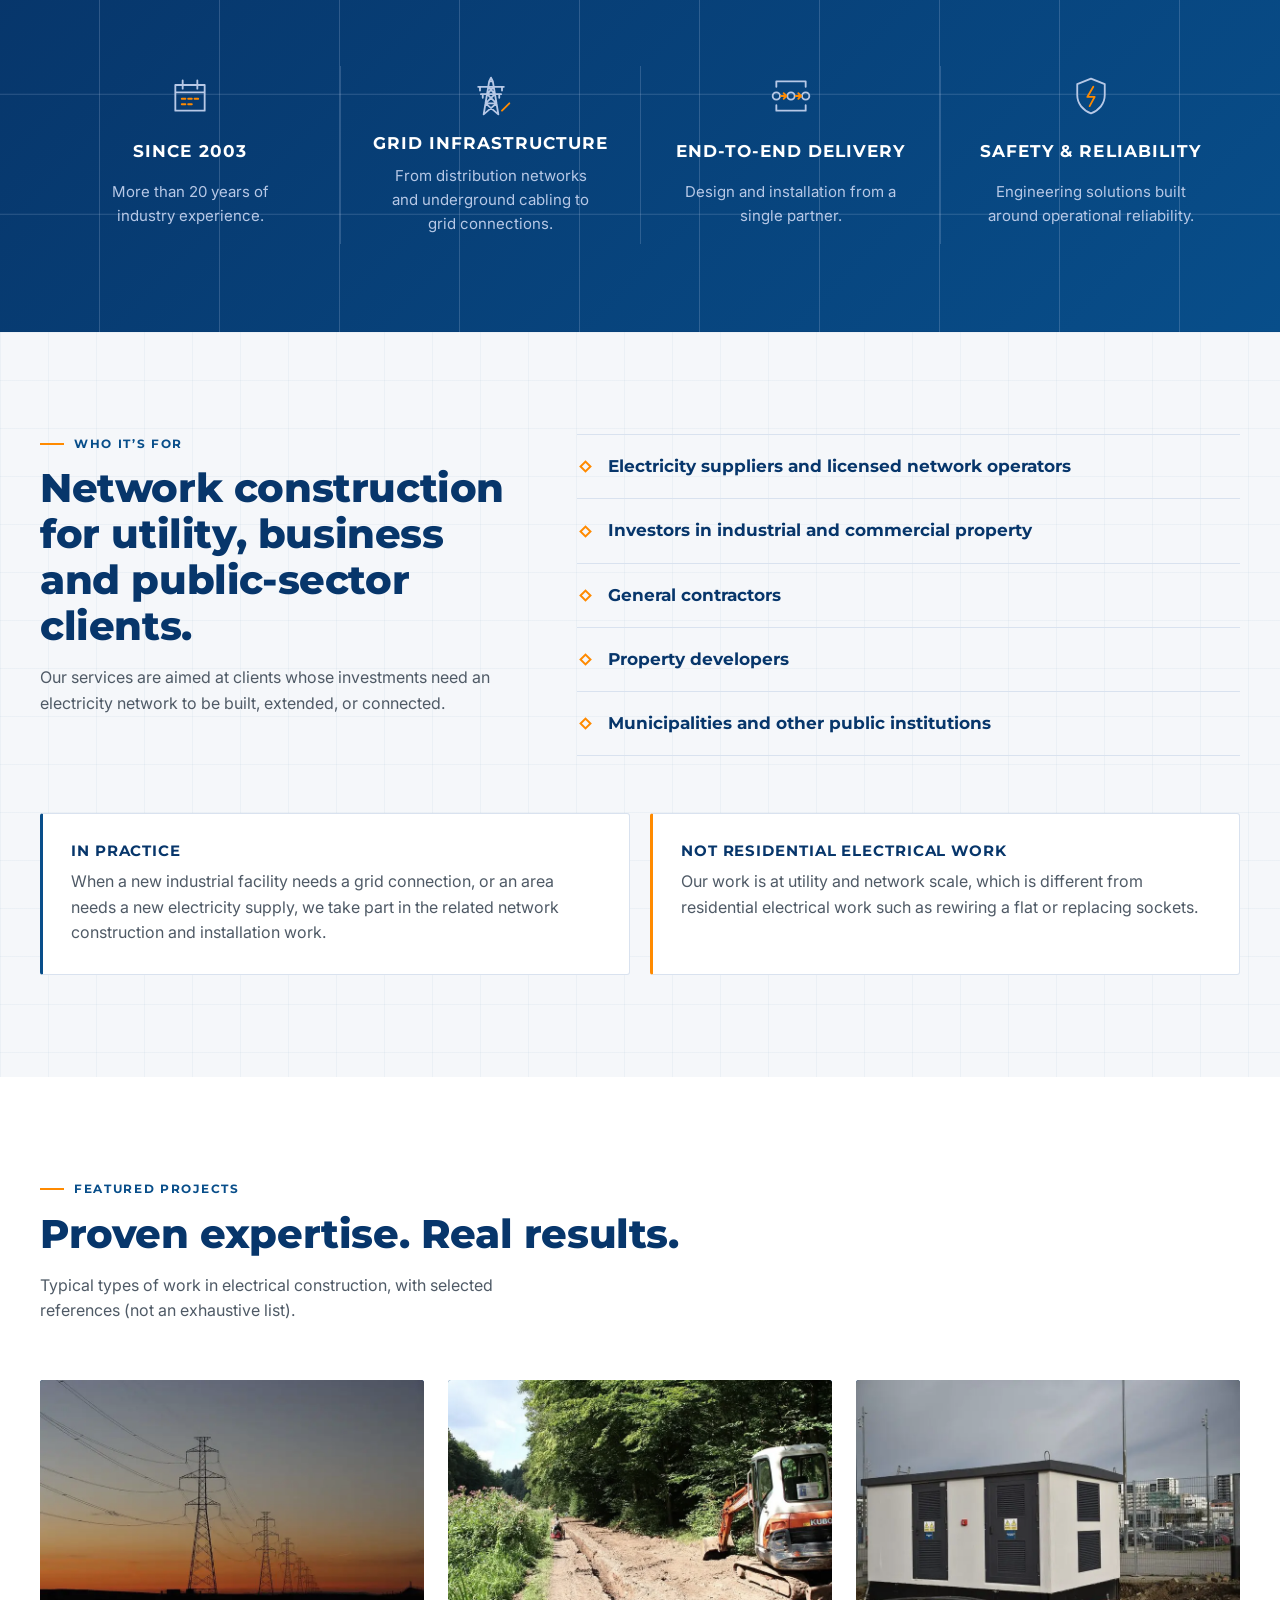
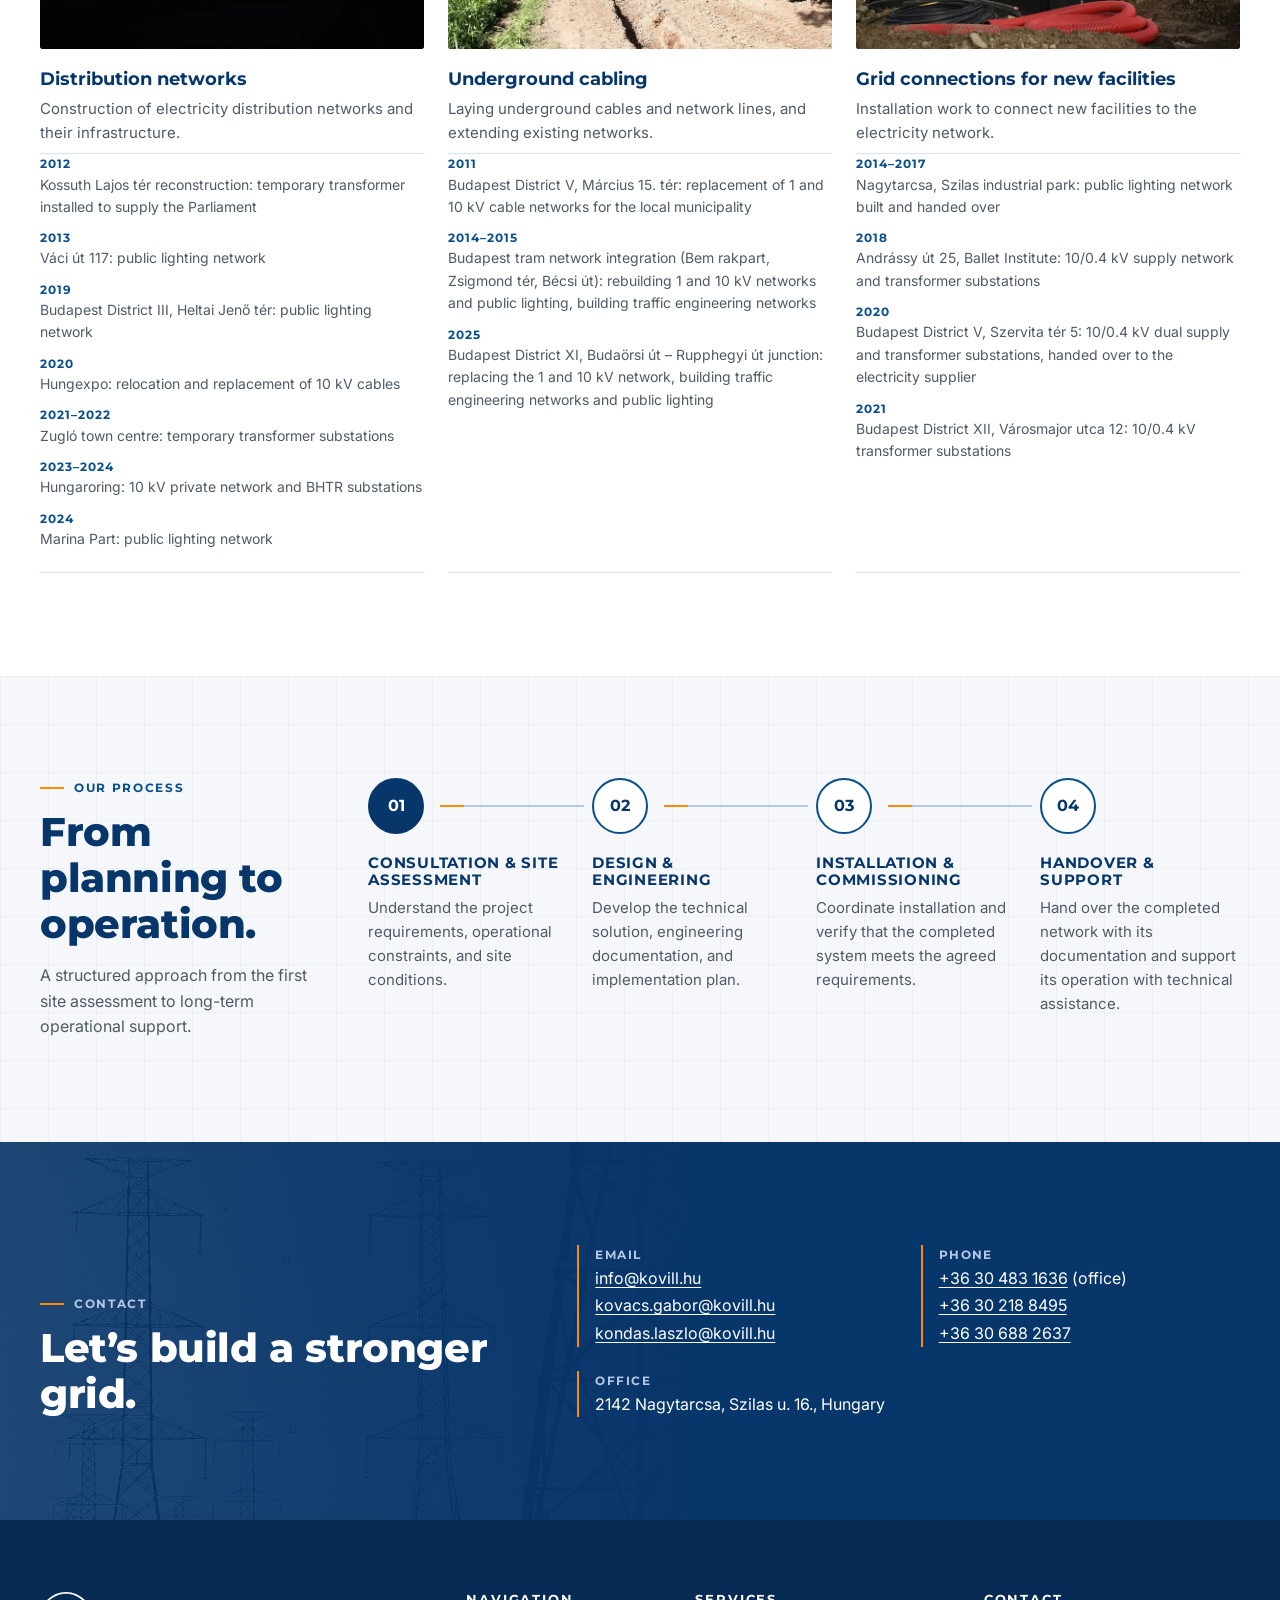
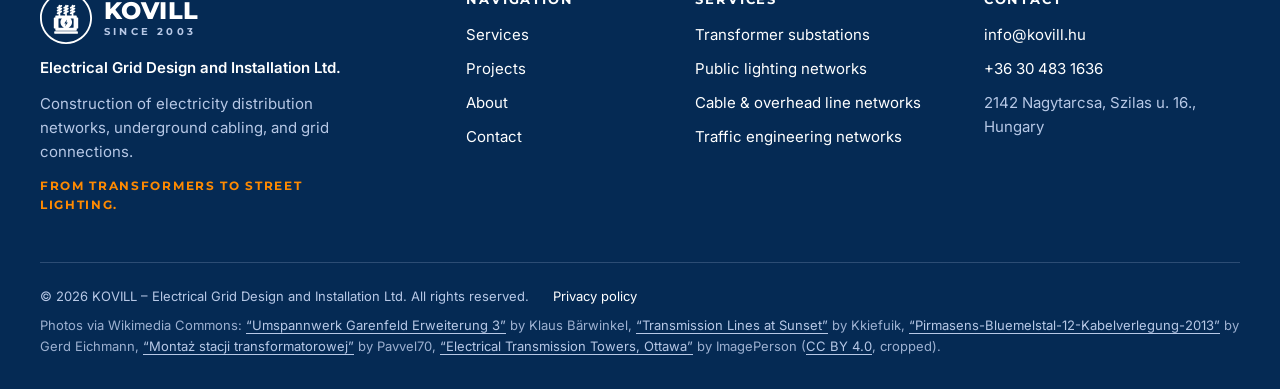
==== commit b787d5cc: "Apply client follow-up: approved headline, office phone, shorter services heading - Headline: "Trans" ====
--- a/en/index.html
+++ b/en/index.html
@@ -118,8 +118,8 @@
       <div class="container hero-inner">
         <p class="eyebrow eyebrow-light">Low- and medium-voltage network construction</p>
         <h1 class="hero-title" id="hero-title">
-          <span>Power, light, traffic.</span>
-          <span class="accent">We build the networks.</span>
+          <span>From transformers</span>
+          <span class="accent">to street lighting.</span>
         </h1>
         <p class="hero-lead">We design electricity distribution networks and grid connections, for both utility and private networks (1, 10 and 20 kV).</p>
         <div class="btn-row">
@@ -135,7 +135,7 @@
         <div class="section-head section-head-split reveal">
           <div>
             <p class="eyebrow">Our services</p>
-            <h2 class="section-title" id="services-title">Power utility networks, public lighting, and traffic signal infrastructure.</h2>
+            <h2 class="section-title" id="services-title">Power, public lighting and traffic engineering networks.</h2>
           </div>
           <p class="section-intro">Our core activity is building electrical utility networks, from transformer substations and cable and overhead lines to public lighting and traffic engineering.</p>
         </div>
@@ -355,6 +355,7 @@
             <dd><a href="mailto:kondas.laszlo@kovill.hu">kondas.laszlo@kovill.hu</a></dd>
           </div>
           <div><dt>Phone</dt>
+            <dd><a href="tel:+36304831636">+36 30 483 1636</a> (office)</dd>
             <dd><a href="tel:+36302188495">+36 30 218 8495</a></dd>
             <dd><a href="tel:+36306882637">+36 30 688 2637</a></dd>
           </div>
@@ -376,7 +377,7 @@
         </a>
         <p class="footer-company">Electrical Grid Design and Installation Ltd.</p>
         <p>Construction of electricity distribution networks, underground cabling, and grid connections.</p>
-        <p class="footer-tagline">Power, light, traffic. We build the networks.</p>
+        <p class="footer-tagline">From transformers to street lighting.</p>
       </div>
 
       <nav class="footer-col" aria-label="Footer">
@@ -403,8 +404,7 @@
         <h2 class="footer-heading">Contact</h2>
         <ul role="list">
           <li><a href="mailto:info@kovill.hu">info@kovill.hu</a></li>
-          <li><a href="tel:+36302188495">+36 30 218 8495</a></li>
-          <li><a href="tel:+36306882637">+36 30 688 2637</a></li>
+          <li><a href="tel:+36304831636">+36 30 483 1636</a></li>
           <li>2142 Nagytarcsa, Szilas u. 16., Hungary</li>
         </ul>
       </div>
--- a/css/styles.css
+++ b/css/styles.css
@@ -417,6 +417,10 @@
   text-transform: uppercase;
   color: var(--white);
 }
+/* "Transzformátortól" is one long word: scale with the viewport so it fits down to 320px. */
+@media (max-width: 599.98px) {
+  .hero-title { font-size: 7.2vw; }
+}
 .hero-title span { display: block; }
 .hero-title .accent { color: var(--orange); }
 
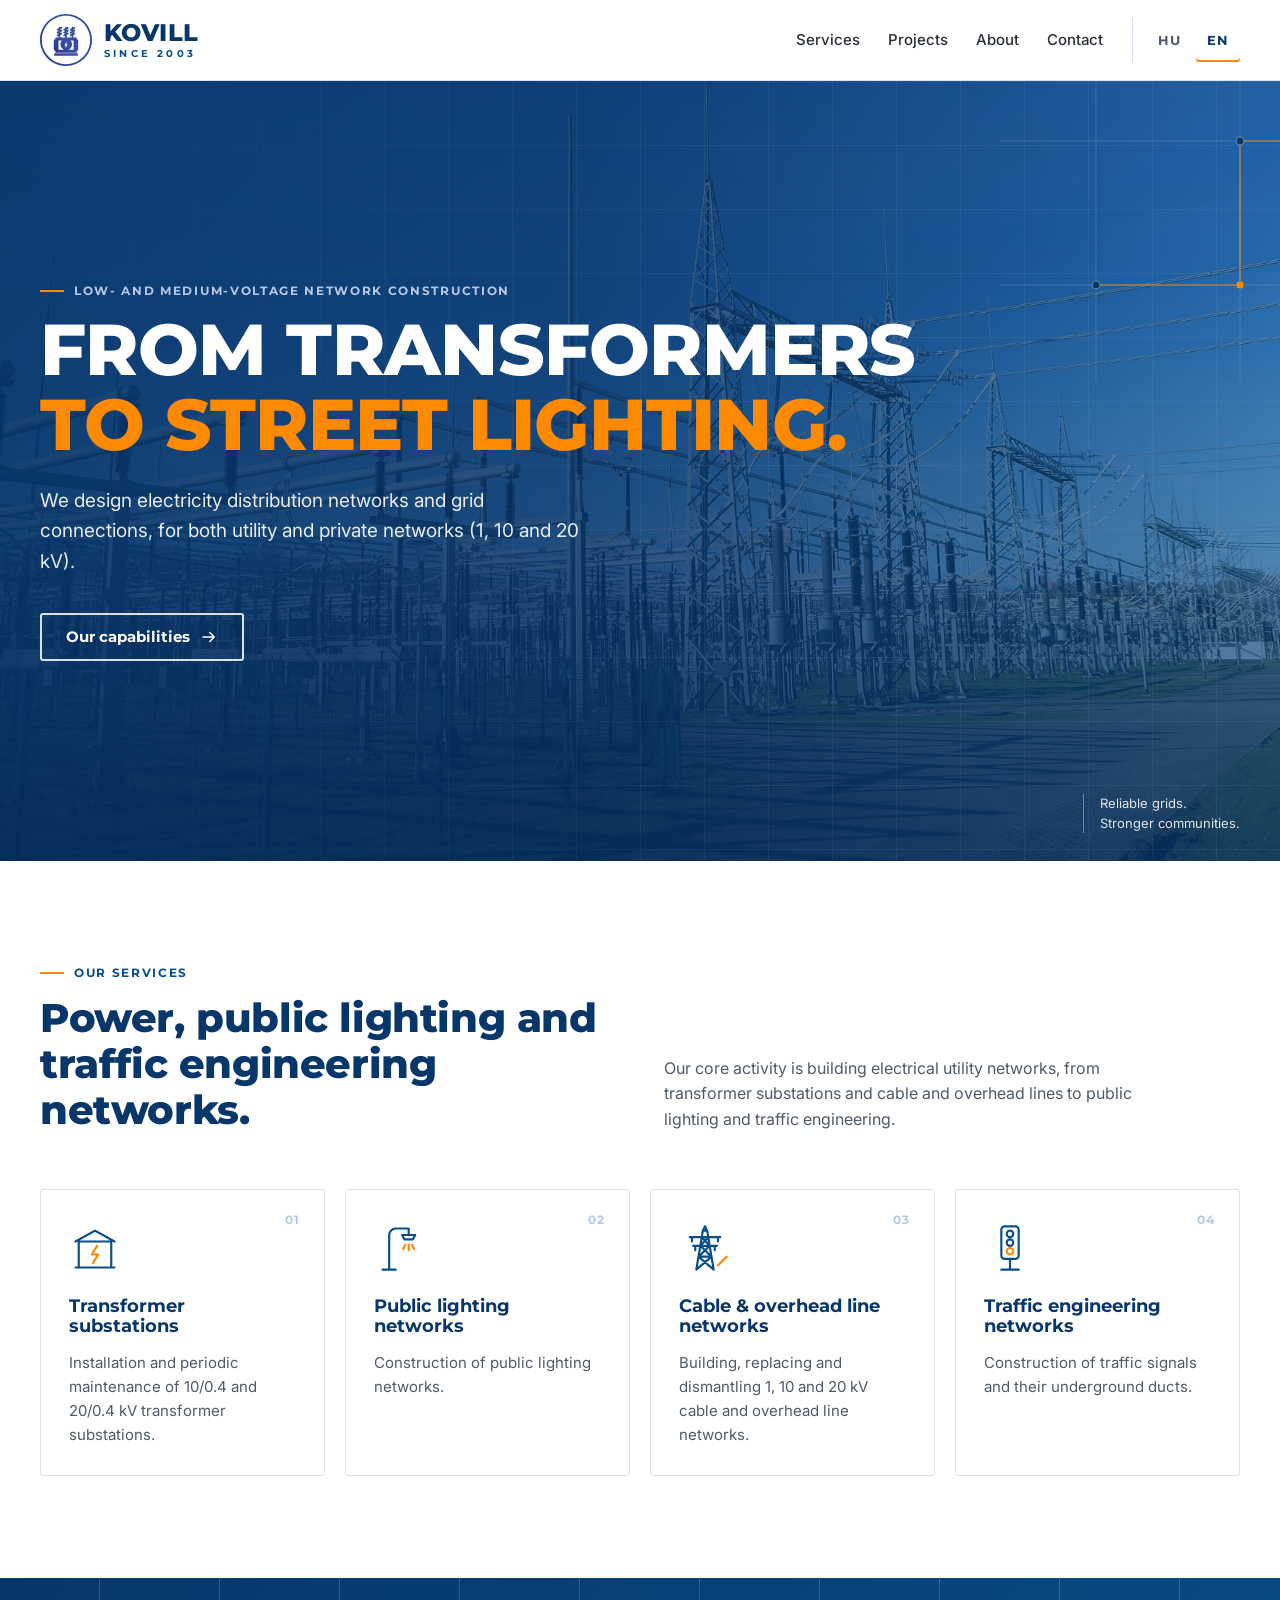
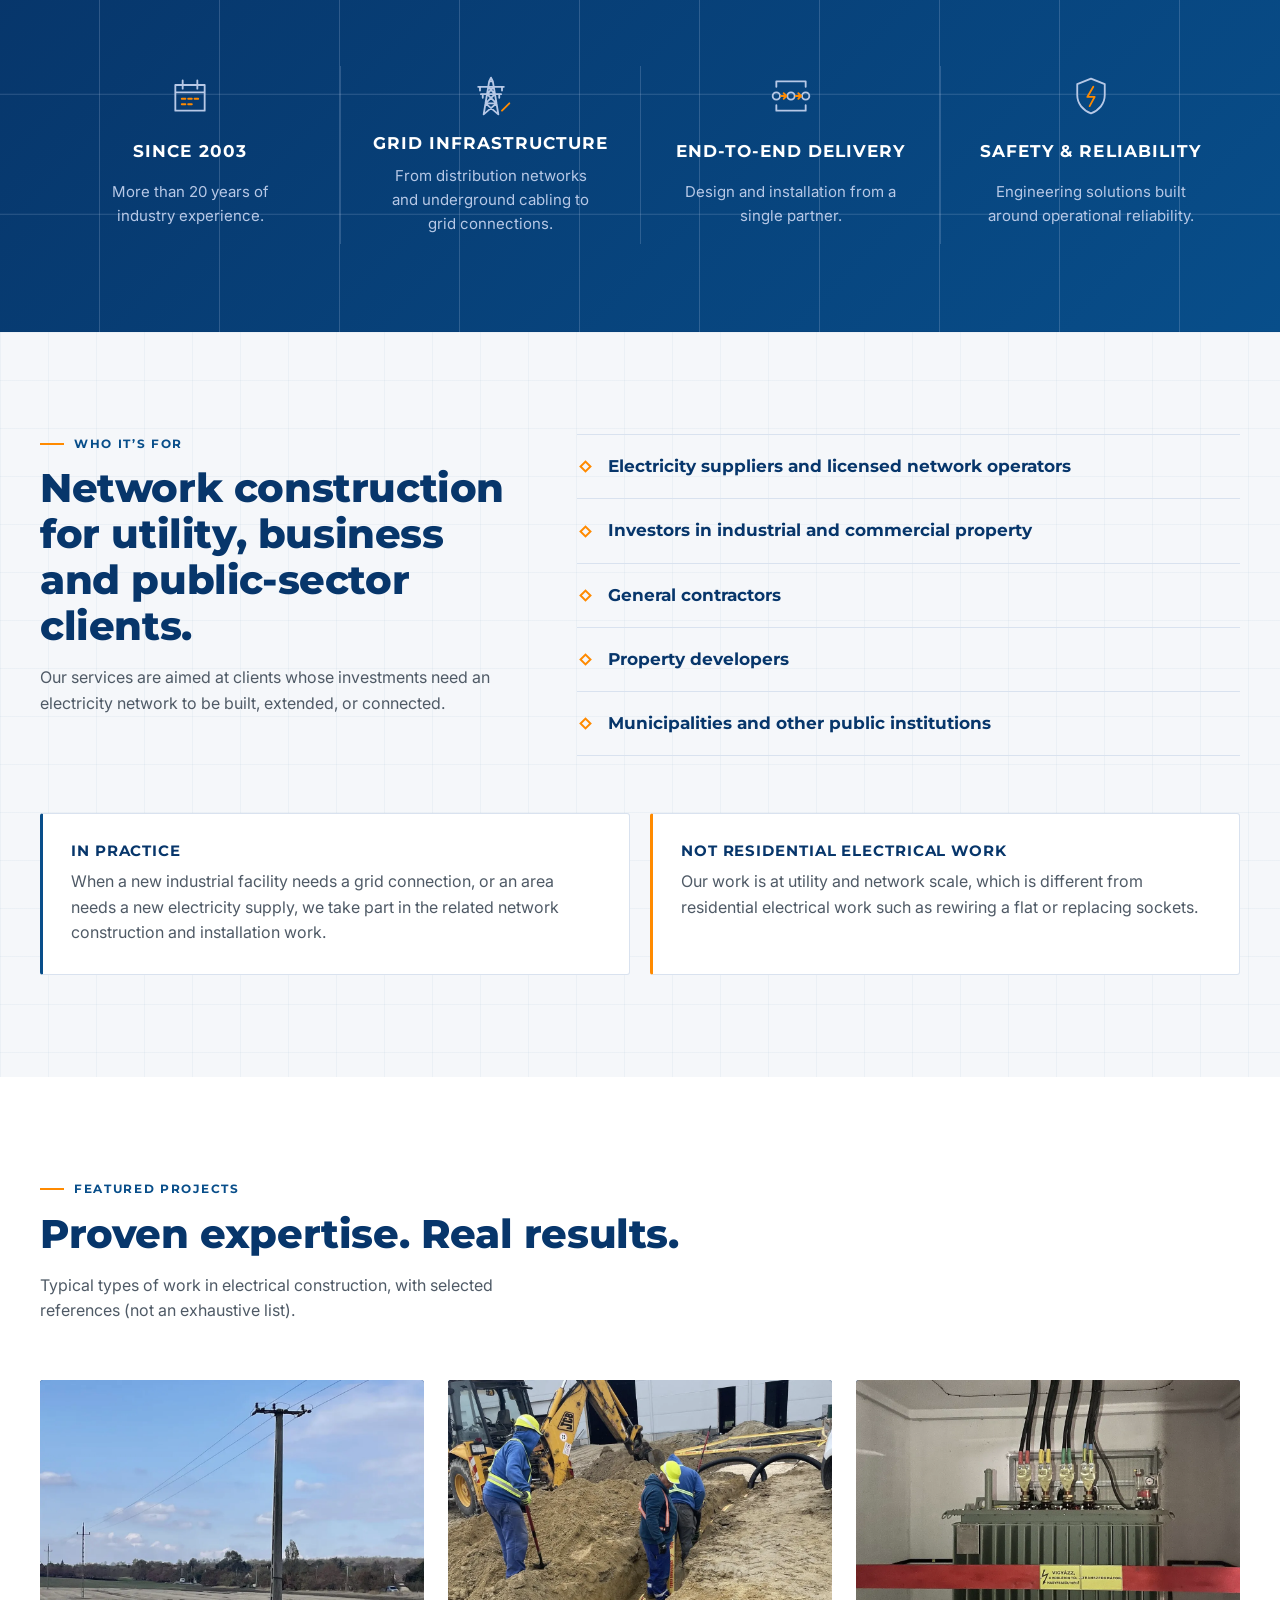
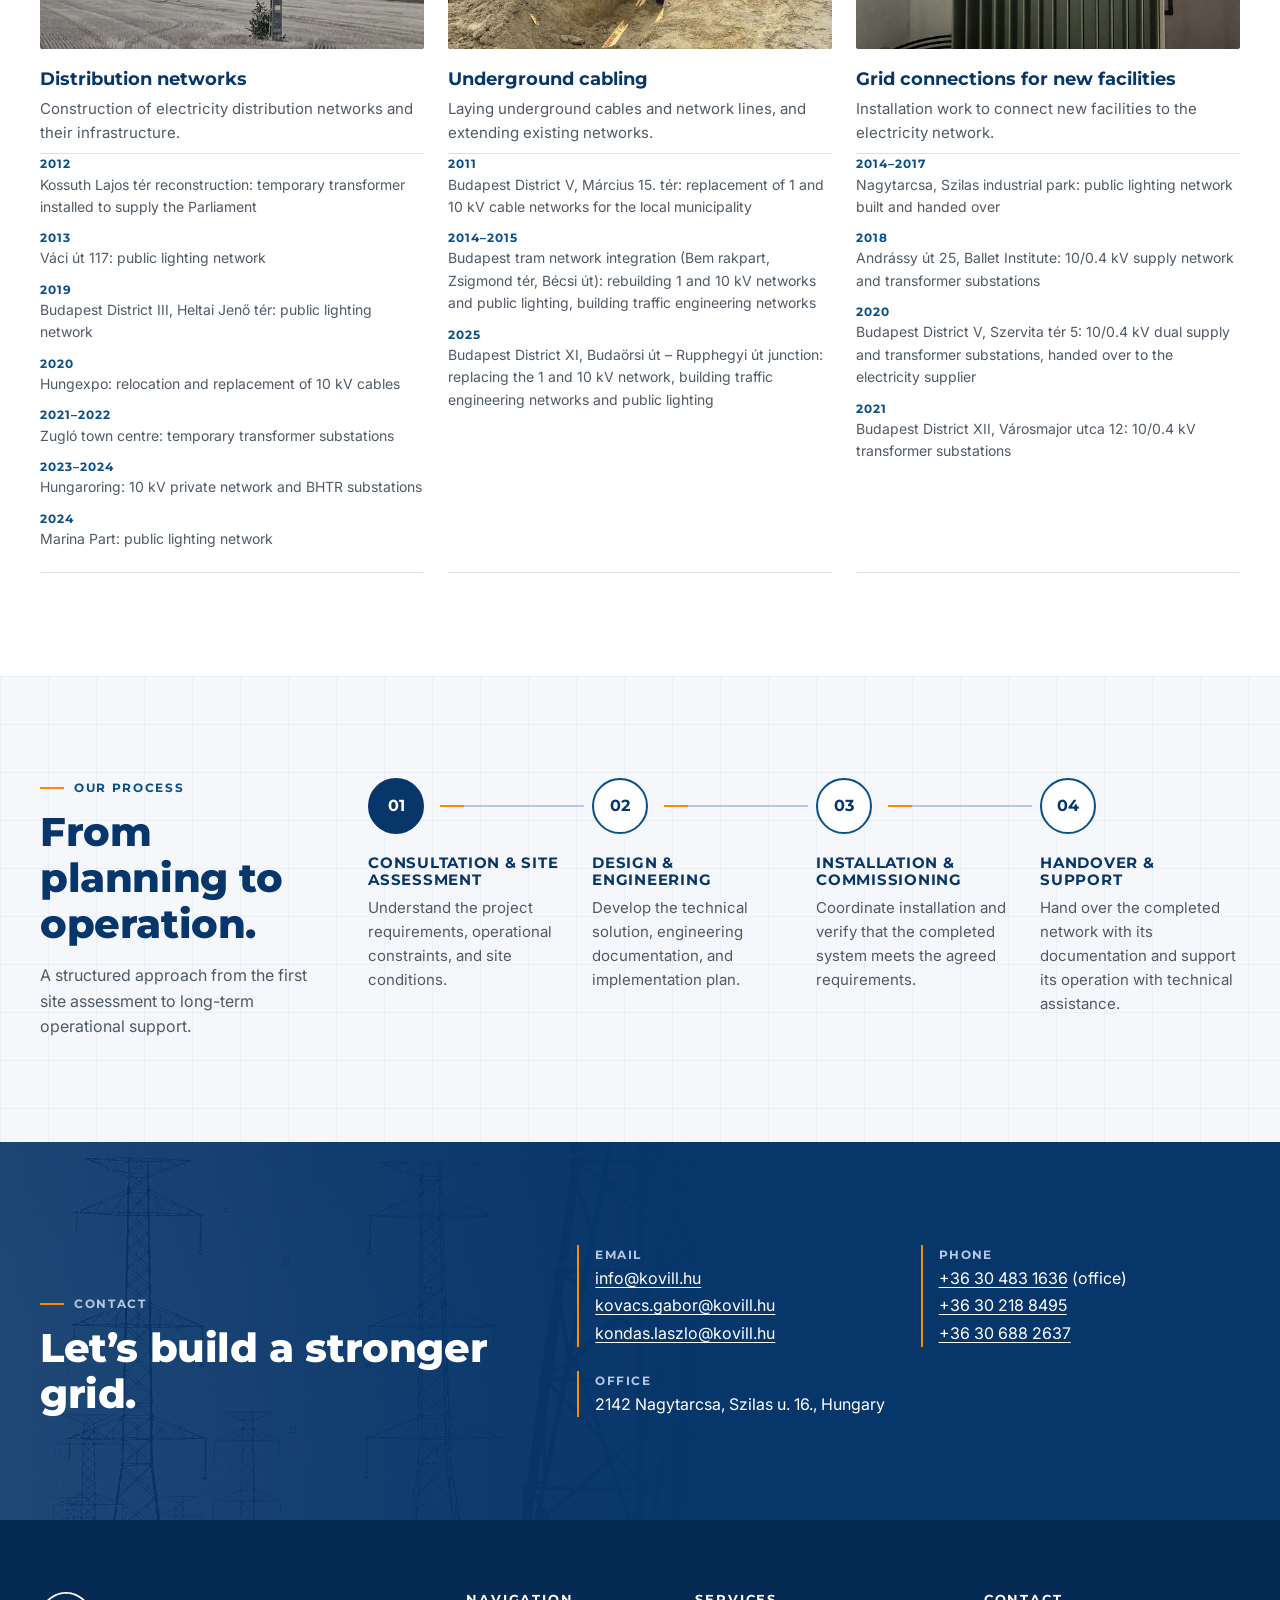
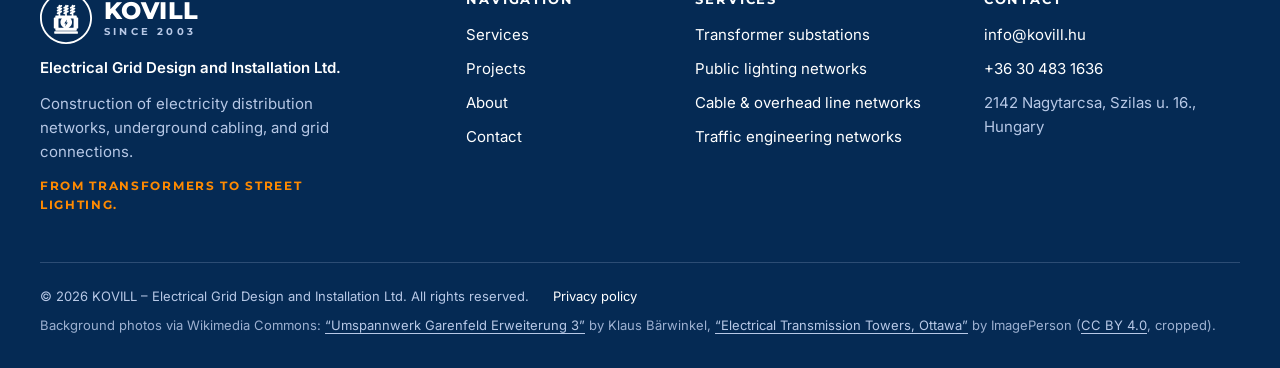
==== commit 3bbd2f5c: "Use the client's own photos on the project cards - Crop the three supplied photos to 10:7 (1200x840)" ====
--- a/en/index.html
+++ b/en/index.html
@@ -225,7 +225,7 @@
         </div>
       </div>
     </section>
-    <!-- PROJECTS: stock photos; reference lists supplied by the client (2026-10). -->
+    <!-- PROJECTS: the company's own photos and reference lists, supplied by the client. -->
     <section class="section" id="projects" aria-labelledby="projects-title">
       <div class="container">
         <div class="section-head reveal">
@@ -239,7 +239,7 @@
             <div class="project-media">
               <picture>
                 <source type="image/webp" srcset="../assets/img/project-distribution.webp">
-                <img src="../assets/img/project-distribution.jpg" alt="Lattice transmission towers and overhead lines silhouetted against a sunset" width="800" height="560" loading="lazy" decoding="async">
+                <img src="../assets/img/project-distribution.jpg" alt="Concrete pole and overhead lines across a harvested field" width="1200" height="840" loading="lazy" decoding="async">
               </picture>
             </div>
             <div class="project-body">
@@ -260,7 +260,7 @@
             <div class="project-media">
               <picture>
                 <source type="image/webp" srcset="../assets/img/project-cabling.webp">
-                <img src="../assets/img/project-cabling.jpg" alt="Mini excavator digging an underground cable trench along a woodland track" width="800" height="560" loading="lazy" decoding="async">
+                <img src="../assets/img/project-cabling.jpg" alt="Workers in a cable trench beside an excavator, with warning tape above the cable" width="1200" height="840" loading="lazy" decoding="async">
               </picture>
             </div>
             <div class="project-body">
@@ -277,7 +277,7 @@
             <div class="project-media">
               <picture>
                 <source type="image/webp" srcset="../assets/img/project-connection.webp">
-                <img src="../assets/img/project-connection.jpg" alt="New prefabricated transformer station being installed on a construction site, with cable ducts in the foreground" width="800" height="560" loading="lazy" decoding="async">
+                <img src="../assets/img/project-connection.jpg" alt="Transformer with cable terminations and a warning sign inside a transformer station" width="1200" height="840" loading="lazy" decoding="async">
               </picture>
             </div>
             <div class="project-body">
@@ -413,10 +413,7 @@
     <div class="container footer-bottom">
       <p>© 2026 KOVILL – Electrical Grid Design and Installation Ltd. All rights reserved.</p>
       <p><a href="privacy.html">Privacy policy</a></p>
-      <p class="credits">Photos via Wikimedia Commons: <a href="https://commons.wikimedia.org/wiki/File:Umspannwerk_Garenfeld_Erweiterung_3.jpg">“Umspannwerk Garenfeld Erweiterung 3”</a> by Klaus Bärwinkel,
-        <a href="https://commons.wikimedia.org/wiki/File:Transmission_Lines_at_Sunset.jpg">“Transmission Lines at Sunset”</a> by Kkiefuik,
-        <a href="https://commons.wikimedia.org/wiki/File:Pirmasens-Bluemelstal-12-Kabelverlegung-2013-gje.jpg">“Pirmasens-Bluemelstal-12-Kabelverlegung-2013”</a> by Gerd Eichmann,
-        <a href="https://commons.wikimedia.org/wiki/File:Monta%C5%BC_stacji_transformatorowej.jpg">“Montaż stacji transformatorowej”</a> by Pavvel70,
+      <p class="credits">Background photos via Wikimedia Commons: <a href="https://commons.wikimedia.org/wiki/File:Umspannwerk_Garenfeld_Erweiterung_3.jpg">“Umspannwerk Garenfeld Erweiterung 3”</a> by Klaus Bärwinkel,
         <a href="https://commons.wikimedia.org/wiki/File:Electrical_Transmission_Towers,_Ottawa_TC001.jpg">“Electrical Transmission Towers, Ottawa”</a> by ImagePerson
         (<a href="https://creativecommons.org/licenses/by/4.0/">CC BY 4.0</a>, cropped).</p>
     </div>
